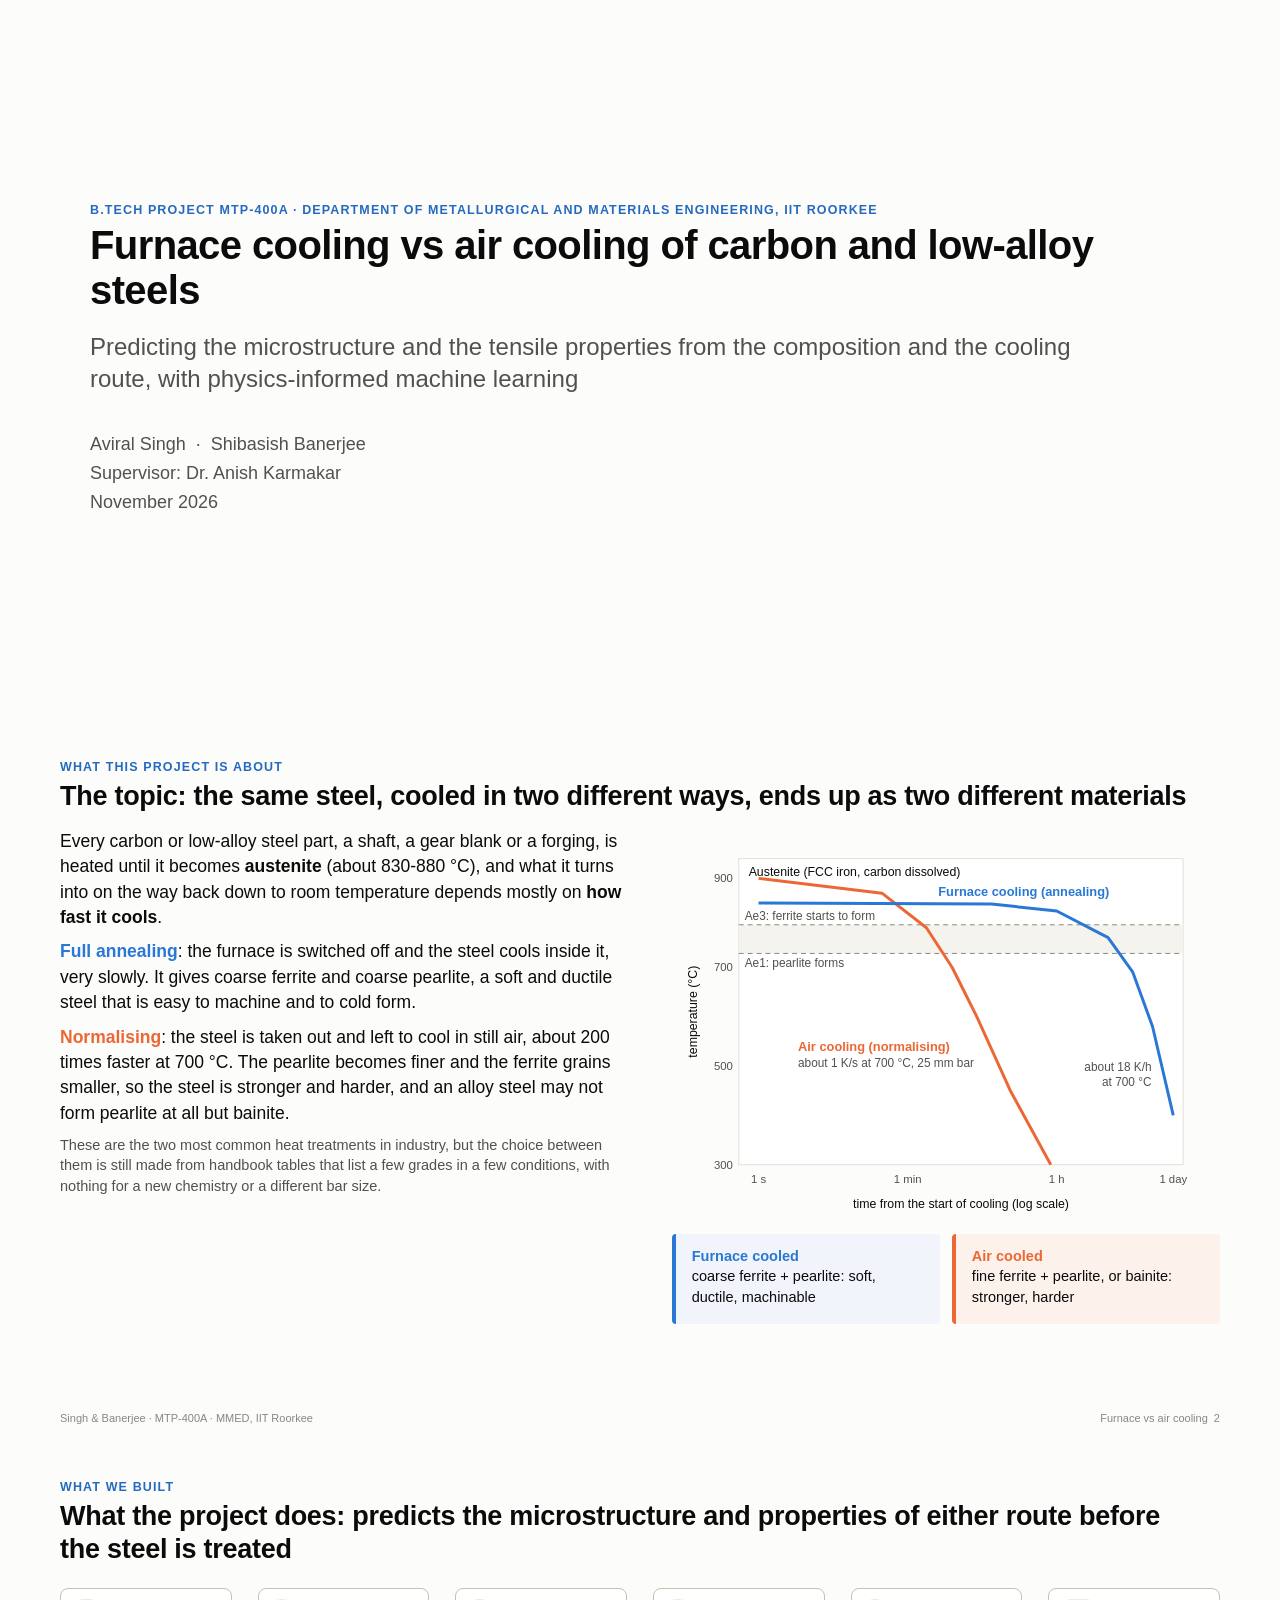
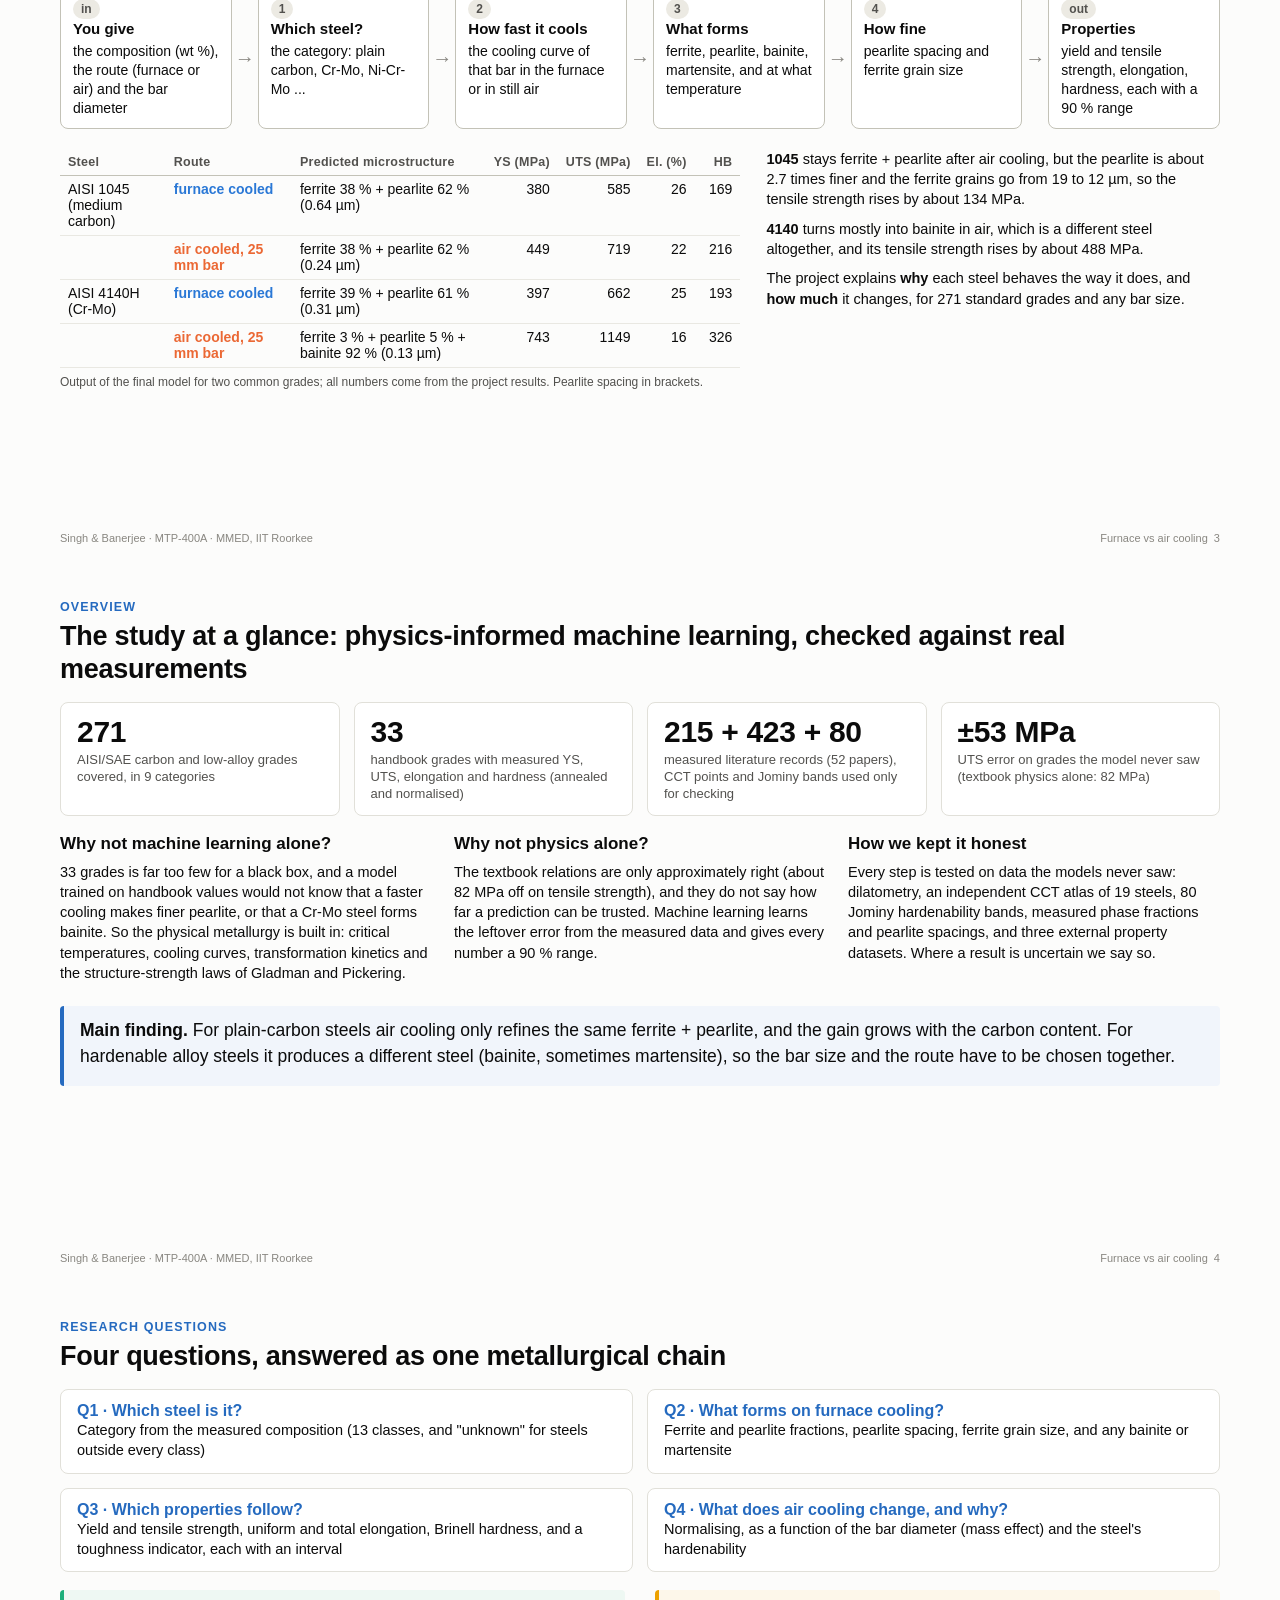
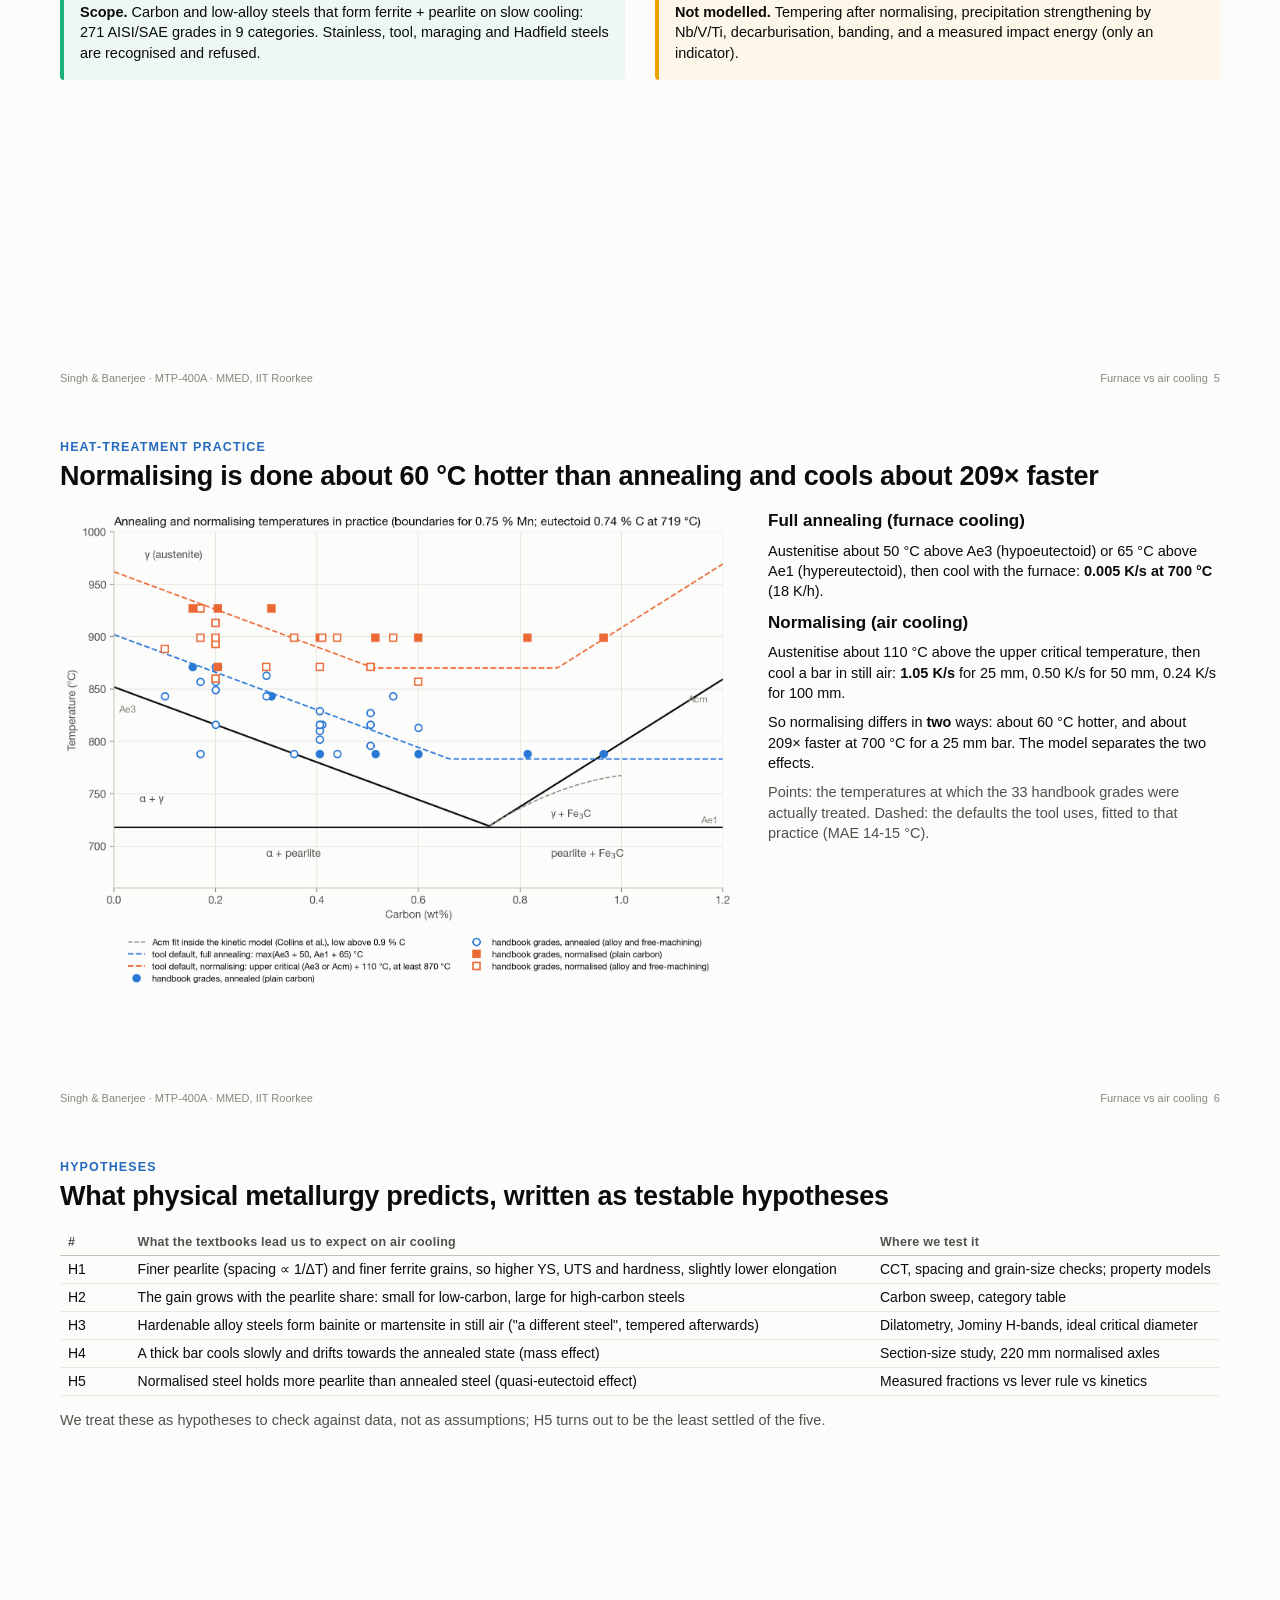
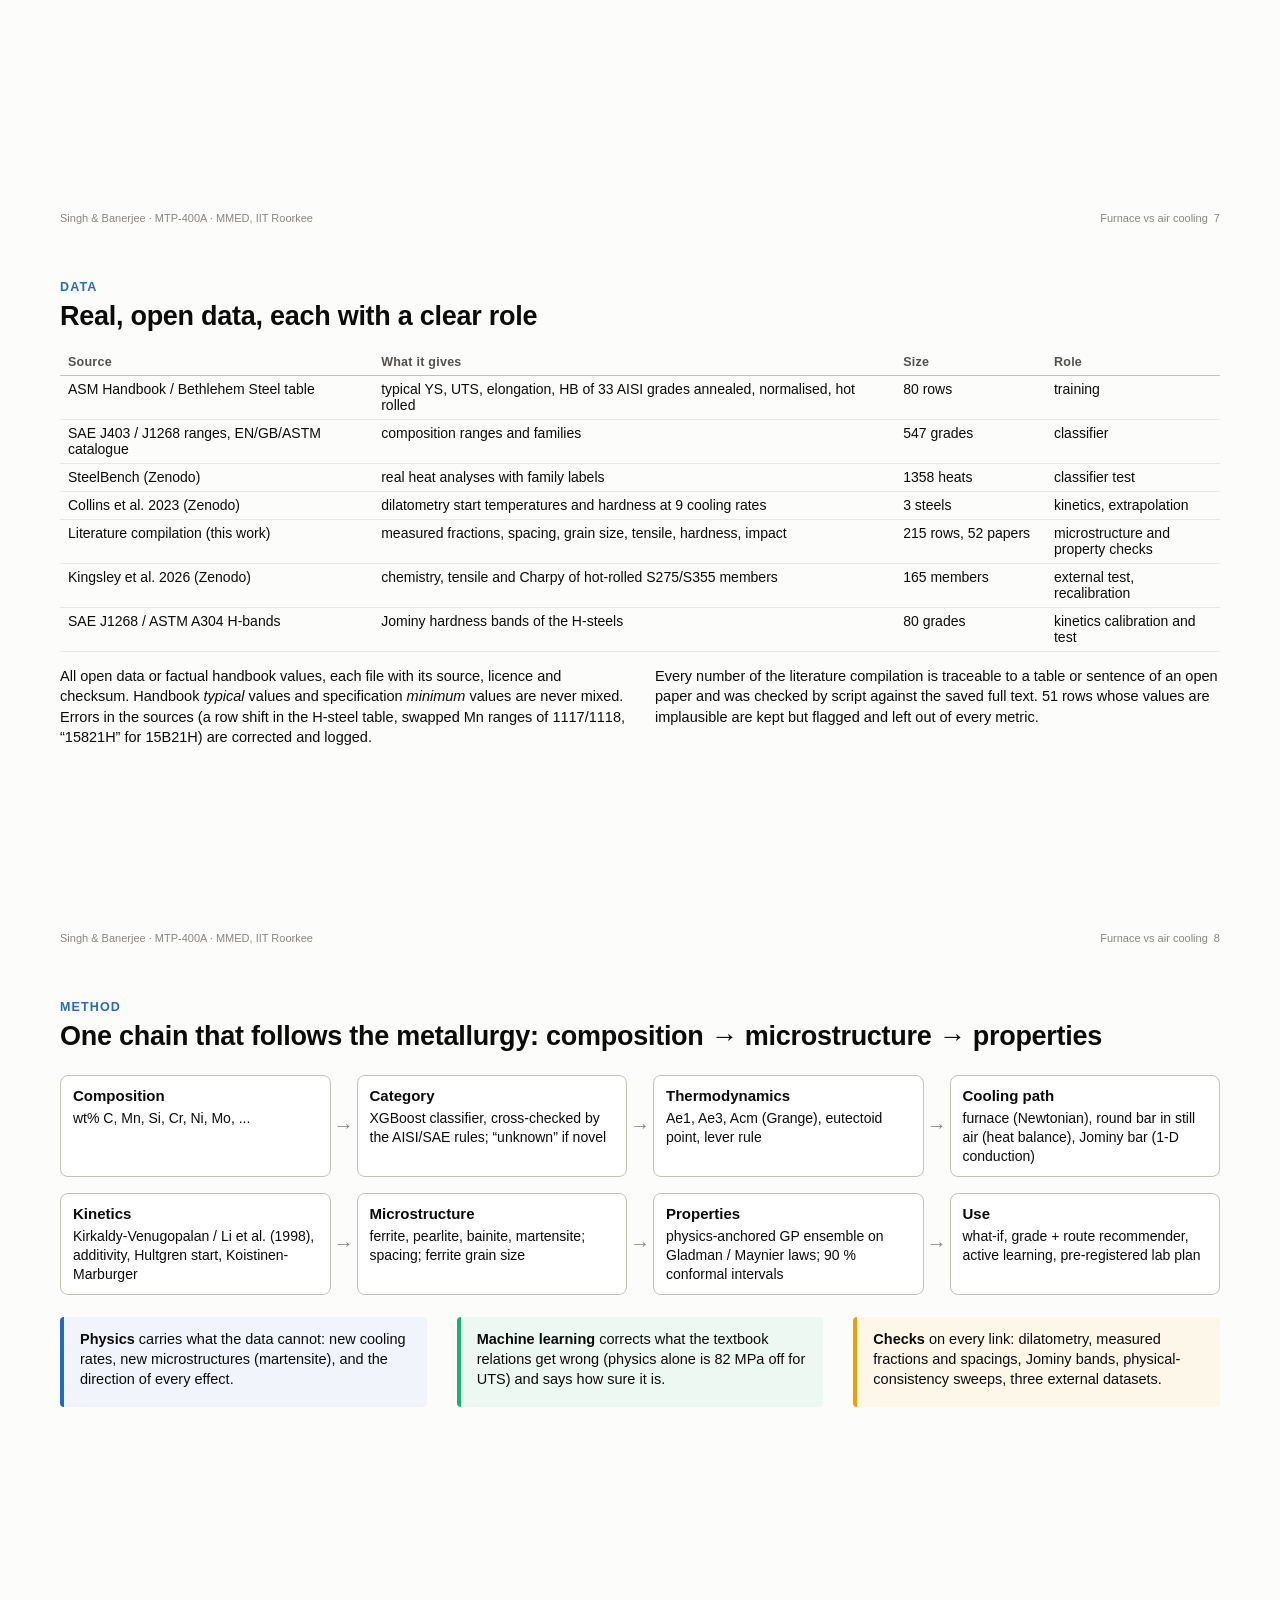
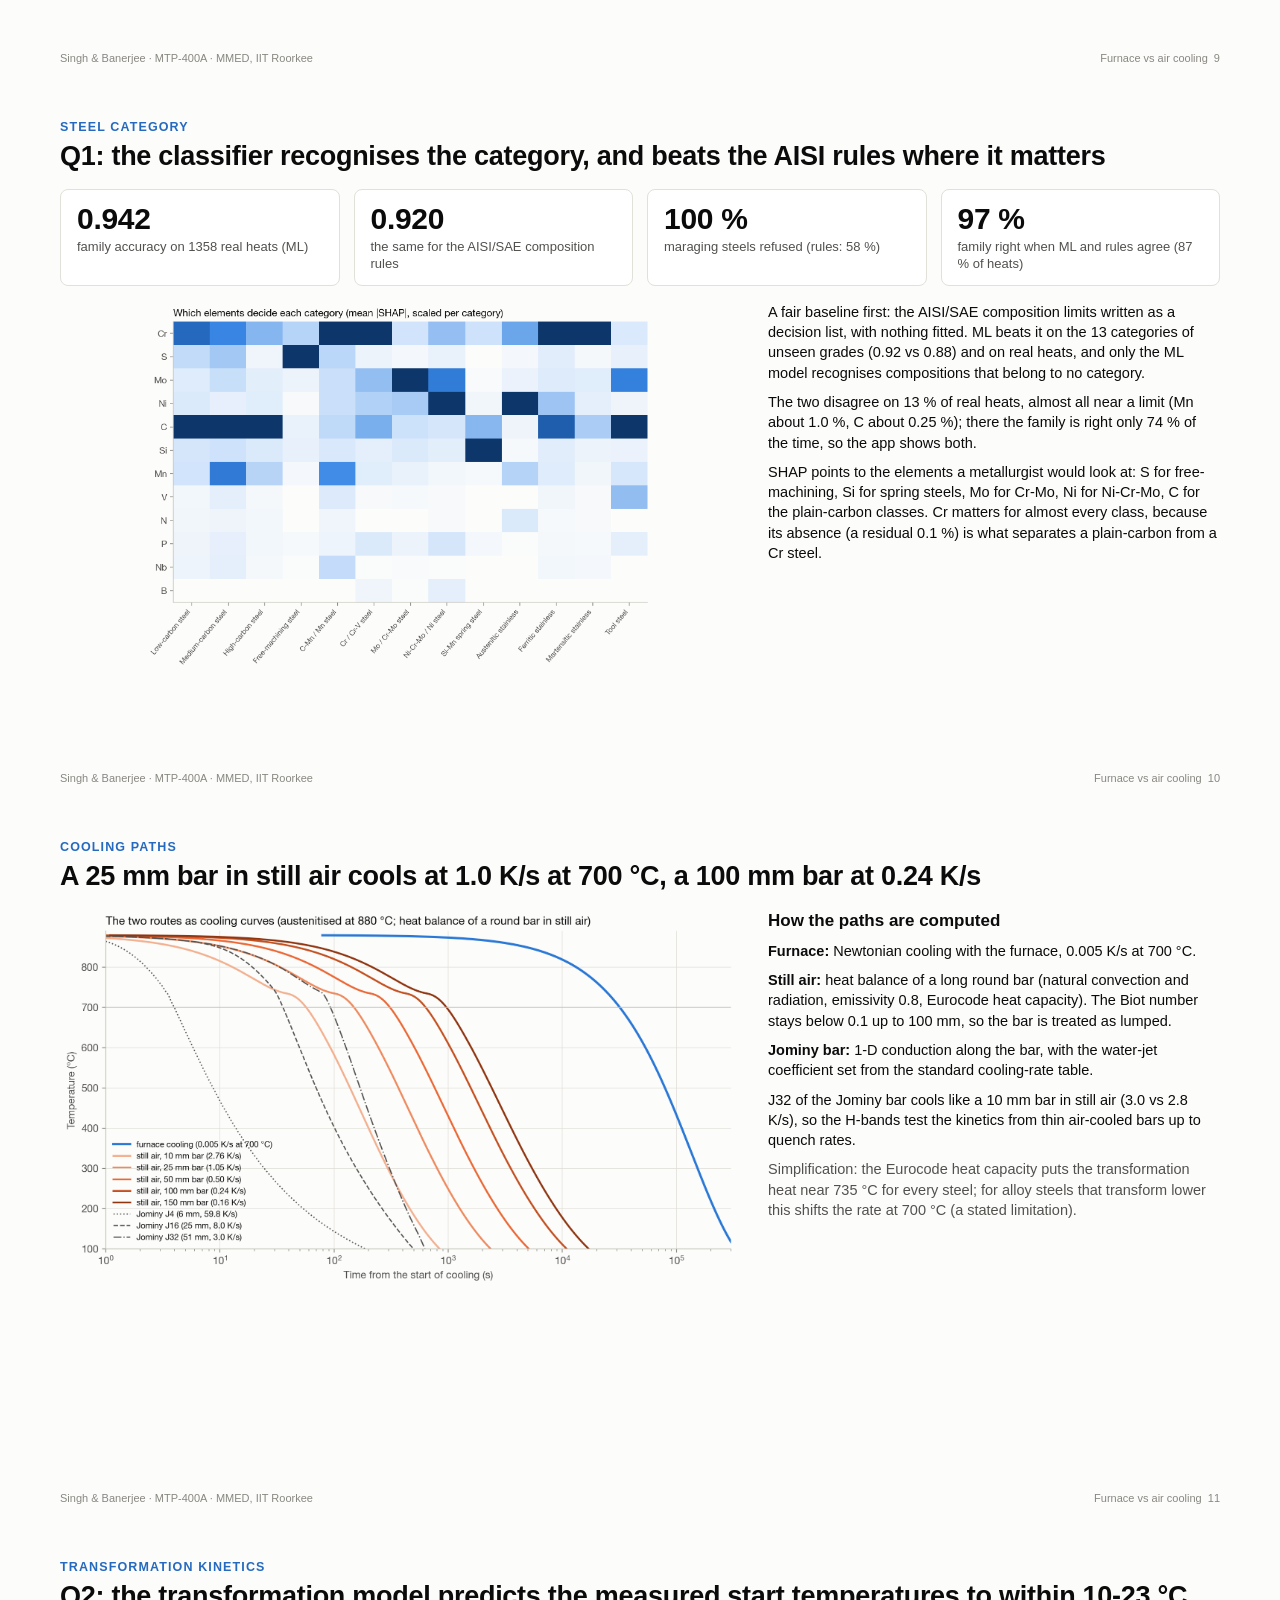
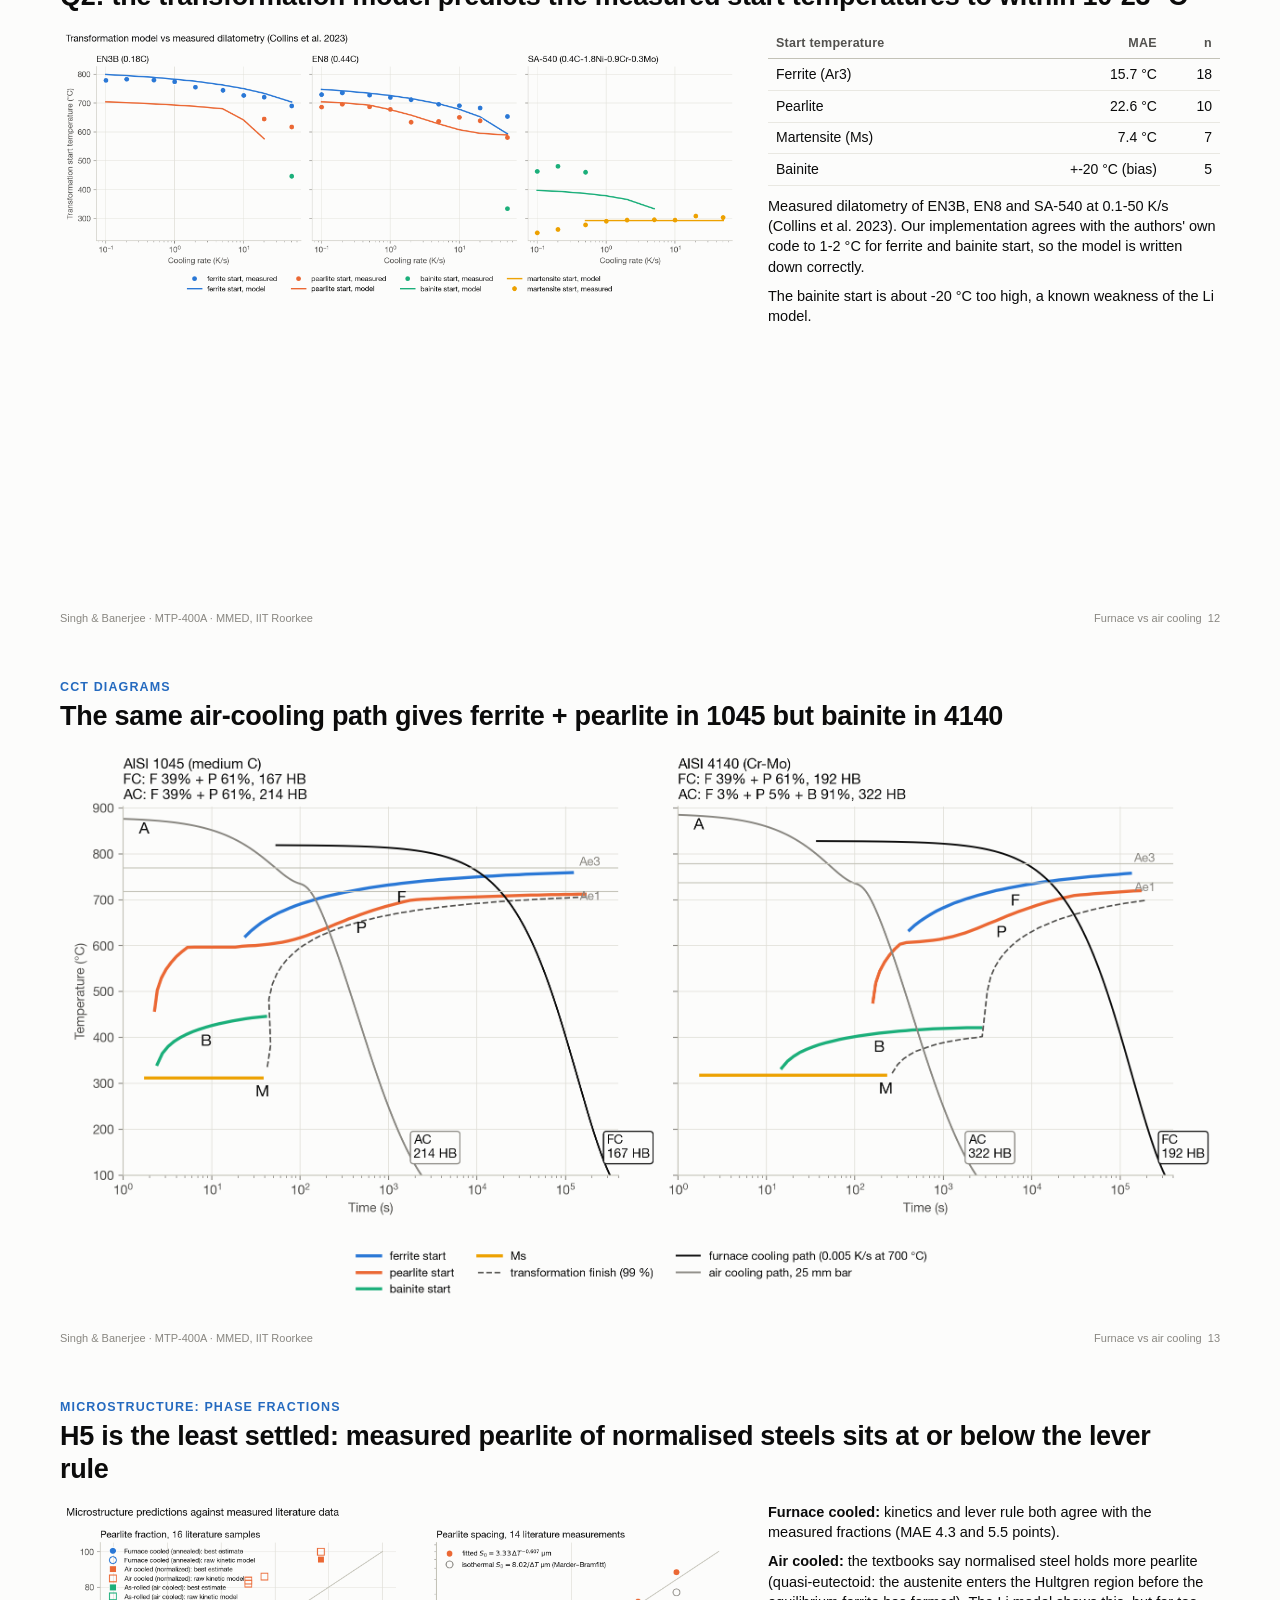
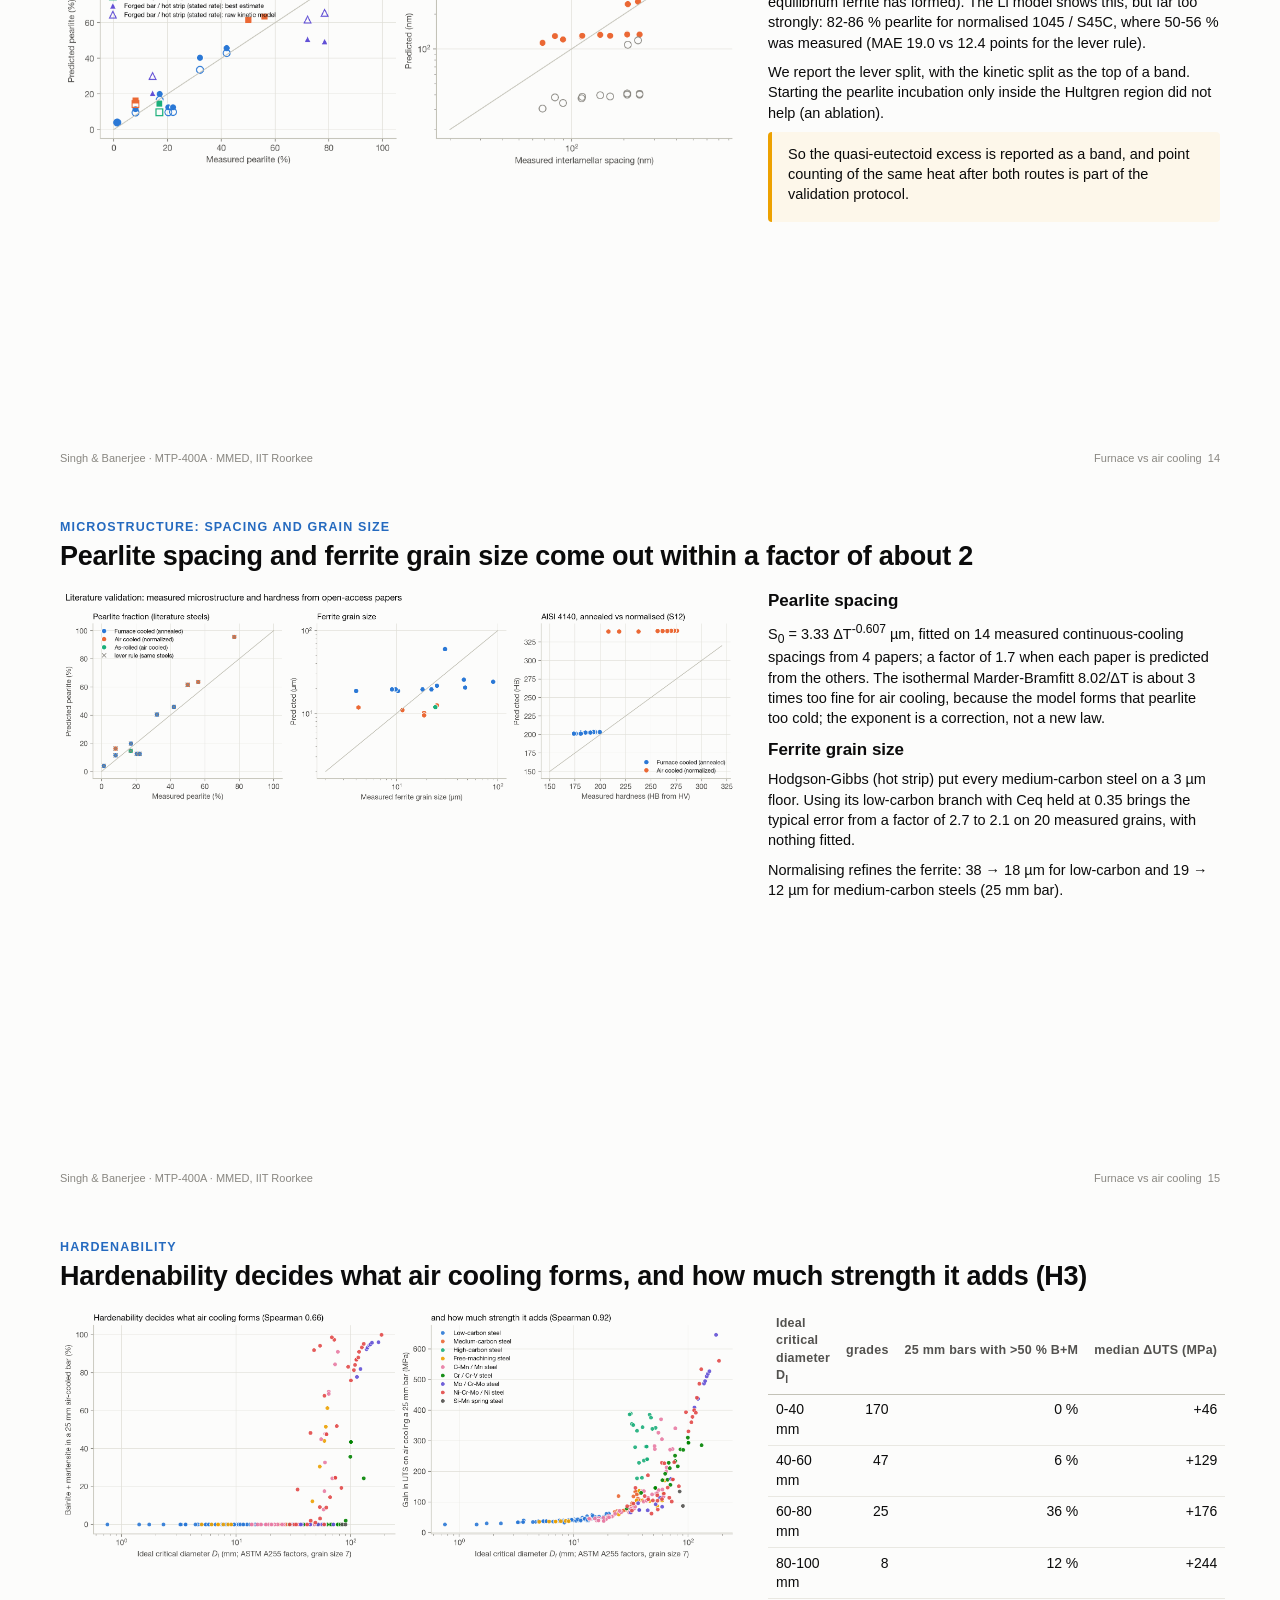
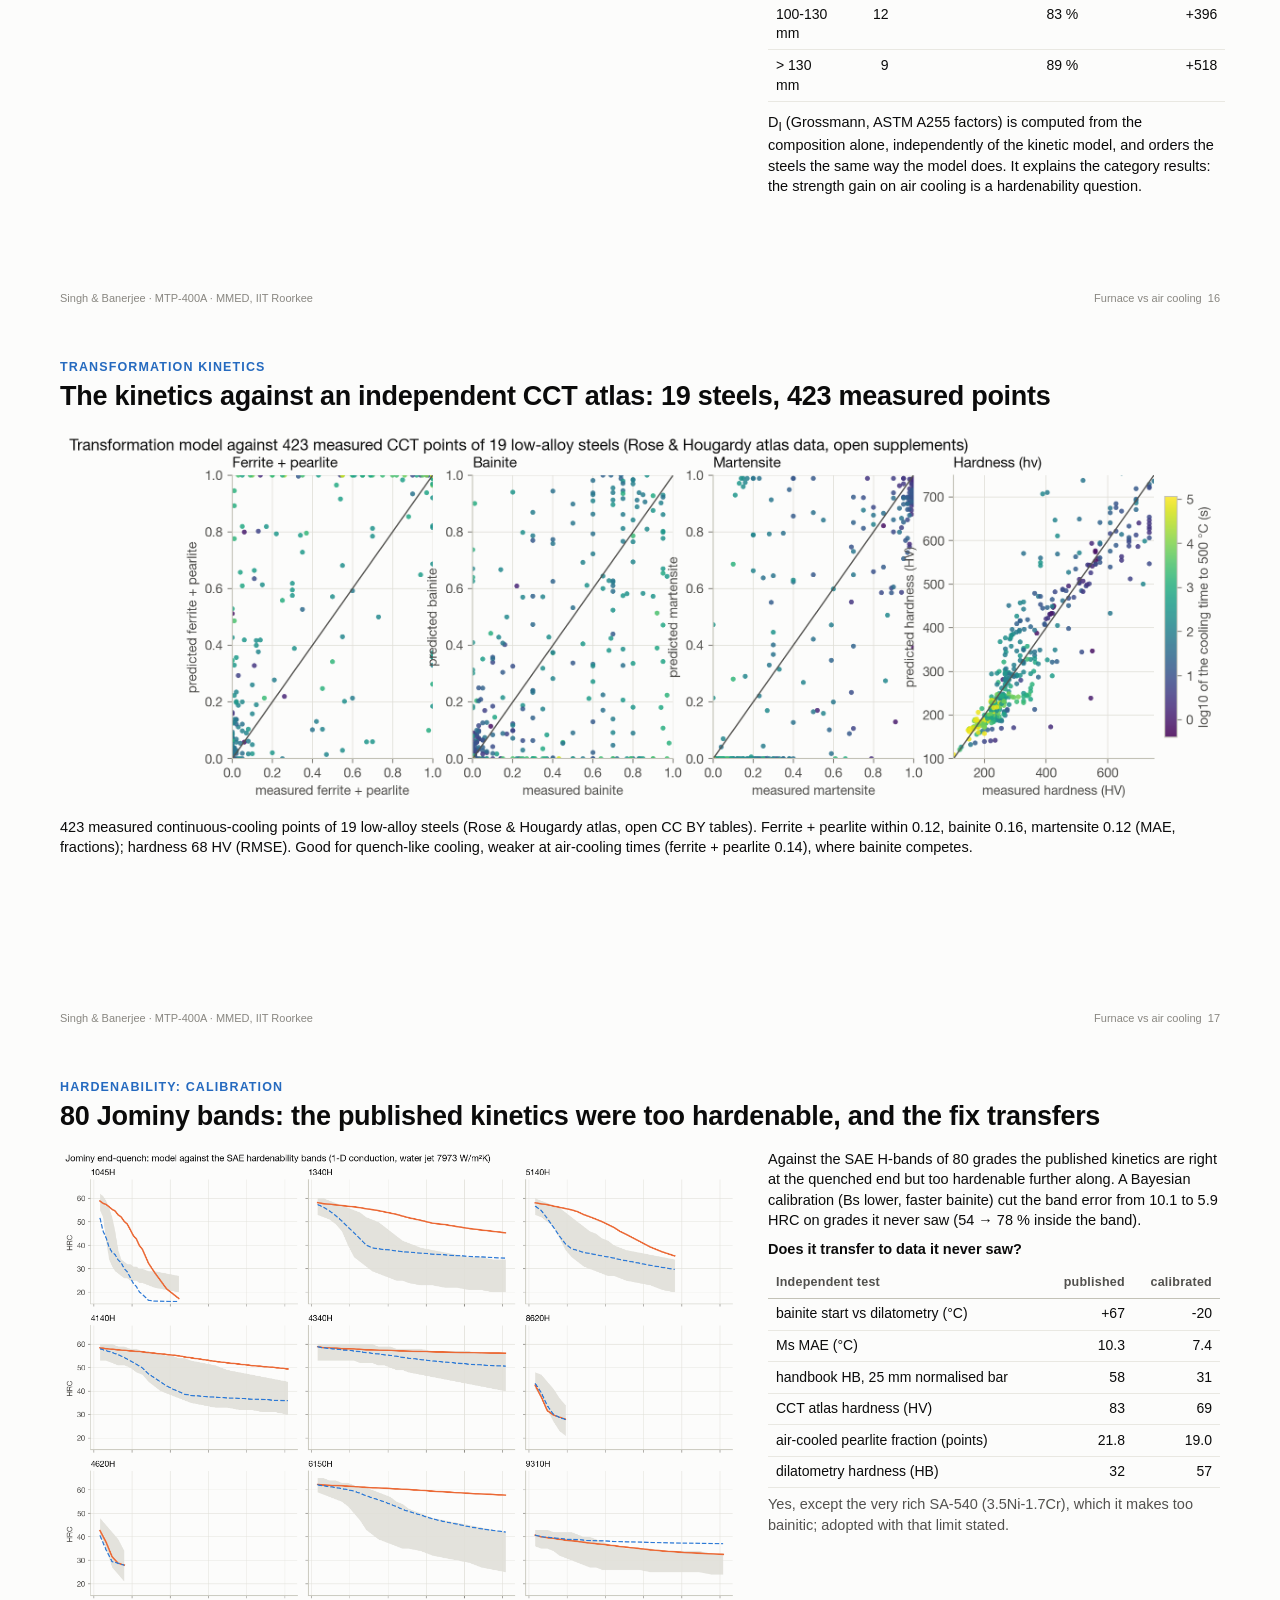
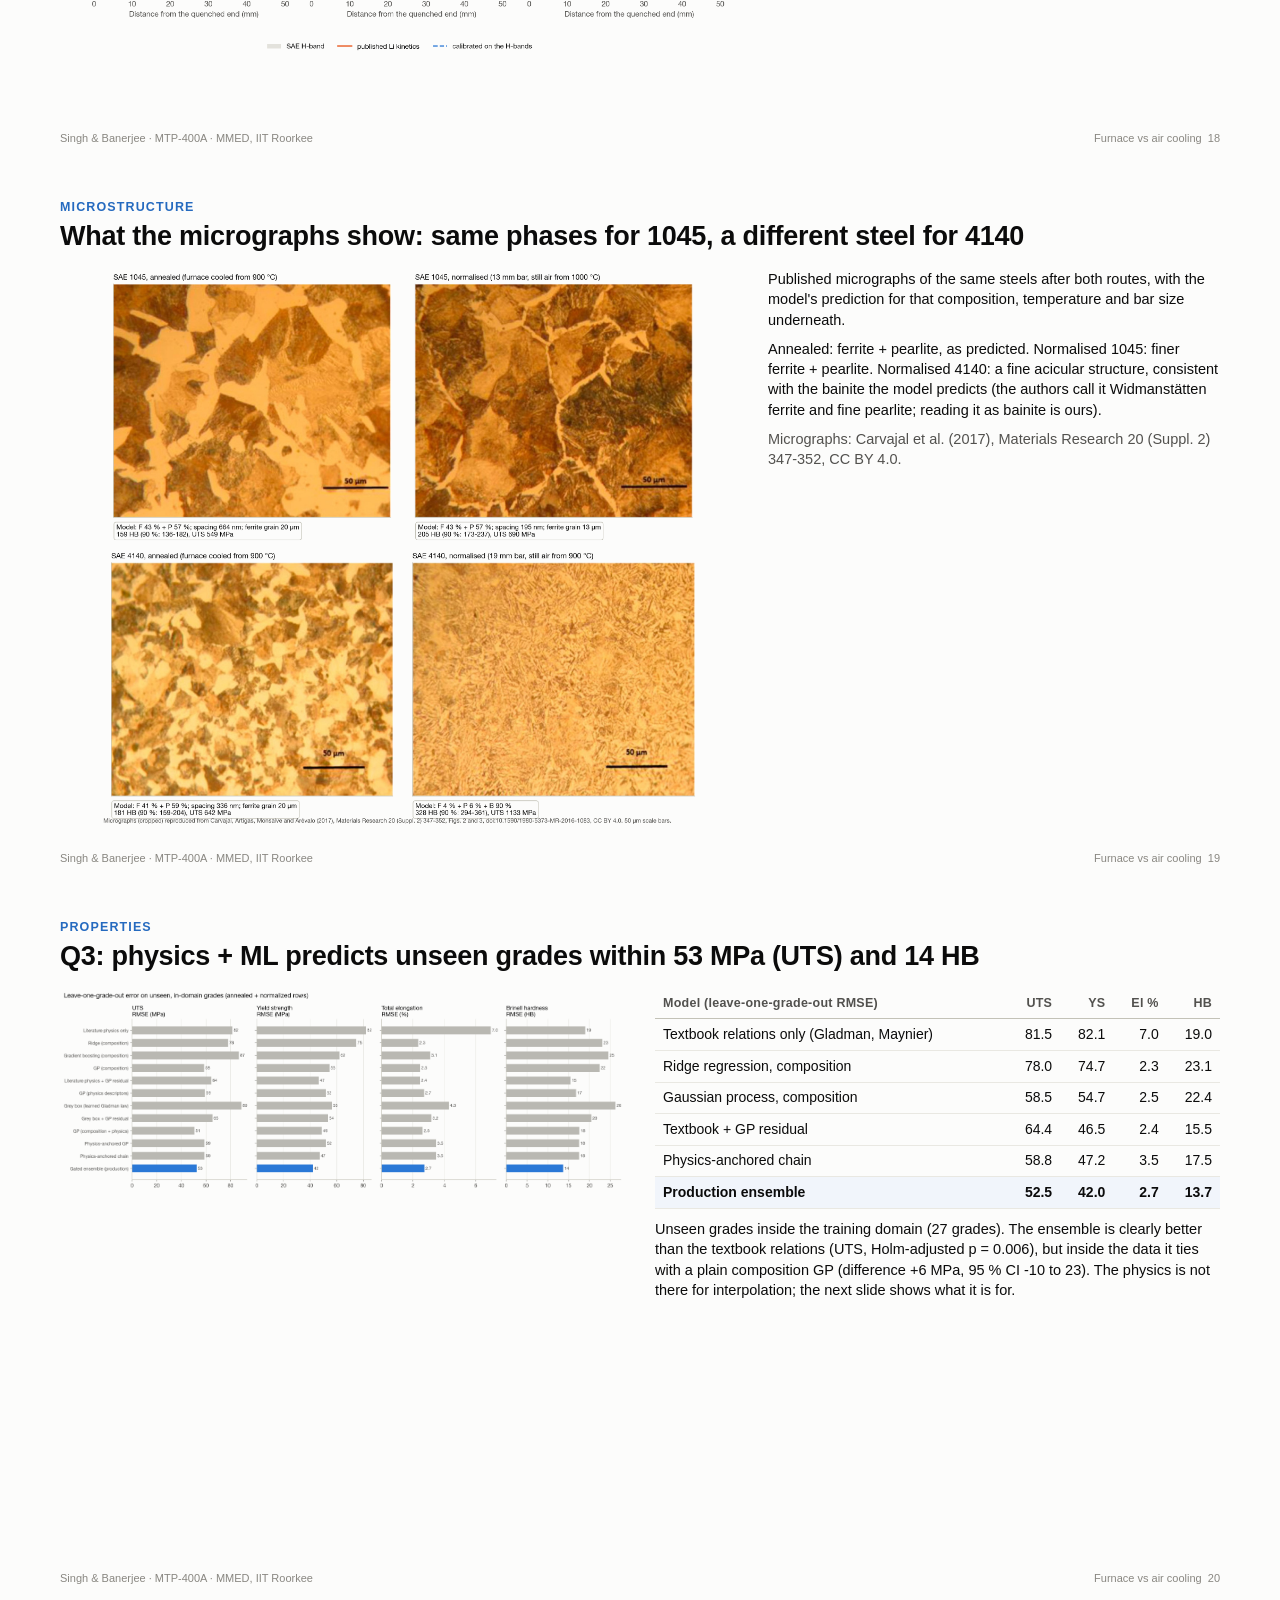
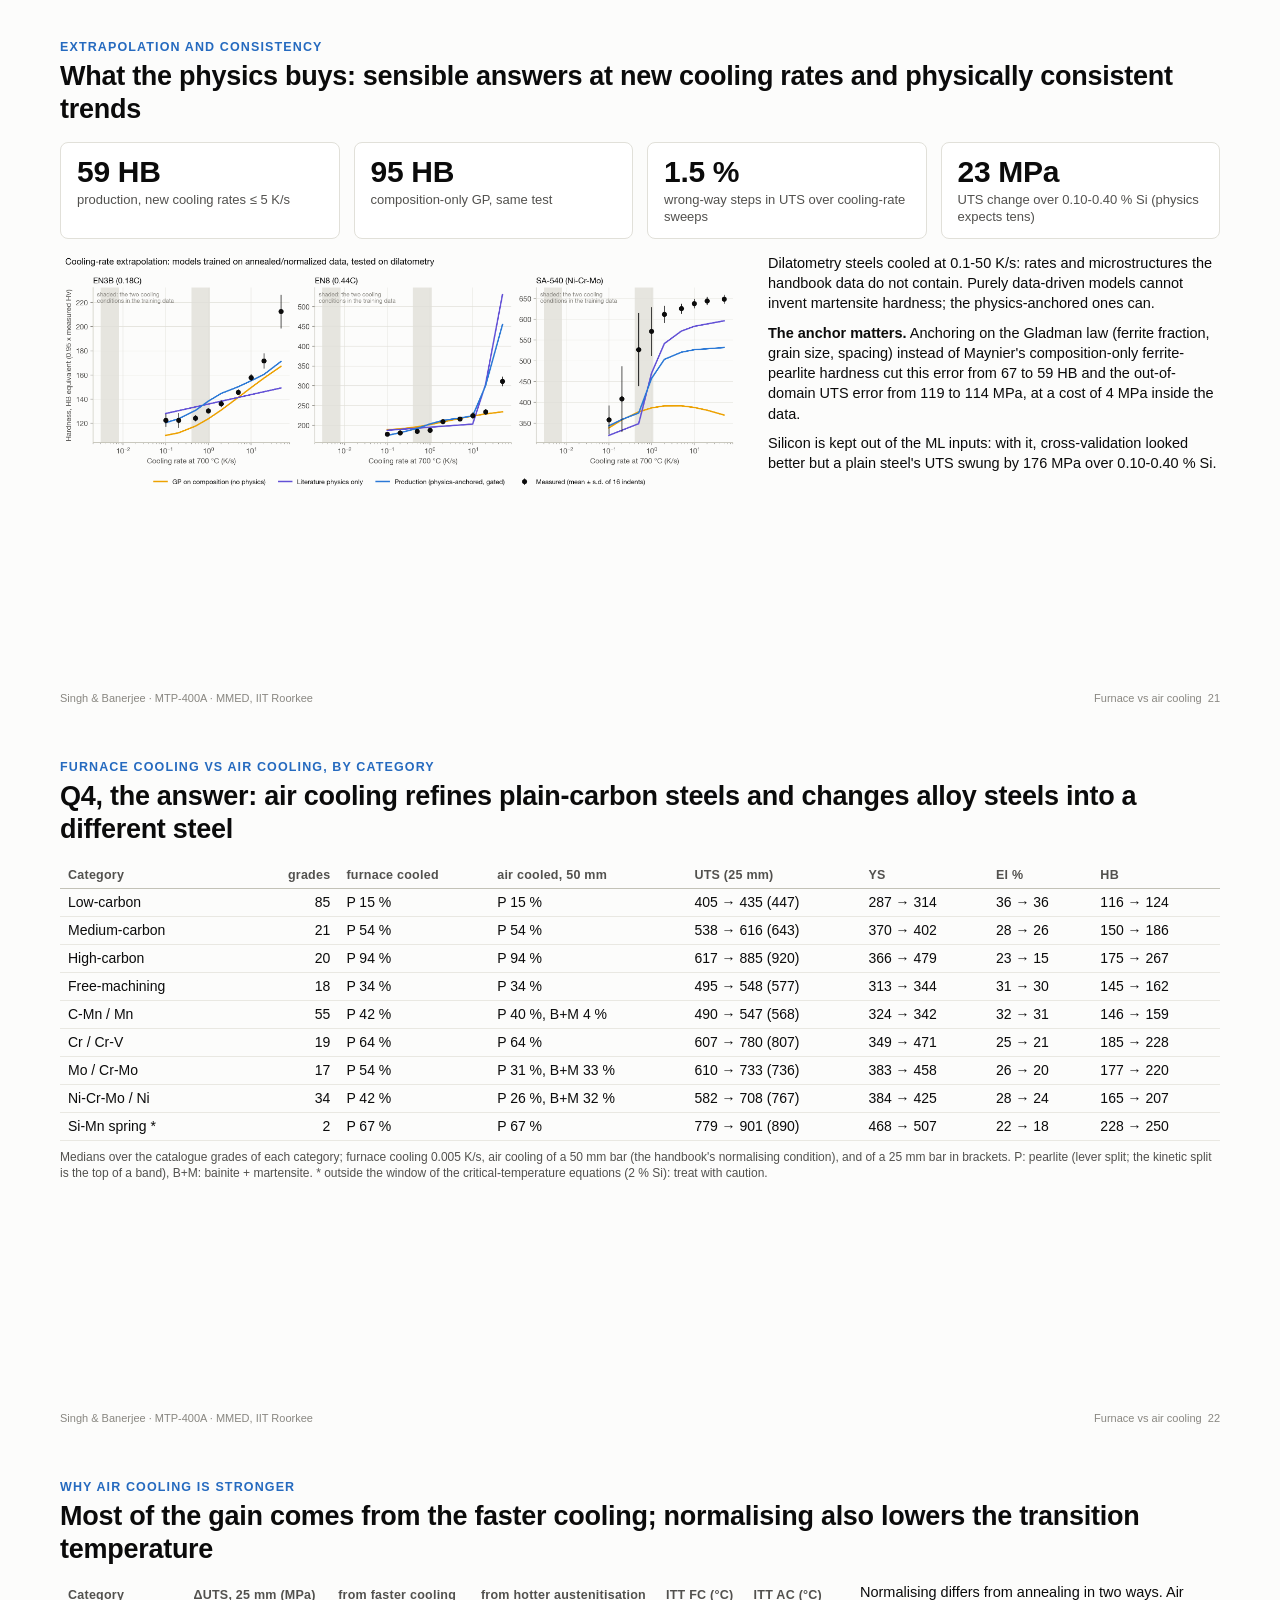
==== reports/deck/deck.html @ 43cf56a2 "Add the report, slide deck and manuscript REPORT.md is generated from results by build_report.py; th" ====
<!doctype html><html lang="en"><head><meta charset="utf-8"><title>Furnace vs air cooling of steels</title><style>
@page { size: 1280px 720px; margin: 0; }
* { box-sizing: border-box; }
html, body { margin: 0; padding: 0; background: #fcfcfb; }
body { font-family: "Avenir Next", "Helvetica Neue", Helvetica, Arial, sans-serif; color: #0b0b0b;
       -webkit-font-smoothing: antialiased; font-variant-numeric: tabular-nums; }
.slide { width: 1280px; height: 720px; position: relative; overflow: hidden; page-break-after: always;
         break-after: page; padding: 40px 60px 46px; background: #fcfcfb; display: flex; flex-direction: column; }
.slide:last-child { page-break-after: auto; break-after: auto; }
.kicker { font-size: 12.5px; font-weight: 700; letter-spacing: .09em; text-transform: uppercase; color: #256abf;
          margin-bottom: 6px; }
h1 { font-size: 40px; line-height: 1.12; font-weight: 700; letter-spacing: -0.015em; margin: 0 0 18px; }
h2 { font-size: 27px; line-height: 1.22; font-weight: 650; letter-spacing: -0.01em; margin: 0 0 16px;
     max-width: 1140px; }
h3 { font-size: 17px; font-weight: 700; margin: 0 0 8px; color: #0b0b0b; }
p, li { font-size: 17.5px; line-height: 1.45; margin: 0 0 9px; }
ul { margin: 0; padding-left: 22px; }
li { margin-bottom: 7px; }
.small, .small li, .small p { font-size: 14.5px; line-height: 1.4; }
.tiny { font-size: 12px; color: #52514e; line-height: 1.35; }
.muted { color: #52514e; }
.content { flex: 1; display: flex; flex-direction: column; min-height: 0; }
.row { display: flex; gap: 30px; align-items: flex-start; min-height: 0; }
.col { flex: 1; min-width: 0; }
.col-2 { flex: 2; min-width: 0; }
.col-3 { flex: 3; min-width: 0; }
.center { display: flex; justify-content: center; align-items: center; }
figure { margin: 0; display: flex; flex-direction: column; align-items: center; min-height: 0; }
figure img { max-width: 100%; object-fit: contain; display: block; }
figcaption { font-size: 12px; color: #52514e; margin-top: 6px; line-height: 1.35; text-align: left; width: 100%; }
.footer { position: absolute; left: 60px; right: 60px; bottom: 16px; display: flex; justify-content: space-between;
          font-size: 11px; color: #898781; }
.callout { border-left: 4px solid #256abf; background: #f1f5fb; padding: 12px 16px; border-radius: 4px; }
.callout p, .callout li { margin-bottom: 5px; }
.warn { border-left-color: #eda100; background: #fdf7ea; }
.good { border-left-color: #1baf7a; background: #eef8f3; }
.stat { display: flex; flex-direction: column; padding: 12px 16px; border: 1px solid #e1e0d9; border-radius: 8px;
        background: #ffffff; }
.stat .v { font-size: 30px; font-weight: 700; letter-spacing: -0.01em; line-height: 1.1; }
.stat .l { font-size: 13px; color: #52514e; margin-top: 4px; line-height: 1.3; }
.stats { display: flex; gap: 14px; }
.stats .stat { flex: 1; }
table.data { border-collapse: collapse; width: 100%; font-size: 14px; }
table.data th { text-align: left; font-weight: 700; color: #52514e; border-bottom: 1.5px solid #c3c2b7;
                padding: 6px 8px; font-size: 12.5px; letter-spacing: .02em; }
table.data td { padding: 5.5px 8px; border-bottom: 1px solid #e9e8e2; vertical-align: top; }
table.data td.num, table.data th.num { text-align: right; white-space: nowrap; }
table.data tr.hl td { background: #f1f5fb; font-weight: 650; }
.fc { color: #2a78d6; font-weight: 700; }
.ac { color: #eb6834; font-weight: 700; }
.pill { display: inline-block; font-size: 12px; font-weight: 700; padding: 2px 8px; border-radius: 999px;
        background: #eceae3; color: #52514e; margin-right: 6px; }
.eq { font-family: "Iowan Old Style", "Charter", Georgia, serif; font-size: 17px; background: #f4f3ee;
      border-radius: 4px; padding: 6px 10px; margin: 4px 0 8px; display: block; }
.chain { display: flex; align-items: stretch; gap: 0; margin: 6px 0 4px; }
.chain .box { flex: 1; border: 1.5px solid #c3c2b7; border-radius: 8px; padding: 10px 12px; background: #fff;
              font-size: 14px; line-height: 1.35; }
.chain .box b { display: block; font-size: 15px; margin-bottom: 3px; }
.chain .arrow { width: 26px; display: flex; align-items: center; justify-content: center; color: #898781;
                font-size: 20px; }
.title-slide { justify-content: center; padding: 70px 90px; }
.title-slide .content { justify-content: center; }
.title-slide .meta { font-size: 18px; line-height: 1.6; color: #52514e; margin-top: 26px; }
.rq { display: grid; grid-template-columns: 1fr 1fr; gap: 14px; }
.rq .q { border: 1px solid #e1e0d9; border-radius: 8px; padding: 12px 16px; background: #fff; }
.rq .q b { color: #256abf; }
.section-slide { justify-content: center; }
.section-slide .num { font-size: 15px; font-weight: 700; color: #256abf; letter-spacing: .1em; }
.section-slide h1 { font-size: 44px; }
</style></head><body><section class="slide title-slide"><div class="content"><div class="kicker">B.Tech Project MTP-400A · Department of Metallurgical and Materials Engineering, IIT Roorkee</div>
<h1>Furnace cooling vs air cooling of carbon and low-alloy steels</h1>
<p style="font-size:24px;line-height:1.35;color:#52514e;max-width:1000px">Predicting the microstructure and the tensile
properties from the composition and the cooling route, with physics-informed machine learning</p>
<div class="meta">Aviral Singh &nbsp;·&nbsp; Shibasish Banerjee<br>Supervisor: Dr. Anish Karmakar<br>November 2026</div></div></section><section class="slide "><div class="kicker">What this project is about</div><h2>The topic: the same steel, cooled in two different ways, ends up as two different materials</h2><div class="content"><div class="row" style="gap:36px"><div class="col" style="flex:1.05">
<p>Every carbon or low-alloy steel part, a shaft, a gear blank or a forging, is heated until it becomes
<b>austenite</b> (about 830-880 °C), and what it turns into on the way back down to room temperature depends mostly on
<b>how fast it cools</b>.</p>
<p><span class="fc">Full annealing</span>: the furnace is switched off and the steel cools inside it, very slowly. It gives
coarse ferrite and coarse pearlite, a soft and ductile steel that is easy to machine and to cold form.</p>
<p><span class="ac">Normalising</span>: the steel is taken out and left to cool in still air, about 200 times faster at 700 °C.
The pearlite becomes finer and the ferrite grains smaller, so the steel is stronger and harder, and an alloy steel may
not form pearlite at all but bainite.</p>
<p class="small muted">These are the two most common heat treatments in industry, but the choice between them is still
made from handbook tables that list a few grades in a few conditions, with nothing for a new chemistry or a different
bar size.</p></div>
<div class="col"><svg viewBox="0 0 540 400" width="100%" style="max-height:395px;font-family:inherit">
<rect x="60" y="30" width="450" height="310" fill="#ffffff" stroke="#e1e0d9"/>
<rect x="60" y="97" width="450" height="29" fill="#f4f3ee"/>
<line x1="60" y1="97" x2="510" y2="97" stroke="#898781" stroke-dasharray="5 4"/>
<line x1="60" y1="126" x2="510" y2="126" stroke="#898781" stroke-dasharray="5 4"/>
<text x="66" y="92" font-size="12" fill="#52514e">Ae3: ferrite starts to form</text>
<text x="66" y="140" font-size="12" fill="#52514e">Ae1: pearlite forms</text>
<text x="70" y="48" font-size="12.5" fill="#0b0b0b">Austenite (FCC iron, carbon dissolved)</text>
<polyline fill="none" stroke="#eb6834" stroke-width="3" stroke-linejoin="round"
 points="80,50 205,65 250,100 276,140 301,190 335,265 376,340"/>
<polyline fill="none" stroke="#2a78d6" stroke-width="3" stroke-linejoin="round"
 points="80,75 316,76 382,83 434,110 459,145 479,200 500,290"/>
<text x="120" y="225" font-size="13" font-weight="700" fill="#eb6834">Air cooling (normalising)</text>
<text x="120" y="241" font-size="12" fill="#52514e">about 1 K/s at 700 °C, 25 mm bar</text>
<text x="262" y="68" font-size="13" font-weight="700" fill="#2a78d6">Furnace cooling (annealing)</text>
<text x="478" y="245" font-size="12" fill="#52514e" text-anchor="end">about 18 K/h</text>
<text x="478" y="260" font-size="12" fill="#52514e" text-anchor="end">at 700 °C</text>
<g font-size="11.5" fill="#52514e" text-anchor="middle">
<text x="80" y="358">1 s</text><text x="231" y="358">1 min</text><text x="382" y="358">1 h</text><text x="500" y="358">1 day</text></g>
<text x="285" y="384" font-size="12.5" fill="#0b0b0b" text-anchor="middle">time from the start of cooling (log scale)</text>
<g font-size="11.5" fill="#52514e" text-anchor="end">
<text x="54" y="54">900</text><text x="54" y="144">700</text><text x="54" y="244">500</text><text x="54" y="344">300</text></g>
<text x="18" y="185" font-size="12.5" fill="#0b0b0b" text-anchor="middle" transform="rotate(-90 18 185)">temperature (°C)</text>
</svg>
<div class="row small" style="gap:12px;margin-top:6px">
<div class="col callout" style="border-left-color:#2a78d6"><p><b class="fc">Furnace cooled</b><br>coarse ferrite + pearlite:
soft, ductile, machinable</p></div>
<div class="col callout" style="border-left-color:#eb6834;background:#fdf1ec"><p><b class="ac">Air cooled</b><br>fine
ferrite + pearlite, or bainite: stronger, harder</p></div></div></div></div></div><div class="footer"><span>Singh & Banerjee · MTP-400A · MMED, IIT Roorkee</span><span>Furnace vs air cooling&nbsp;&nbsp;2</span></div></section><section class="slide "><div class="kicker">What we built</div><h2>What the project does: predicts the microstructure and properties of either route before the steel is treated</h2><div class="content"><div class="chain"><div class="box"><span class="pill">in</span><b>You give</b>the composition (wt %), the route (furnace or air) and the bar diameter</div><div class="arrow">&rarr;</div><div class="box"><span class="pill">1</span><b>Which steel?</b>the category: plain carbon, Cr-Mo, Ni-Cr-Mo ...</div><div class="arrow">&rarr;</div><div class="box"><span class="pill">2</span><b>How fast it cools</b>the cooling curve of that bar in the furnace or in still air</div><div class="arrow">&rarr;</div><div class="box"><span class="pill">3</span><b>What forms</b>ferrite, pearlite, bainite, martensite, and at what temperature</div><div class="arrow">&rarr;</div><div class="box"><span class="pill">4</span><b>How fine</b>pearlite spacing and ferrite grain size</div><div class="arrow">&rarr;</div><div class="box"><span class="pill">out</span><b>Properties</b>yield and tensile strength, elongation, hardness, each with a 90 % range</div></div>
<div class="row" style="margin-top:16px;gap:26px"><div class="col-3">
<table class="data"><thead><tr><th class="" style=width:17%>Steel</th><th class="" style=width:21%>Route</th><th class="" style=width:32%>Predicted microstructure</th><th class="num" style=width:8%>YS (MPa)</th><th class="num" style=width:8%>UTS (MPa)</th><th class="num" style=width:7%>El. (%)</th><th class="num" style=width:7%>HB</th></tr></thead><tbody><tr class=""><td class="">AISI 1045 (medium carbon)</td><td class=""><span class="fc">furnace cooled</span></td><td class="">ferrite 38 % + pearlite 62 % (0.64 µm)</td><td class="num">380</td><td class="num">585</td><td class="num">26</td><td class="num">169</td></tr><tr class=""><td class=""></td><td class=""><span class="ac">air cooled, 25 mm bar</span></td><td class="">ferrite 38 % + pearlite 62 % (0.24 µm)</td><td class="num">449</td><td class="num">719</td><td class="num">22</td><td class="num">216</td></tr><tr class=""><td class="">AISI 4140H (Cr-Mo)</td><td class=""><span class="fc">furnace cooled</span></td><td class="">ferrite 39 % + pearlite 61 % (0.31 µm)</td><td class="num">397</td><td class="num">662</td><td class="num">25</td><td class="num">193</td></tr><tr class=""><td class=""></td><td class=""><span class="ac">air cooled, 25 mm bar</span></td><td class="">ferrite 3 % + pearlite 5 % + bainite 92 % (0.13 µm)</td><td class="num">743</td><td class="num">1149</td><td class="num">16</td><td class="num">326</td></tr></tbody></table>
<p class="tiny" style="margin-top:6px">Output of the final model for two common grades; all numbers come from the project
results. Pearlite spacing in brackets.</p></div>
<div class="col-2 small"><p><b>1045</b> stays ferrite + pearlite after air cooling, but the pearlite is about
2.7 times finer and the ferrite grains go from 19 to 12 µm, so the
tensile strength rises by about 134 MPa.</p>
<p><b>4140</b> turns mostly into bainite in air, which is a different steel altogether, and its tensile strength
rises by about 488 MPa.</p>
<p>The project explains <b>why</b> each steel behaves the way it does, and <b>how much</b> it changes, for 271 standard
grades and any bar size.</p></div></div></div><div class="footer"><span>Singh & Banerjee · MTP-400A · MMED, IIT Roorkee</span><span>Furnace vs air cooling&nbsp;&nbsp;3</span></div></section><section class="slide "><div class="kicker">Overview</div><h2>The study at a glance: physics-informed machine learning, checked against real measurements</h2><div class="content"><div class="stats"><div class="stat"><div class="v">271</div><div class="l">AISI/SAE carbon and low-alloy grades covered, in 9 categories</div></div><div class="stat"><div class="v">33</div><div class="l">handbook grades with measured YS, UTS, elongation and hardness (annealed and normalised)</div></div><div class="stat"><div class="v">215 + 423 + 80</div><div class="l">measured literature records (52 papers), CCT points and Jominy bands used only for checking</div></div><div class="stat"><div class="v">±53 MPa</div><div class="l">UTS error on grades the model never saw (textbook physics alone: 82 MPa)</div></div></div>
<div class="row" style="margin-top:18px;gap:22px">
<div class="col"><h3>Why not machine learning alone?</h3><p class="small">33 grades is far too few for a black box,
and a model trained on handbook values would not know that a faster cooling makes finer pearlite, or that a Cr-Mo steel
forms bainite. So the physical metallurgy is built in: critical temperatures, cooling curves, transformation kinetics
and the structure-strength laws of Gladman and Pickering.</p></div>
<div class="col"><h3>Why not physics alone?</h3><p class="small">The textbook relations are only approximately right
(about 82 MPa off on tensile strength), and they do not say how far a prediction can be trusted. Machine
learning learns the leftover error from the measured data and gives every number a 90 % range.</p></div>
<div class="col"><h3>How we kept it honest</h3><p class="small">Every step is tested on data the models never saw:
dilatometry, an independent CCT atlas of 19 steels, 80 Jominy hardenability bands, measured phase fractions and
pearlite spacings, and three external property datasets. Where a result is uncertain we say so.</p></div></div>
<div class="callout" style="margin-top:14px"><p><b>Main finding.</b> For plain-carbon steels air cooling only refines the
same ferrite + pearlite, and the gain grows with the carbon content. For hardenable alloy steels it produces a
different steel (bainite, sometimes martensite), so the bar size and the route have to be chosen together.</p></div></div><div class="footer"><span>Singh & Banerjee · MTP-400A · MMED, IIT Roorkee</span><span>Furnace vs air cooling&nbsp;&nbsp;4</span></div></section><section class="slide "><div class="kicker">Research questions</div><h2>Four questions, answered as one metallurgical chain</h2><div class="content"><div class="rq">
<div class="q"><b>Q1 · Which steel is it?</b><br><span class="small">Category from the measured composition (13 classes, and
"unknown" for steels outside every class)</span></div>
<div class="q"><b>Q2 · What forms on furnace cooling?</b><br><span class="small">Ferrite and pearlite fractions, pearlite
spacing, ferrite grain size, and any bainite or martensite</span></div>
<div class="q"><b>Q3 · Which properties follow?</b><br><span class="small">Yield and tensile strength, uniform and total
elongation, Brinell hardness, and a toughness indicator, each with an interval</span></div>
<div class="q"><b>Q4 · What does air cooling change, and why?</b><br><span class="small">Normalising, as a function of the bar
diameter (mass effect) and the steel's hardenability</span></div></div>
<div class="row" style="margin-top:18px"><div class="col"><div class="callout good small"><p><b>Scope.</b> Carbon and low-alloy
steels that form ferrite + pearlite on slow cooling: 271 AISI/SAE grades in 9 categories. Stainless, tool, maraging and
Hadfield steels are recognised and refused.</p></div></div>
<div class="col"><div class="callout warn small"><p><b>Not modelled.</b> Tempering after normalising, precipitation
strengthening by Nb/V/Ti, decarburisation, banding, and a measured impact energy (only an indicator).</p></div></div></div></div><div class="footer"><span>Singh & Banerjee · MTP-400A · MMED, IIT Roorkee</span><span>Furnace vs air cooling&nbsp;&nbsp;5</span></div></section><section class="slide "><div class="kicker">Heat-treatment practice</div><h2>Normalising is done about 60 °C hotter than annealing and cools about 209× faster</h2><div class="content"><div class="row"><div class="col-3"><figure><img src="[data-uri]" style="max-height:545px"></figure></div>
<div class="col-2 small">
<h3>Full annealing (furnace cooling)</h3>
<p>Austenitise about 50 °C above Ae3 (hypoeutectoid) or 65 °C above Ae1 (hypereutectoid), then cool with the furnace:
<b>0.005 K/s at 700 °C</b> (18 K/h).</p>
<h3>Normalising (air cooling)</h3>
<p>Austenitise about 110 °C above the upper critical temperature, then cool a bar in still air:
<b>1.05 K/s</b> for 25 mm, 0.50 K/s for 50 mm,
0.24 K/s for 100 mm.</p>
<p>So normalising differs in <b>two</b> ways: about 60 °C hotter, and about 209×
faster at 700 °C for a 25 mm bar. The model separates the two effects.</p>
<p class="tiny">Points: the temperatures at which the 33 handbook grades were actually treated. Dashed: the defaults the
tool uses, fitted to that practice (MAE 14-15 °C).</p></div></div></div><div class="footer"><span>Singh & Banerjee · MTP-400A · MMED, IIT Roorkee</span><span>Furnace vs air cooling&nbsp;&nbsp;6</span></div></section><section class="slide "><div class="kicker">Hypotheses</div><h2>What physical metallurgy predicts, written as testable hypotheses</h2><div class="content"><div class="row"><div class="col"><table class="data">
<thead><tr><th style="width:6%">#</th><th>What the textbooks lead us to expect on air cooling</th><th style="width:30%">Where we test it</th></tr></thead><tbody>
<tr><td>H1</td><td>Finer pearlite (spacing ∝ 1/ΔT) and finer ferrite grains, so higher YS, UTS and hardness, slightly lower elongation</td><td>CCT, spacing and grain-size checks; property models</td></tr>
<tr><td>H2</td><td>The gain grows with the pearlite share: small for low-carbon, large for high-carbon steels</td><td>Carbon sweep, category table</td></tr>
<tr><td>H3</td><td>Hardenable alloy steels form bainite or martensite in still air ("a different steel", tempered afterwards)</td><td>Dilatometry, Jominy H-bands, ideal critical diameter</td></tr>
<tr><td>H4</td><td>A thick bar cools slowly and drifts towards the annealed state (mass effect)</td><td>Section-size study, 220 mm normalised axles</td></tr>
<tr><td>H5</td><td>Normalised steel holds more pearlite than annealed steel (quasi-eutectoid effect)</td><td>Measured fractions vs lever rule vs kinetics</td></tr>
</tbody></table></div></div>
<p class="small muted" style="margin-top:14px">We treat these as hypotheses to check against data, not as assumptions; H5 turns out to be the
least settled of the five.</p></div><div class="footer"><span>Singh & Banerjee · MTP-400A · MMED, IIT Roorkee</span><span>Furnace vs air cooling&nbsp;&nbsp;7</span></div></section><section class="slide "><div class="kicker">Data</div><h2>Real, open data, each with a clear role</h2><div class="content"><table class="data"><thead><tr><th class="" style=width:27%>Source</th><th class="" style=width:45%>What it gives</th><th class="" style=width:13%>Size</th><th class="" style=width:15%>Role</th></tr></thead><tbody><tr class=""><td class="">ASM Handbook / Bethlehem Steel table</td><td class="">typical YS, UTS, elongation, HB of 33 AISI grades annealed, normalised, hot rolled</td><td class="">80 rows</td><td class="">training</td></tr><tr class=""><td class="">SAE J403 / J1268 ranges, EN/GB/ASTM catalogue</td><td class="">composition ranges and families</td><td class="">547 grades</td><td class="">classifier</td></tr><tr class=""><td class="">SteelBench (Zenodo)</td><td class="">real heat analyses with family labels</td><td class="">1358 heats</td><td class="">classifier test</td></tr><tr class=""><td class="">Collins et al. 2023 (Zenodo)</td><td class="">dilatometry start temperatures and hardness at 9 cooling rates</td><td class="">3 steels</td><td class="">kinetics, extrapolation</td></tr><tr class=""><td class="">Literature compilation (this work)</td><td class="">measured fractions, spacing, grain size, tensile, hardness, impact</td><td class="">215 rows, 52 papers</td><td class="">microstructure and property checks</td></tr><tr class=""><td class="">Kingsley et al. 2026 (Zenodo)</td><td class="">chemistry, tensile and Charpy of hot-rolled S275/S355 members</td><td class="">165 members</td><td class="">external test, recalibration</td></tr><tr class=""><td class="">SAE J1268 / ASTM A304 H-bands</td><td class="">Jominy hardness bands of the H-steels</td><td class="">80 grades</td><td class="">kinetics calibration and test</td></tr></tbody></table><div class="row" style="margin-top:14px"><div class="col"><p class="small">All open data or factual handbook values, each file with its source, licence and checksum. Handbook <i>typical</i> values and specification <i>minimum</i> values are never mixed. Errors in the sources (a row shift in the H-steel table, swapped Mn ranges of 1117/1118, &ldquo;15821H&rdquo; for 15B21H) are corrected and logged.</p></div><div class="col"><p class="small">Every number of the literature compilation is traceable to a table or sentence of an open paper and was checked by script against the saved full text. 51 rows whose values are implausible are kept but flagged and left out of every metric.</p></div></div></div><div class="footer"><span>Singh & Banerjee · MTP-400A · MMED, IIT Roorkee</span><span>Furnace vs air cooling&nbsp;&nbsp;8</span></div></section><section class="slide "><div class="kicker">Method</div><h2>One chain that follows the metallurgy: composition &rarr; microstructure &rarr; properties</h2><div class="content"><div class="chain"><div class="box"><b>Composition</b>wt% C, Mn, Si, Cr, Ni, Mo, ...</div><div class="arrow">&rarr;</div><div class="box"><b>Category</b>XGBoost classifier, cross-checked by the AISI/SAE rules; &ldquo;unknown&rdquo; if novel</div><div class="arrow">&rarr;</div><div class="box"><b>Thermodynamics</b>Ae1, Ae3, Acm (Grange), eutectoid point, lever rule</div><div class="arrow">&rarr;</div><div class="box"><b>Cooling path</b>furnace (Newtonian), round bar in still air (heat balance), Jominy bar (1-D conduction)</div></div><div class="chain" style="margin-top:12px"><div class="box"><b>Kinetics</b>Kirkaldy-Venugopalan / Li et al. (1998), additivity, Hultgren start, Koistinen-Marburger</div><div class="arrow">&rarr;</div><div class="box"><b>Microstructure</b>ferrite, pearlite, bainite, martensite; spacing; ferrite grain size</div><div class="arrow">&rarr;</div><div class="box"><b>Properties</b>physics-anchored GP ensemble on Gladman / Maynier laws; 90 % conformal intervals</div><div class="arrow">&rarr;</div><div class="box"><b>Use</b>what-if, grade + route recommender, active learning, pre-registered lab plan</div></div><div class="row" style="margin-top:18px"><div class="col"><div class="callout small"><p><b>Physics</b> carries what the data cannot: new cooling rates, new microstructures (martensite), and the direction of every effect.</p></div></div><div class="col"><div class="callout good small"><p><b>Machine learning</b> corrects what the textbook relations get wrong (physics alone is 82 MPa off for UTS) and says how sure it is.</p></div></div><div class="col"><div class="callout warn small"><p><b>Checks</b> on every link: dilatometry, measured fractions and spacings, Jominy bands, physical-consistency sweeps, three external datasets.</p></div></div></div></div><div class="footer"><span>Singh & Banerjee · MTP-400A · MMED, IIT Roorkee</span><span>Furnace vs air cooling&nbsp;&nbsp;9</span></div></section><section class="slide "><div class="kicker">Steel category</div><h2>Q1: the classifier recognises the category, and beats the AISI rules where it matters</h2><div class="content"><div class="stats"><div class="stat"><div class="v">0.942</div><div class="l">family accuracy on 1358 real heats (ML)</div></div><div class="stat"><div class="v">0.920</div><div class="l">the same for the AISI/SAE composition rules</div></div><div class="stat"><div class="v">100 %</div><div class="l">maraging steels refused (rules: 58 %)</div></div><div class="stat"><div class="v">97 %</div><div class="l">family right when ML and rules agree (87 % of heats)</div></div></div><div class="row" style="margin-top:16px"><div class="col-3"><figure><img src="[data-uri]" style="max-height:370px"></figure></div><div class="col-2 small"><p>A fair baseline first: the AISI/SAE composition limits written as a decision list, with nothing fitted. ML beats it on the 13 categories of unseen grades (0.92 vs 0.88) and on real heats, and only the ML model recognises compositions that belong to no category.</p><p>The two disagree on 13 % of real heats, almost all near a limit (Mn about 1.0 %, C about 0.25 %); there the family is right only 74 % of the time, so the app shows both.</p><p>SHAP points to the elements a metallurgist would look at: S for free-machining, Si for spring steels, Mo for Cr-Mo, Ni for Ni-Cr-Mo, C for the plain-carbon classes. Cr matters for almost every class, because its absence (a residual 0.1 %) is what separates a plain-carbon from a Cr steel.</p></div></div></div><div class="footer"><span>Singh & Banerjee · MTP-400A · MMED, IIT Roorkee</span><span>Furnace vs air cooling&nbsp;&nbsp;10</span></div></section><section class="slide "><div class="kicker">Cooling paths</div><h2>A 25 mm bar in still air cools at 1.0 K/s at 700 °C, a 100 mm bar at 0.24 K/s</h2><div class="content"><div class="row"><div class="col-3"><figure><img src="[data-uri]" style="max-height:520px"></figure></div><div class="col-2 small"><h3>How the paths are computed</h3><p><b>Furnace:</b> Newtonian cooling with the furnace, 0.005 K/s at 700 °C.</p><p><b>Still air:</b> heat balance of a long round bar (natural convection and radiation, emissivity 0.8, Eurocode heat capacity). The Biot number stays below 0.1 up to 100 mm, so the bar is treated as lumped.</p><p><b>Jominy bar:</b> 1-D conduction along the bar, with the water-jet coefficient set from the standard cooling-rate table.</p><p>J32 of the Jominy bar cools like a 10 mm bar in still air (3.0 vs 2.8 K/s), so the H-bands test the kinetics from thin air-cooled bars up to quench rates.</p><p class='tiny'>Simplification: the Eurocode heat capacity puts the transformation heat near 735 °C for every steel; for alloy steels that transform lower this shifts the rate at 700 °C (a stated limitation).</p></div></div></div><div class="footer"><span>Singh & Banerjee · MTP-400A · MMED, IIT Roorkee</span><span>Furnace vs air cooling&nbsp;&nbsp;11</span></div></section><section class="slide "><div class="kicker">Transformation kinetics</div><h2>Q2: the transformation model predicts the measured start temperatures to within 10-23 °C</h2><div class="content"><div class="row"><div class="col-3"><figure><img src="[data-uri]" style="max-height:470px"></figure></div><div class="col-2 small"><table class="data"><thead><tr><th class="">Start temperature</th><th class="num">MAE</th><th class="num">n</th></tr></thead><tbody><tr class=""><td class="">Ferrite (Ar3)</td><td class="num">15.7 °C</td><td class="num">18</td></tr><tr class=""><td class="">Pearlite</td><td class="num">22.6 °C</td><td class="num">10</td></tr><tr class=""><td class="">Martensite (Ms)</td><td class="num">7.4 °C</td><td class="num">7</td></tr><tr class=""><td class="">Bainite</td><td class="num">+-20 °C (bias)</td><td class="num">5</td></tr></tbody></table><p style="margin-top:10px">Measured dilatometry of EN3B, EN8 and SA-540 at 0.1-50 K/s (Collins et al. 2023). Our implementation agrees with the authors' own code to 1-2 °C for ferrite and bainite start, so the model is written down correctly.</p><p>The bainite start is about -20 °C too high, a known weakness of the Li model.</p></div></div></div><div class="footer"><span>Singh & Banerjee · MTP-400A · MMED, IIT Roorkee</span><span>Furnace vs air cooling&nbsp;&nbsp;12</span></div></section><section class="slide "><div class="kicker">CCT diagrams</div><h2>The same air-cooling path gives ferrite + pearlite in 1045 but bainite in 4140</h2><div class="content"><figure><img src="[data-uri]" style="max-height:560px"></figure></div><div class="footer"><span>Singh & Banerjee · MTP-400A · MMED, IIT Roorkee</span><span>Furnace vs air cooling&nbsp;&nbsp;13</span></div></section><section class="slide "><div class="kicker">Microstructure: phase fractions</div><h2>H5 is the least settled: measured pearlite of normalised steels sits at or below the lever rule</h2><div class="content"><div class="row"><div class="col-3"><figure><img src="[data-uri]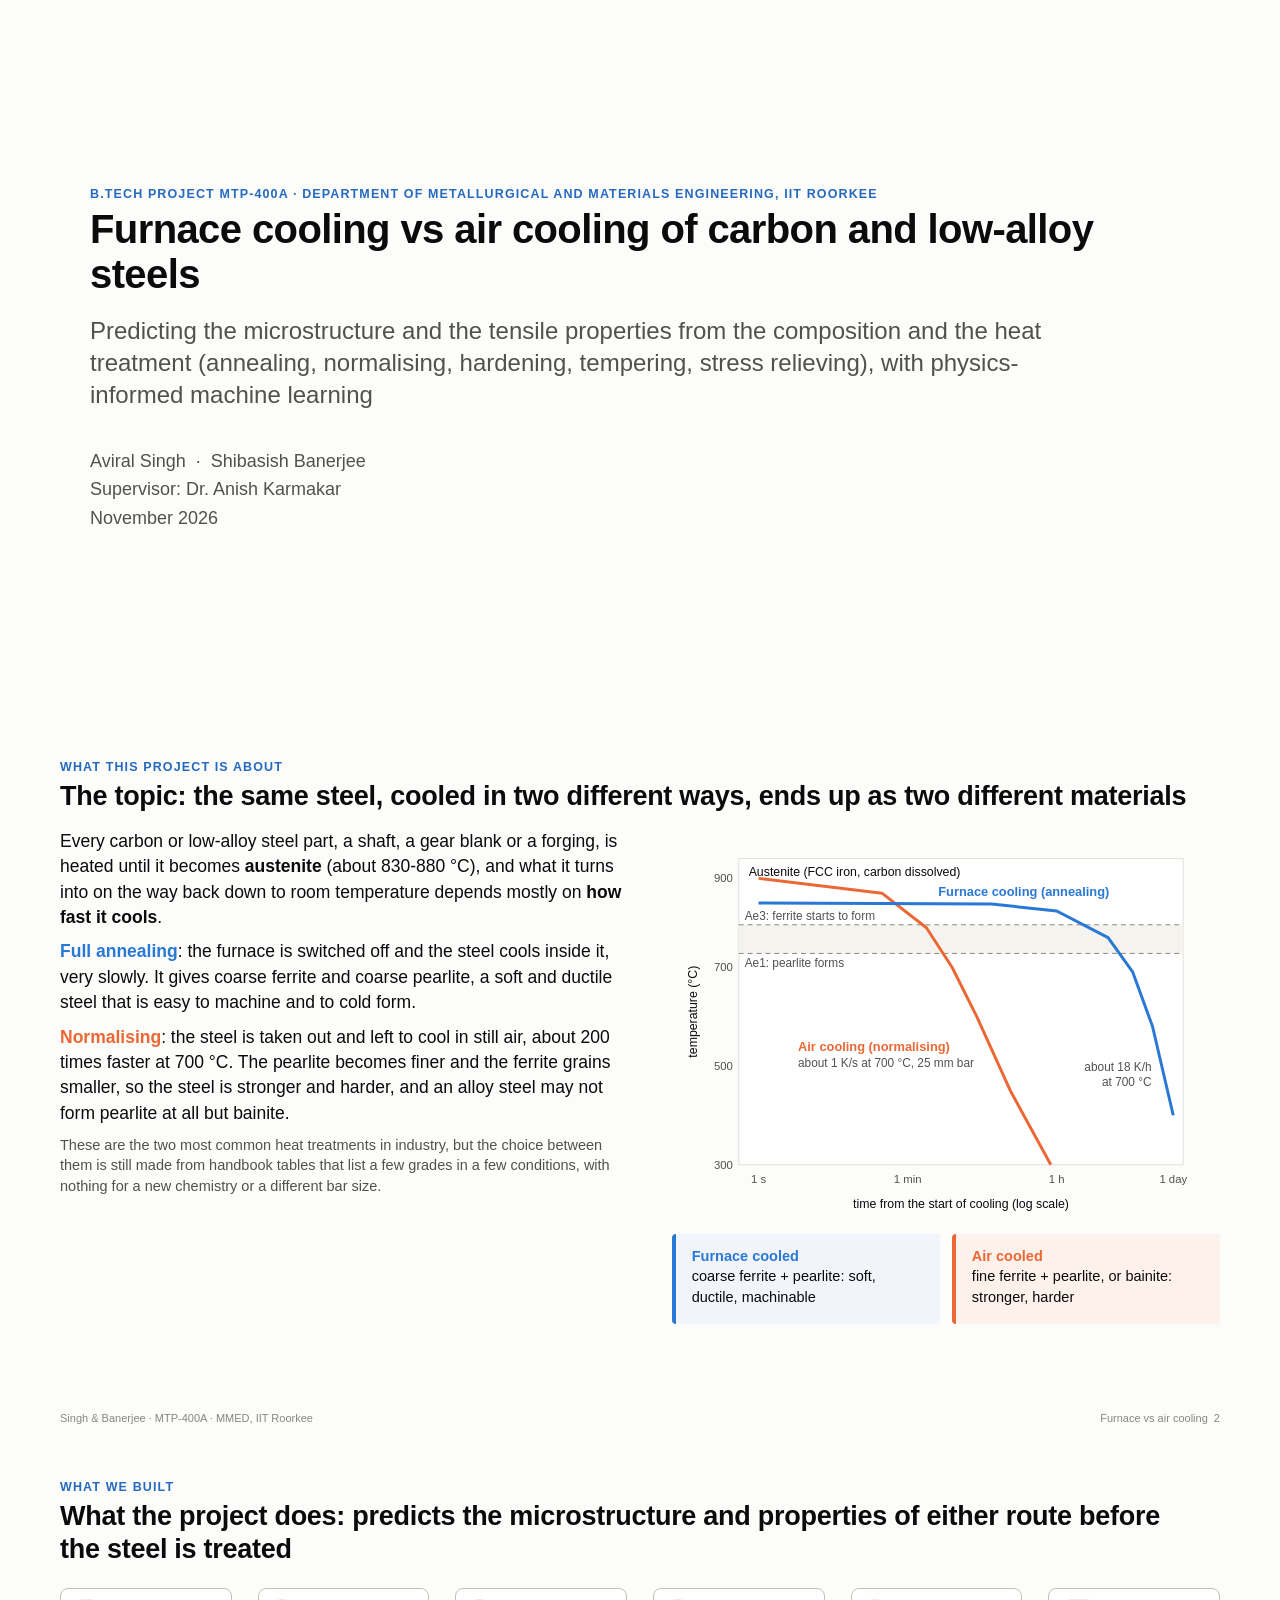
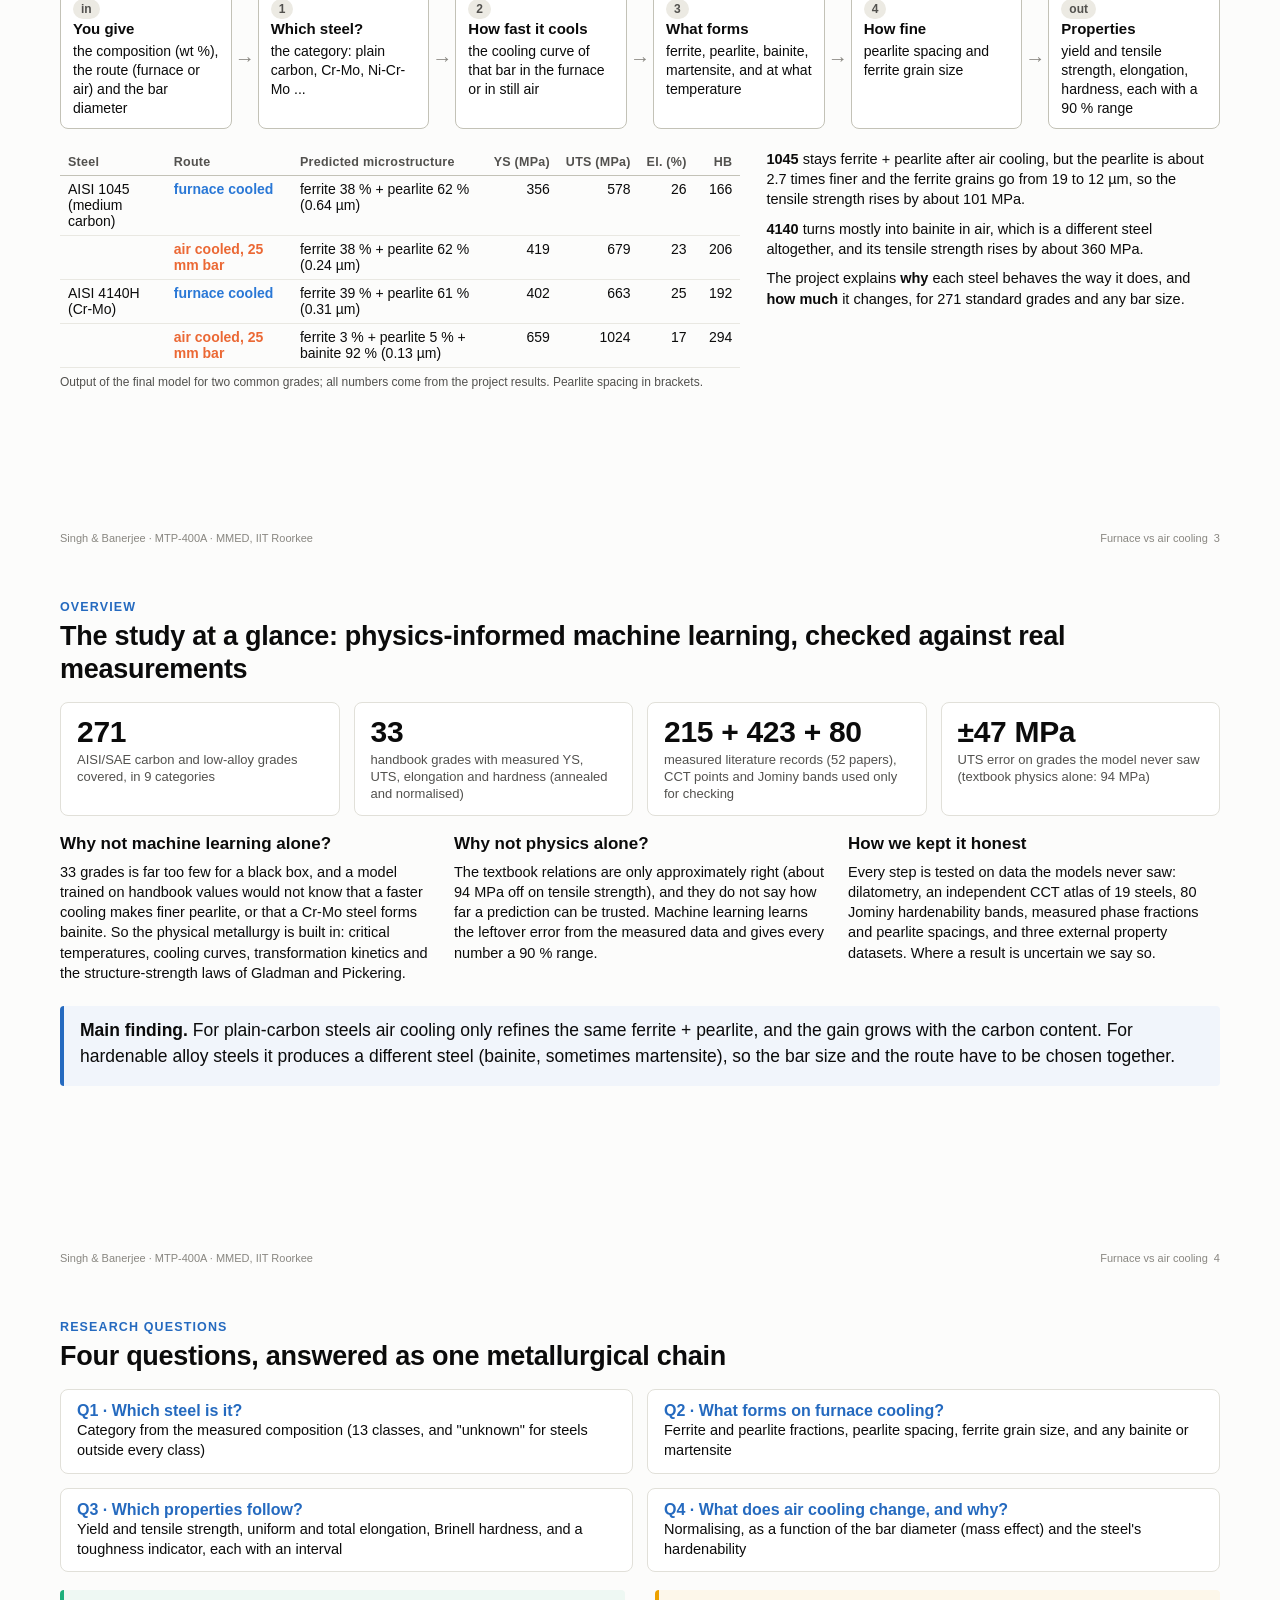
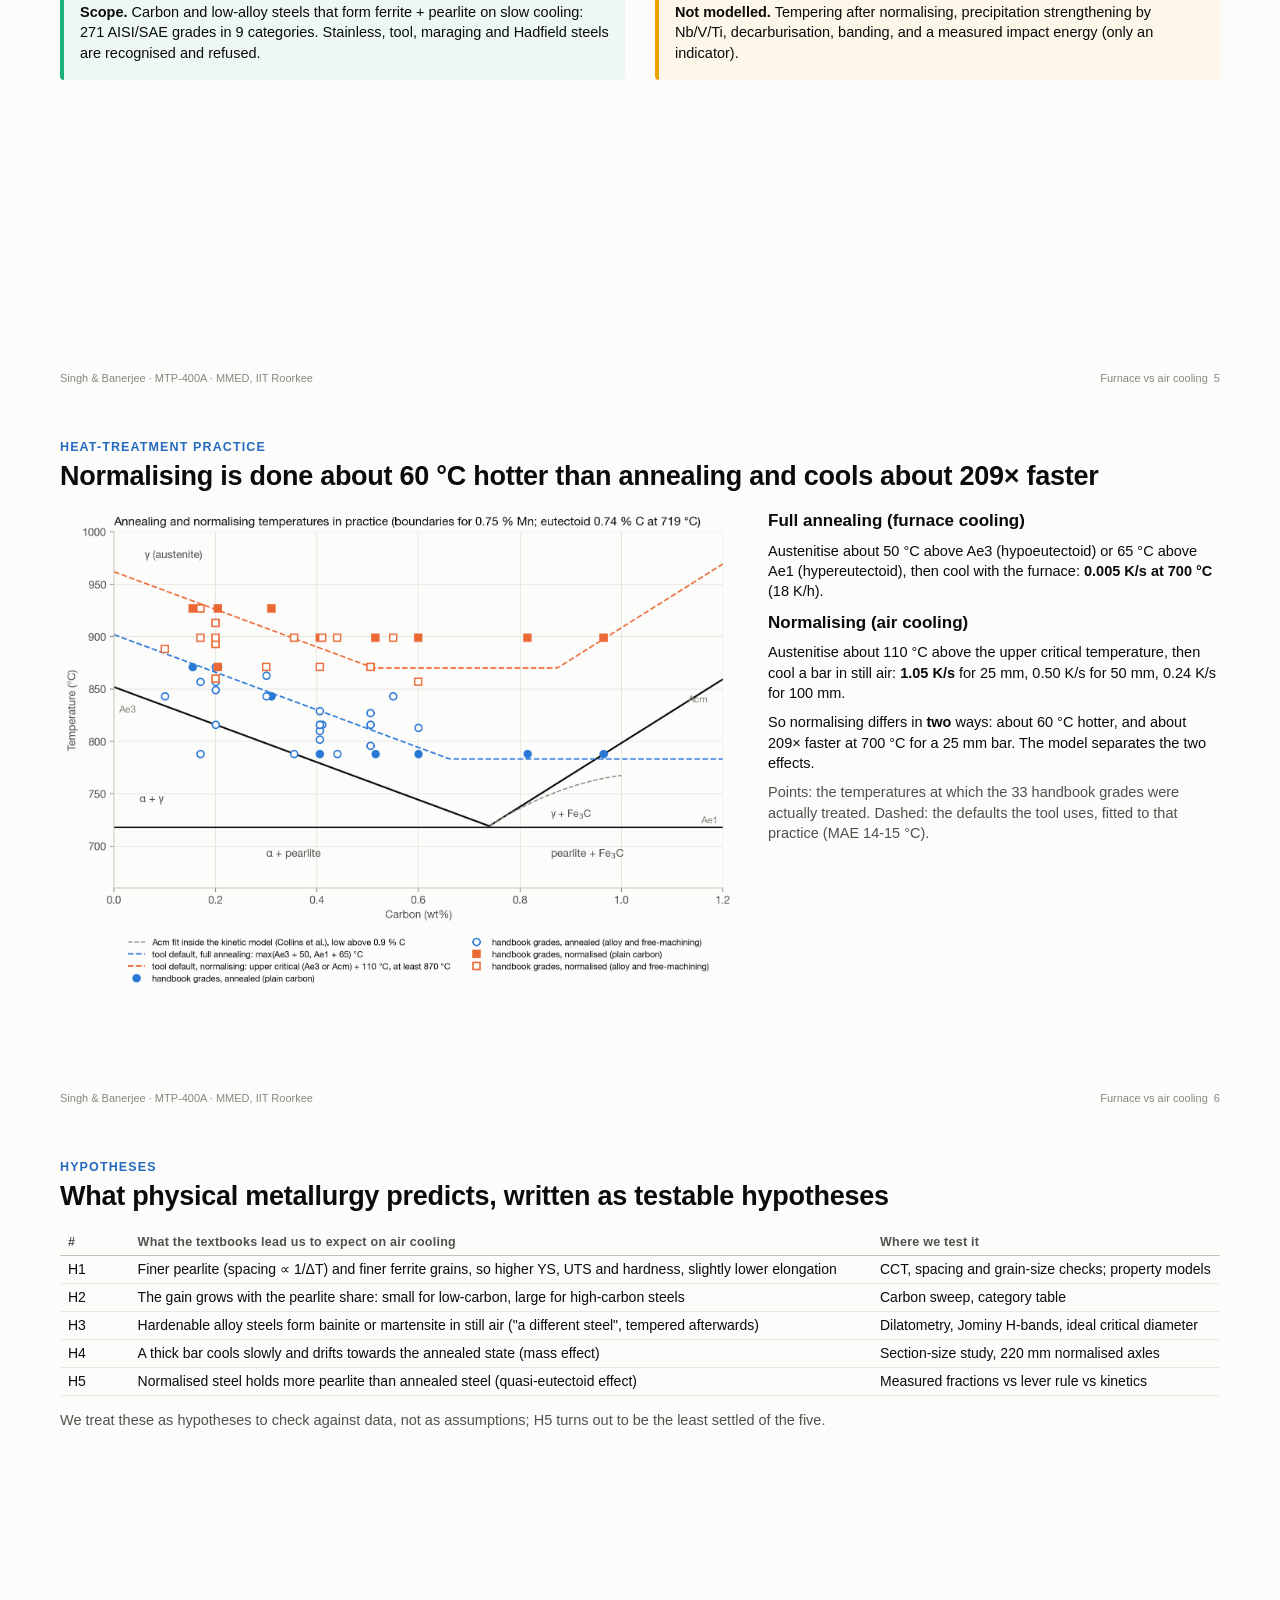
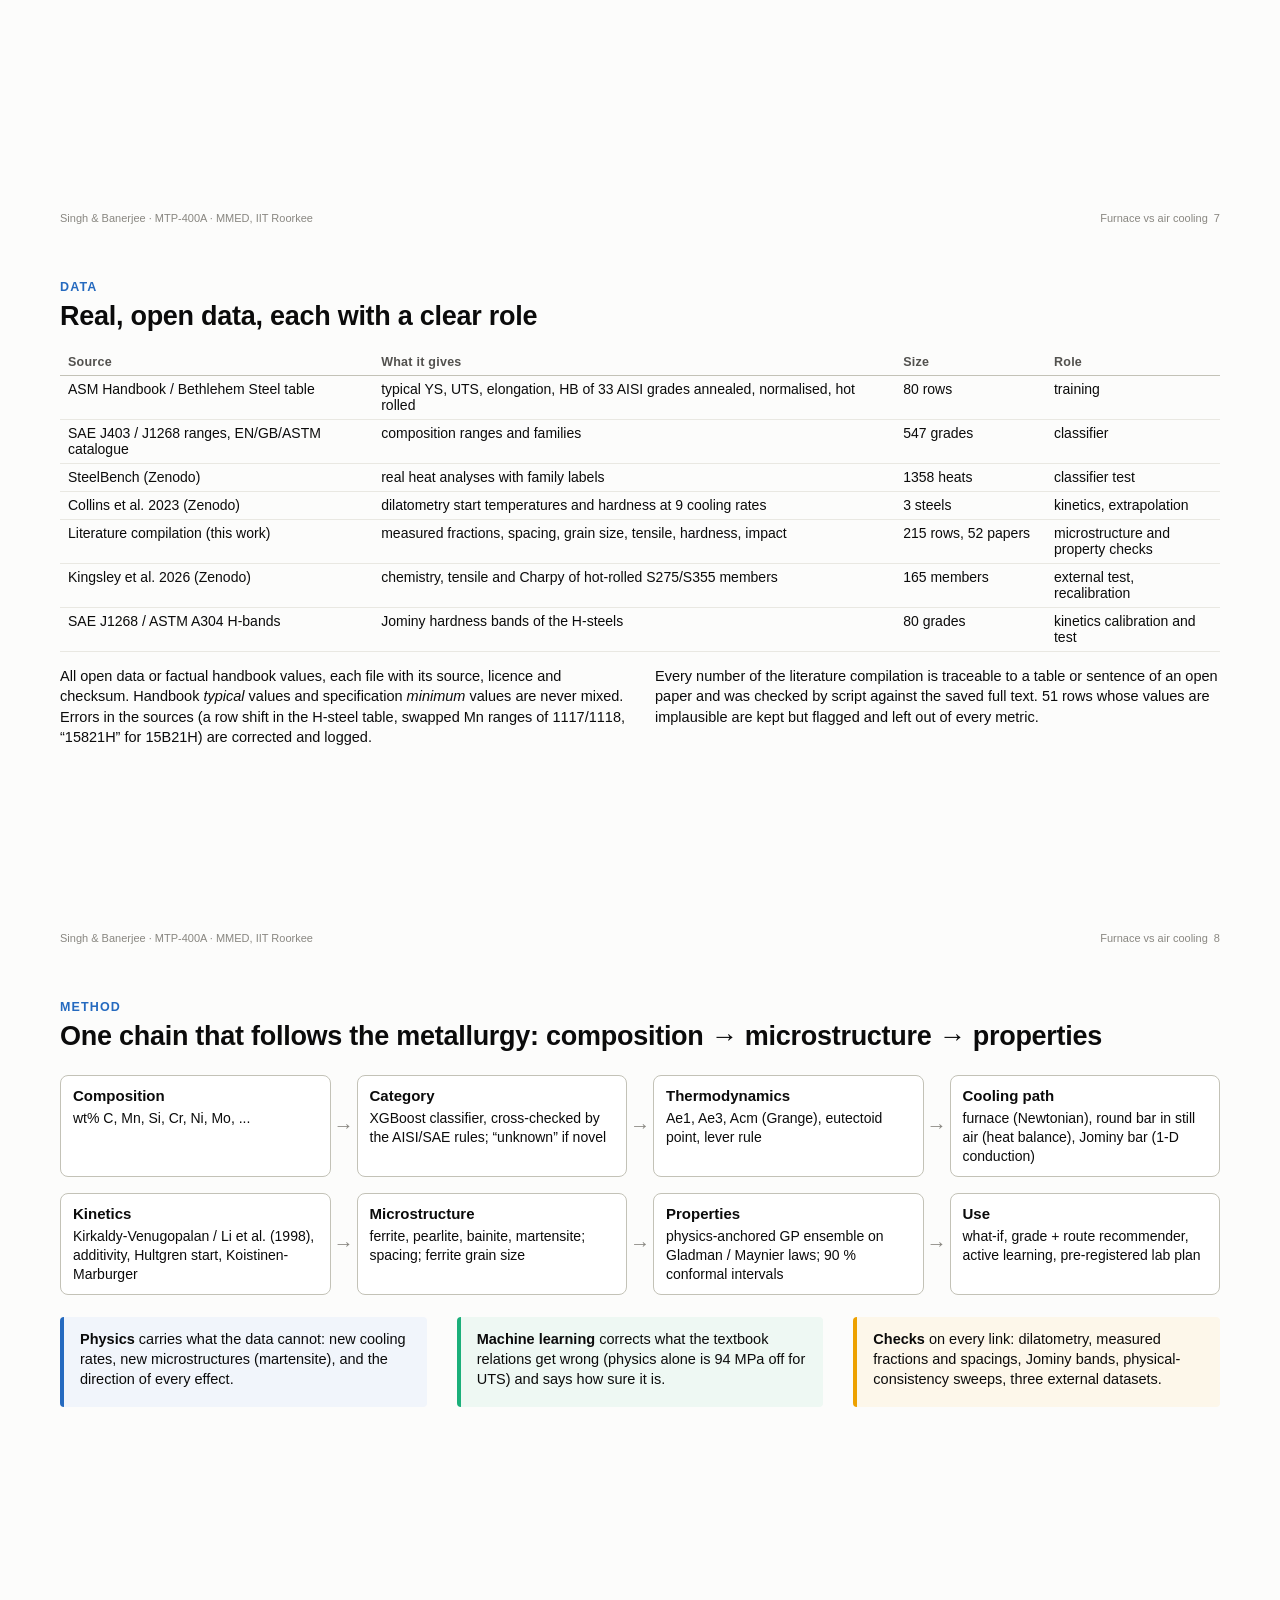
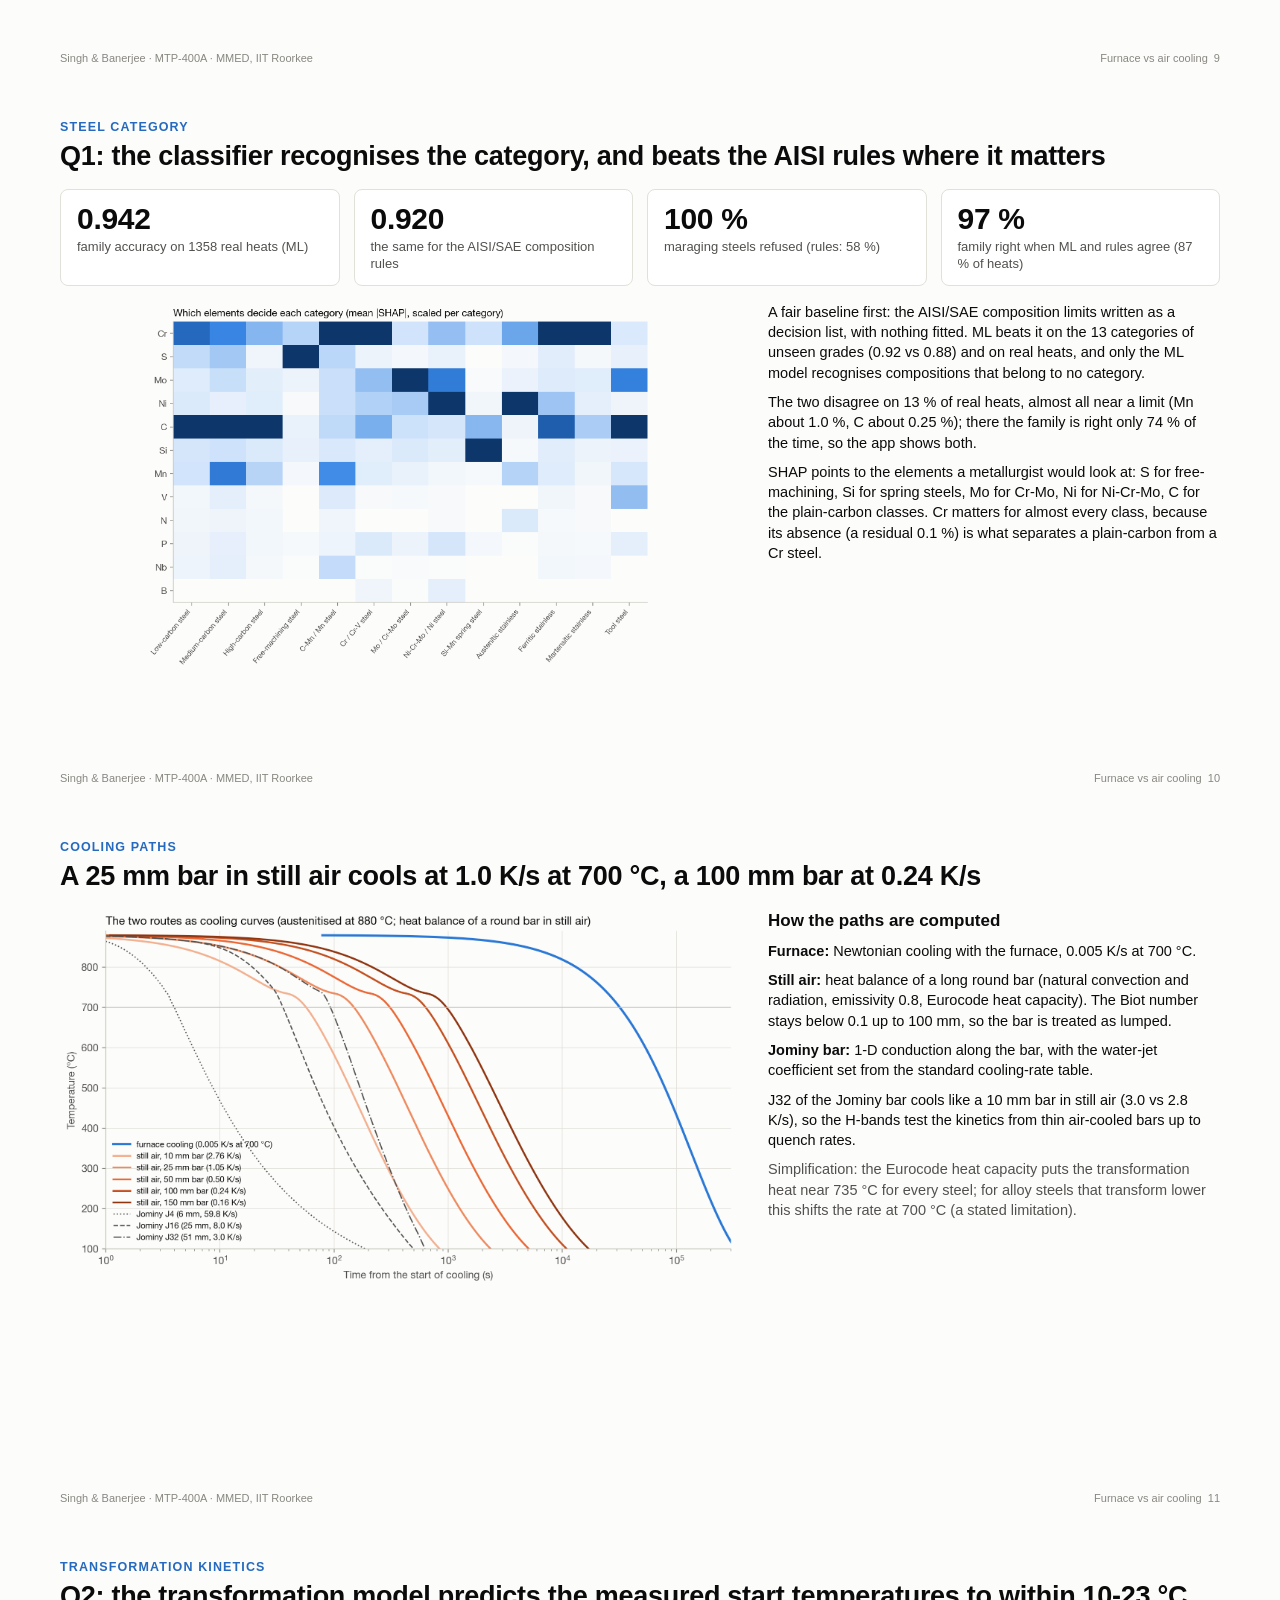
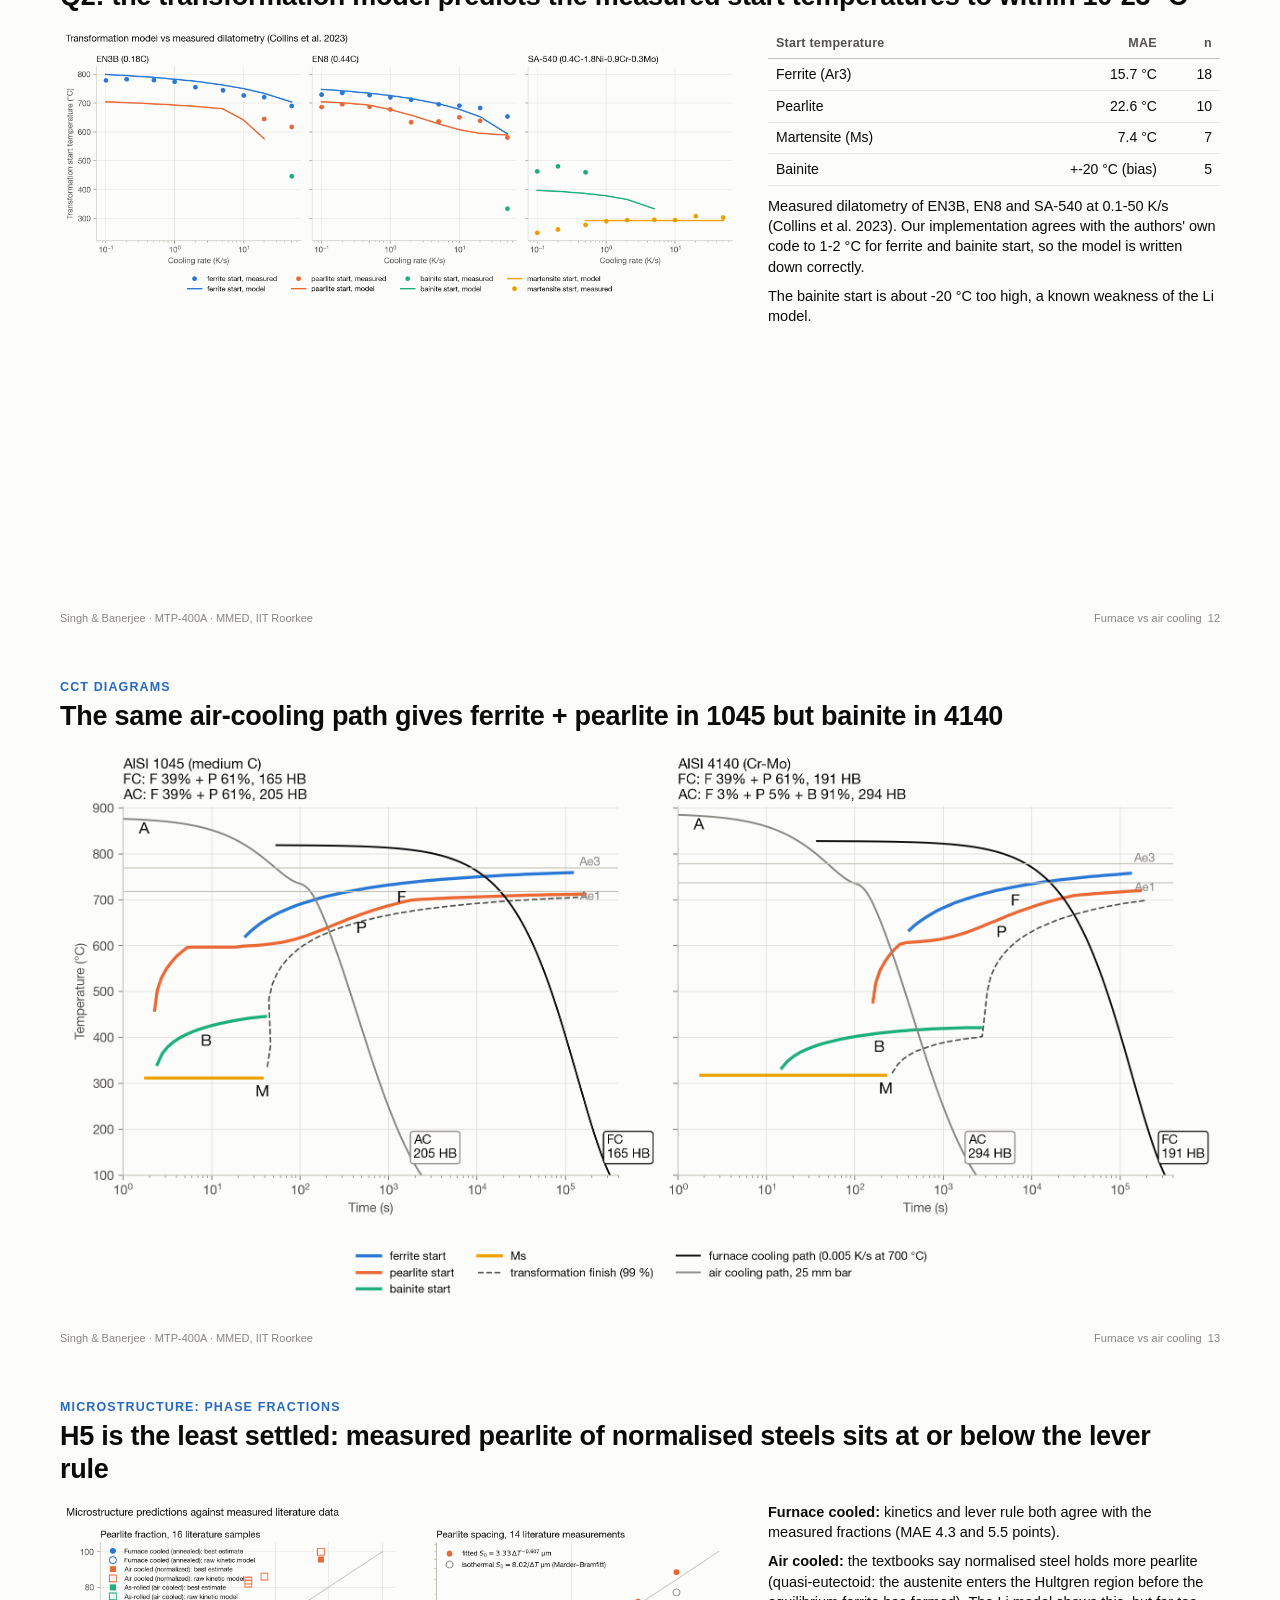
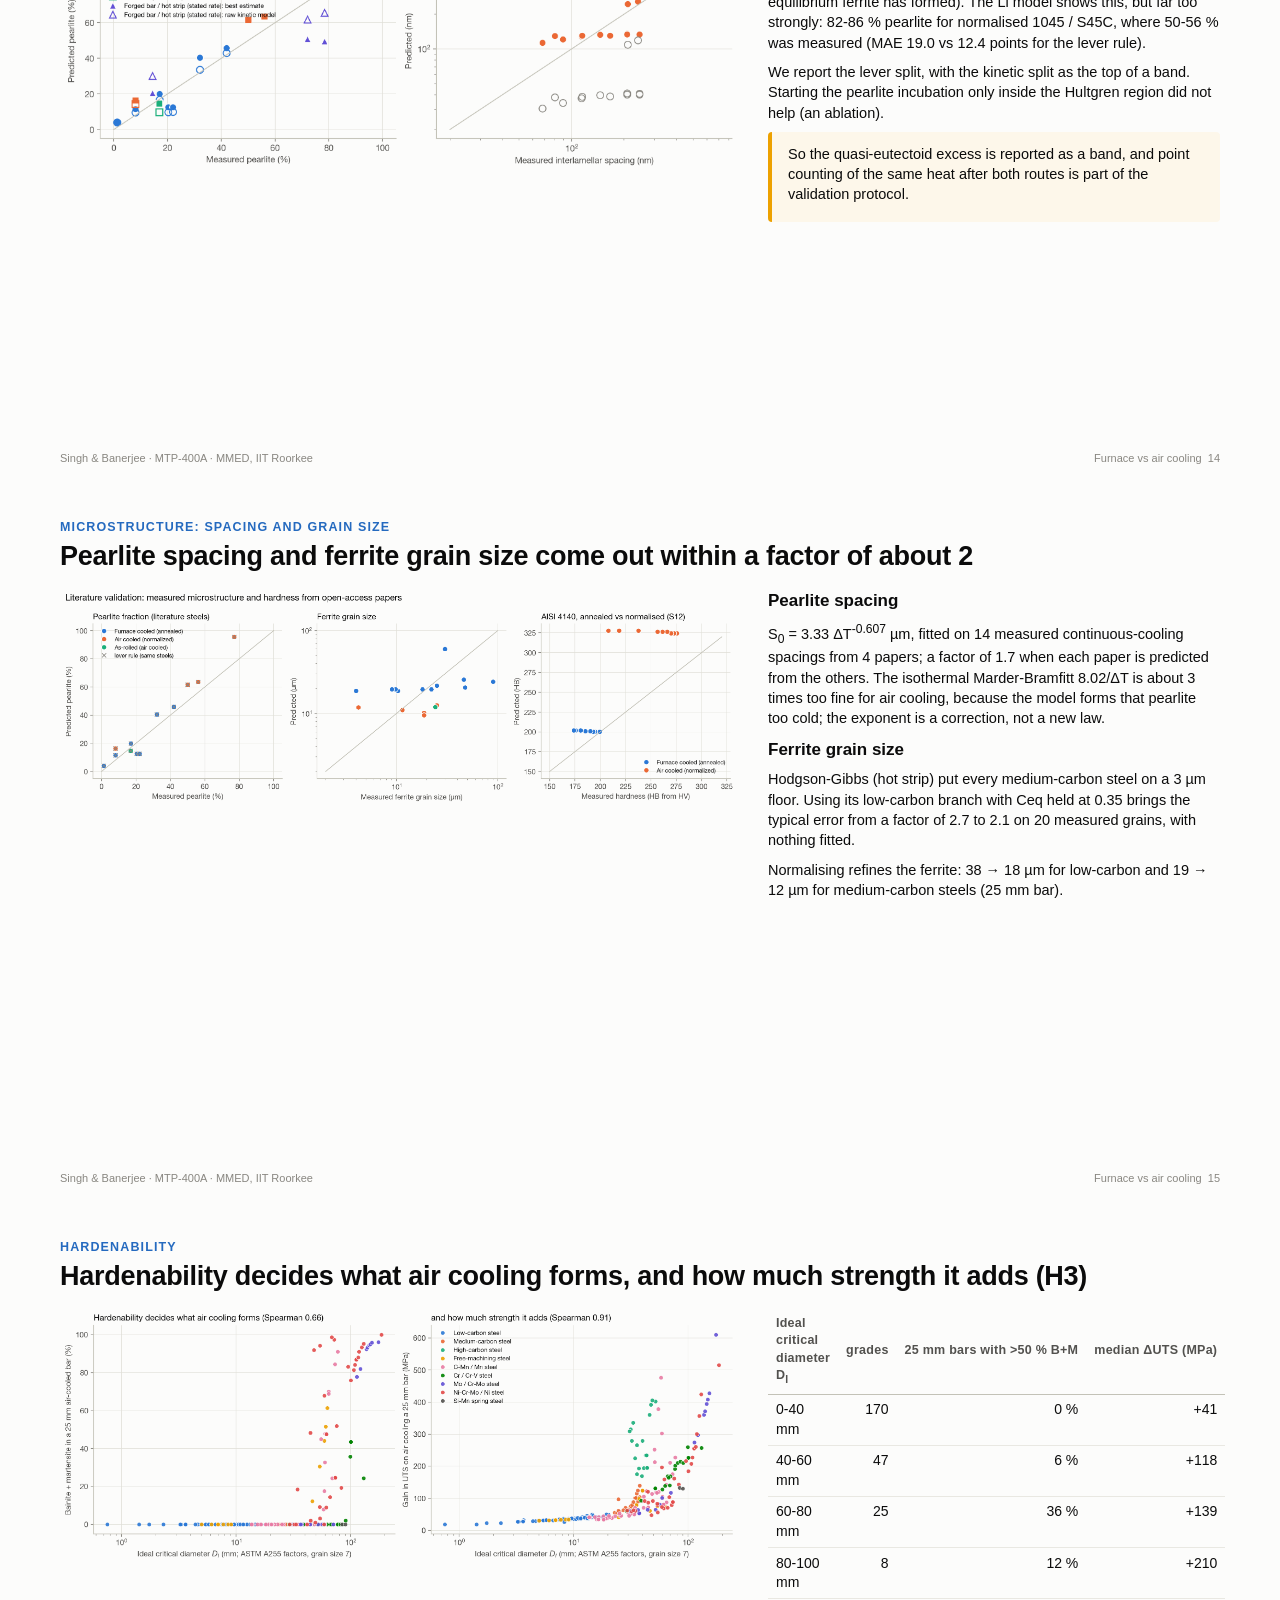
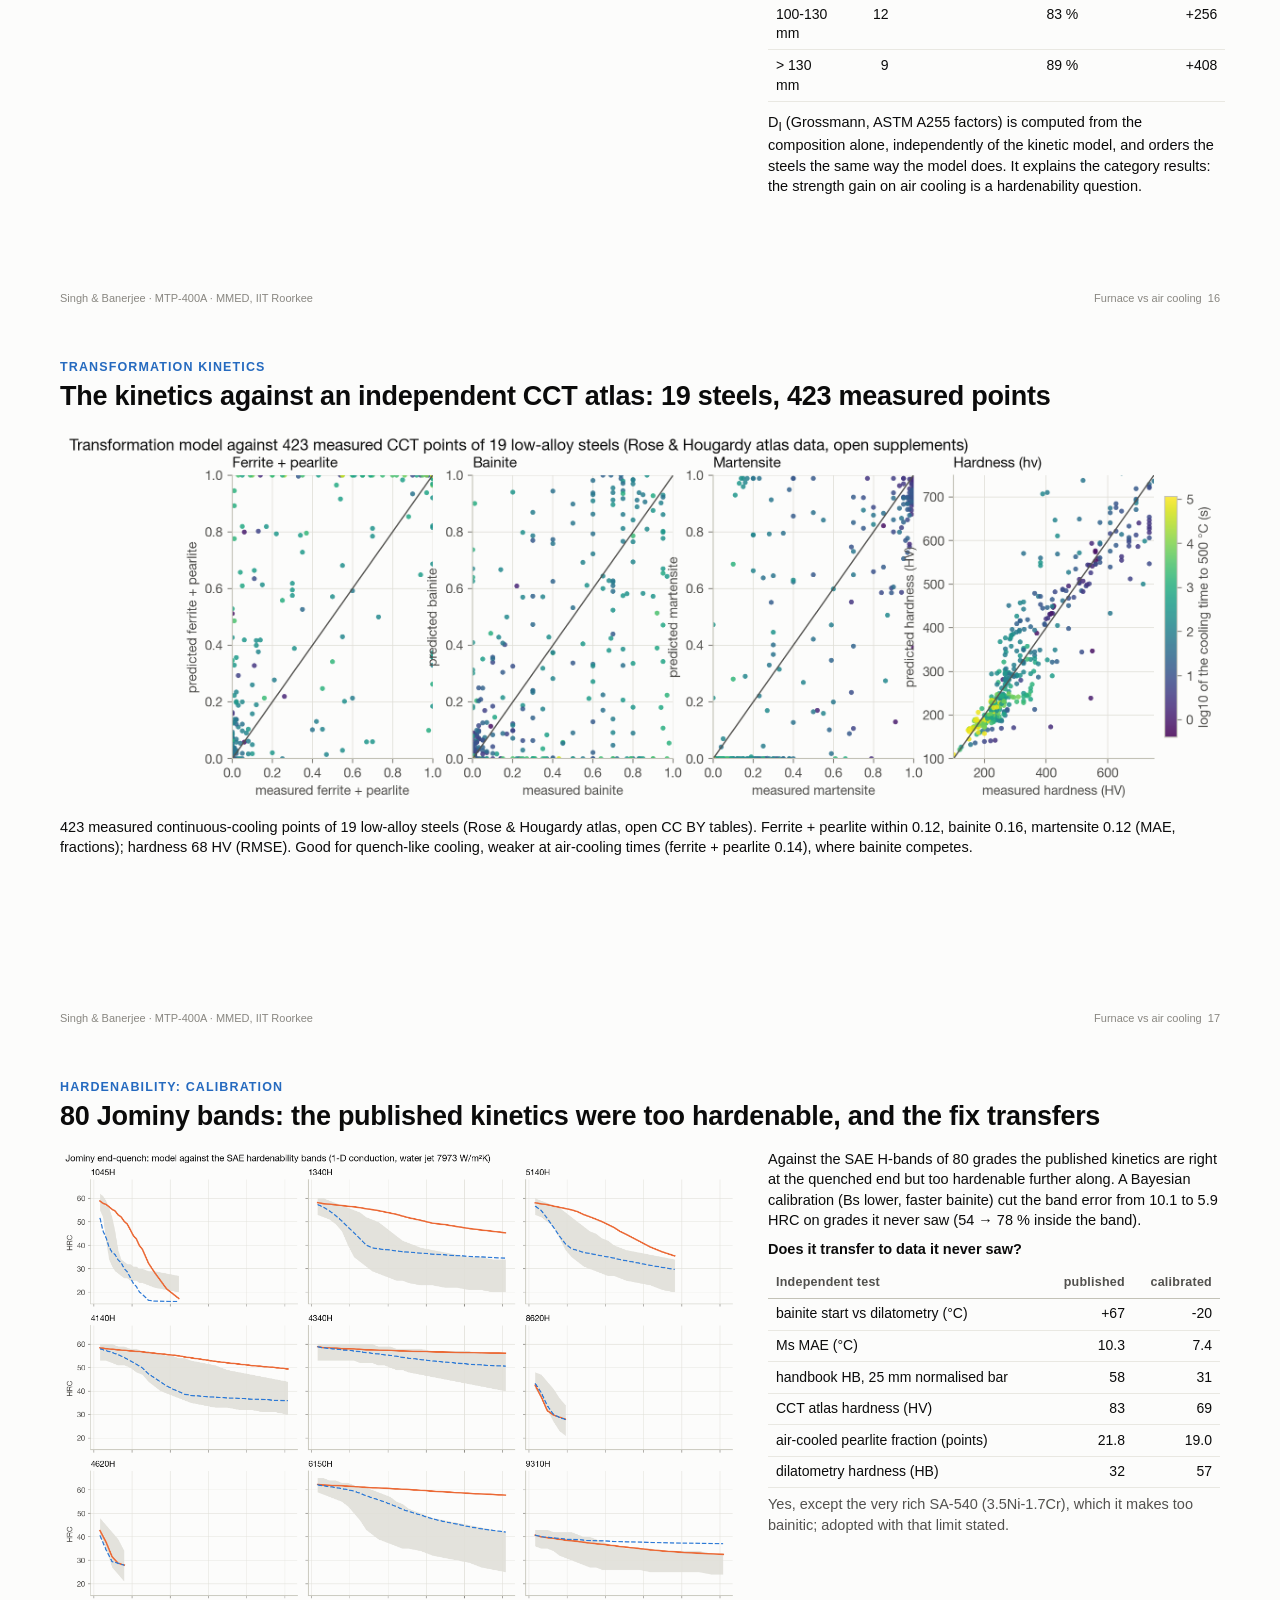
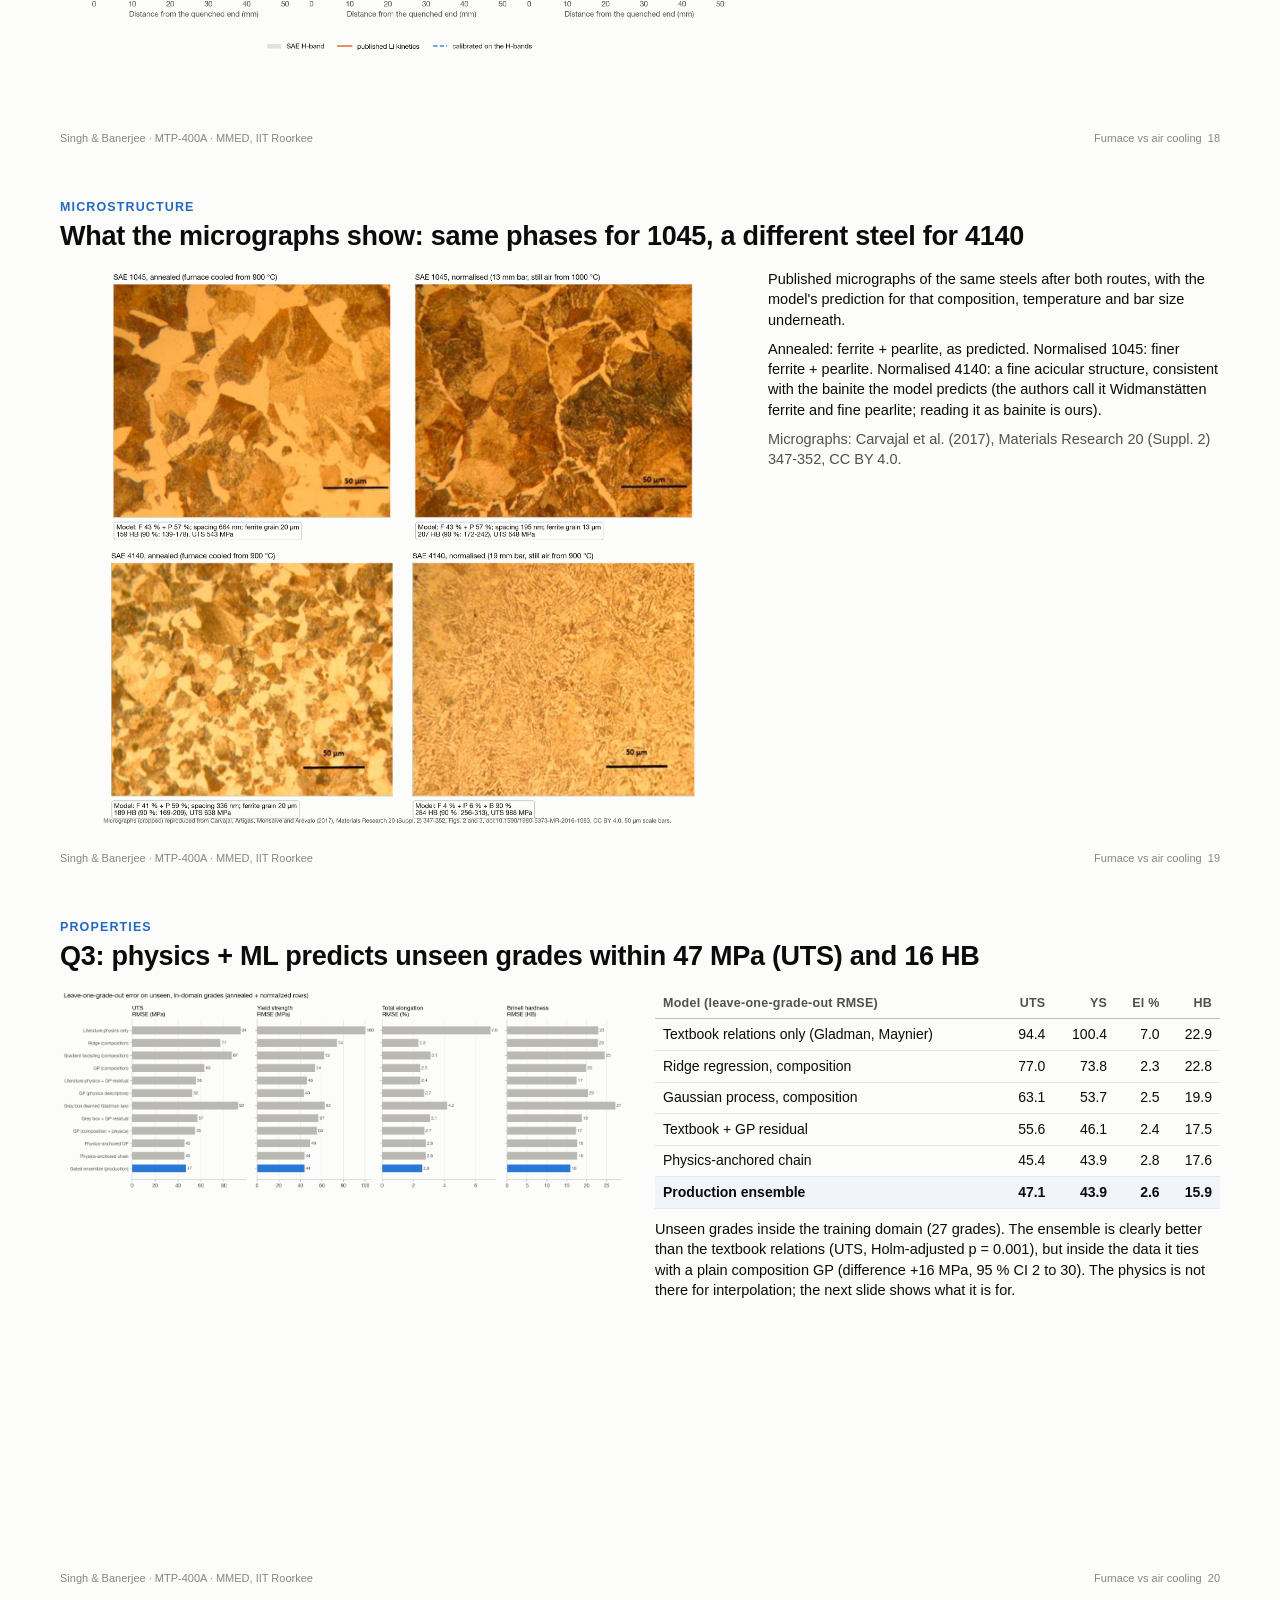
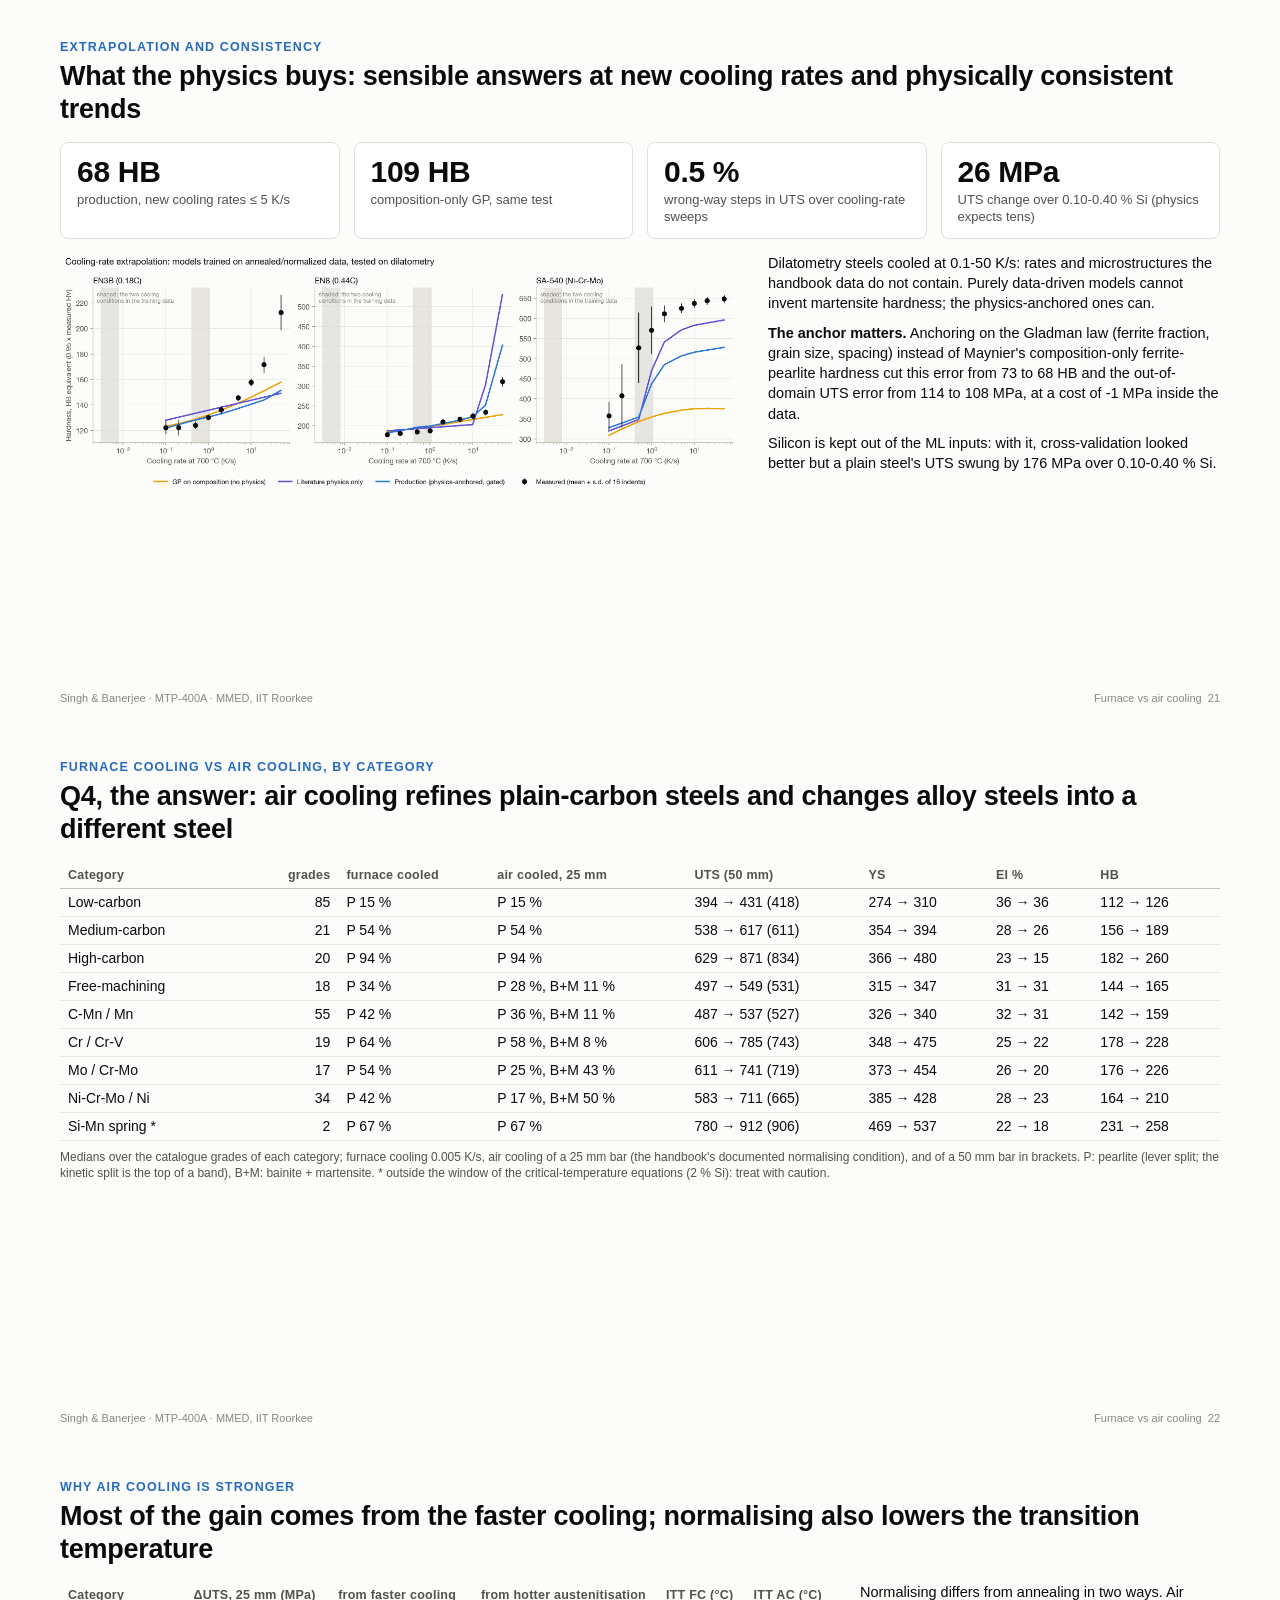
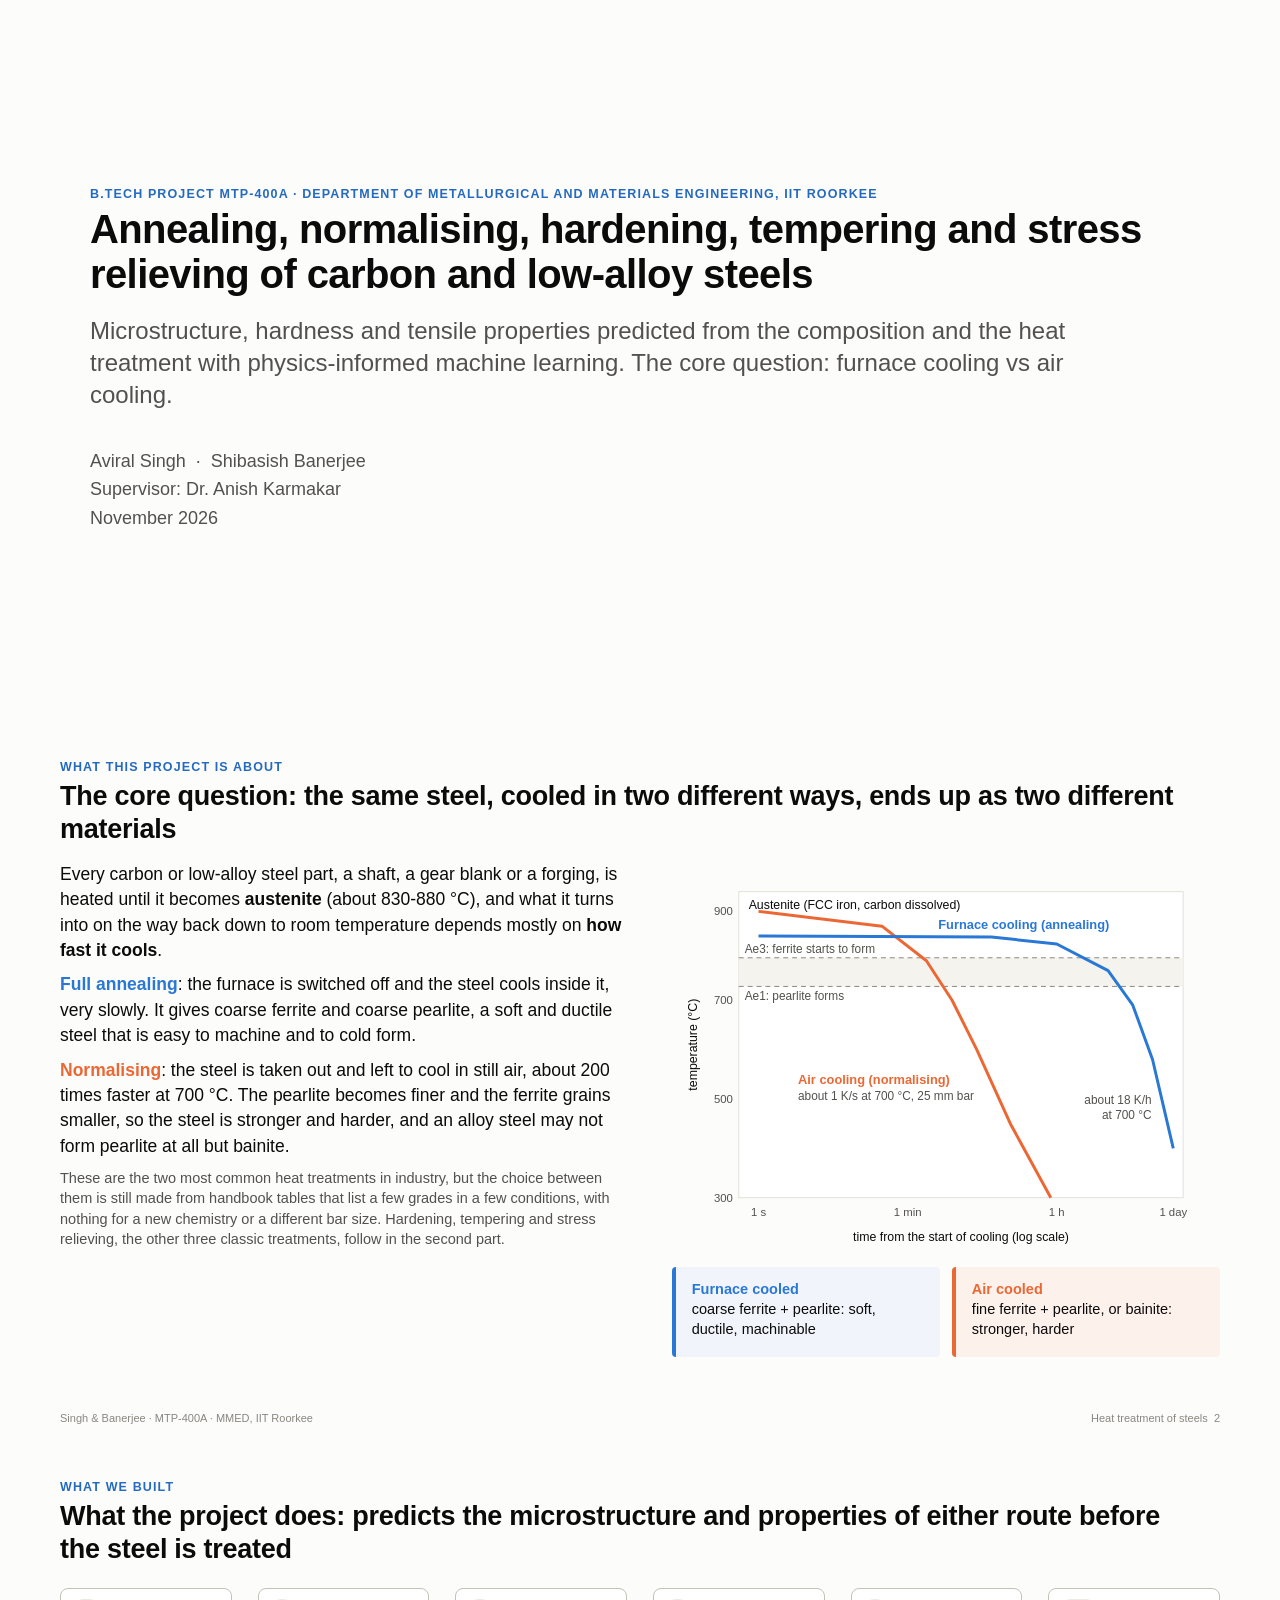
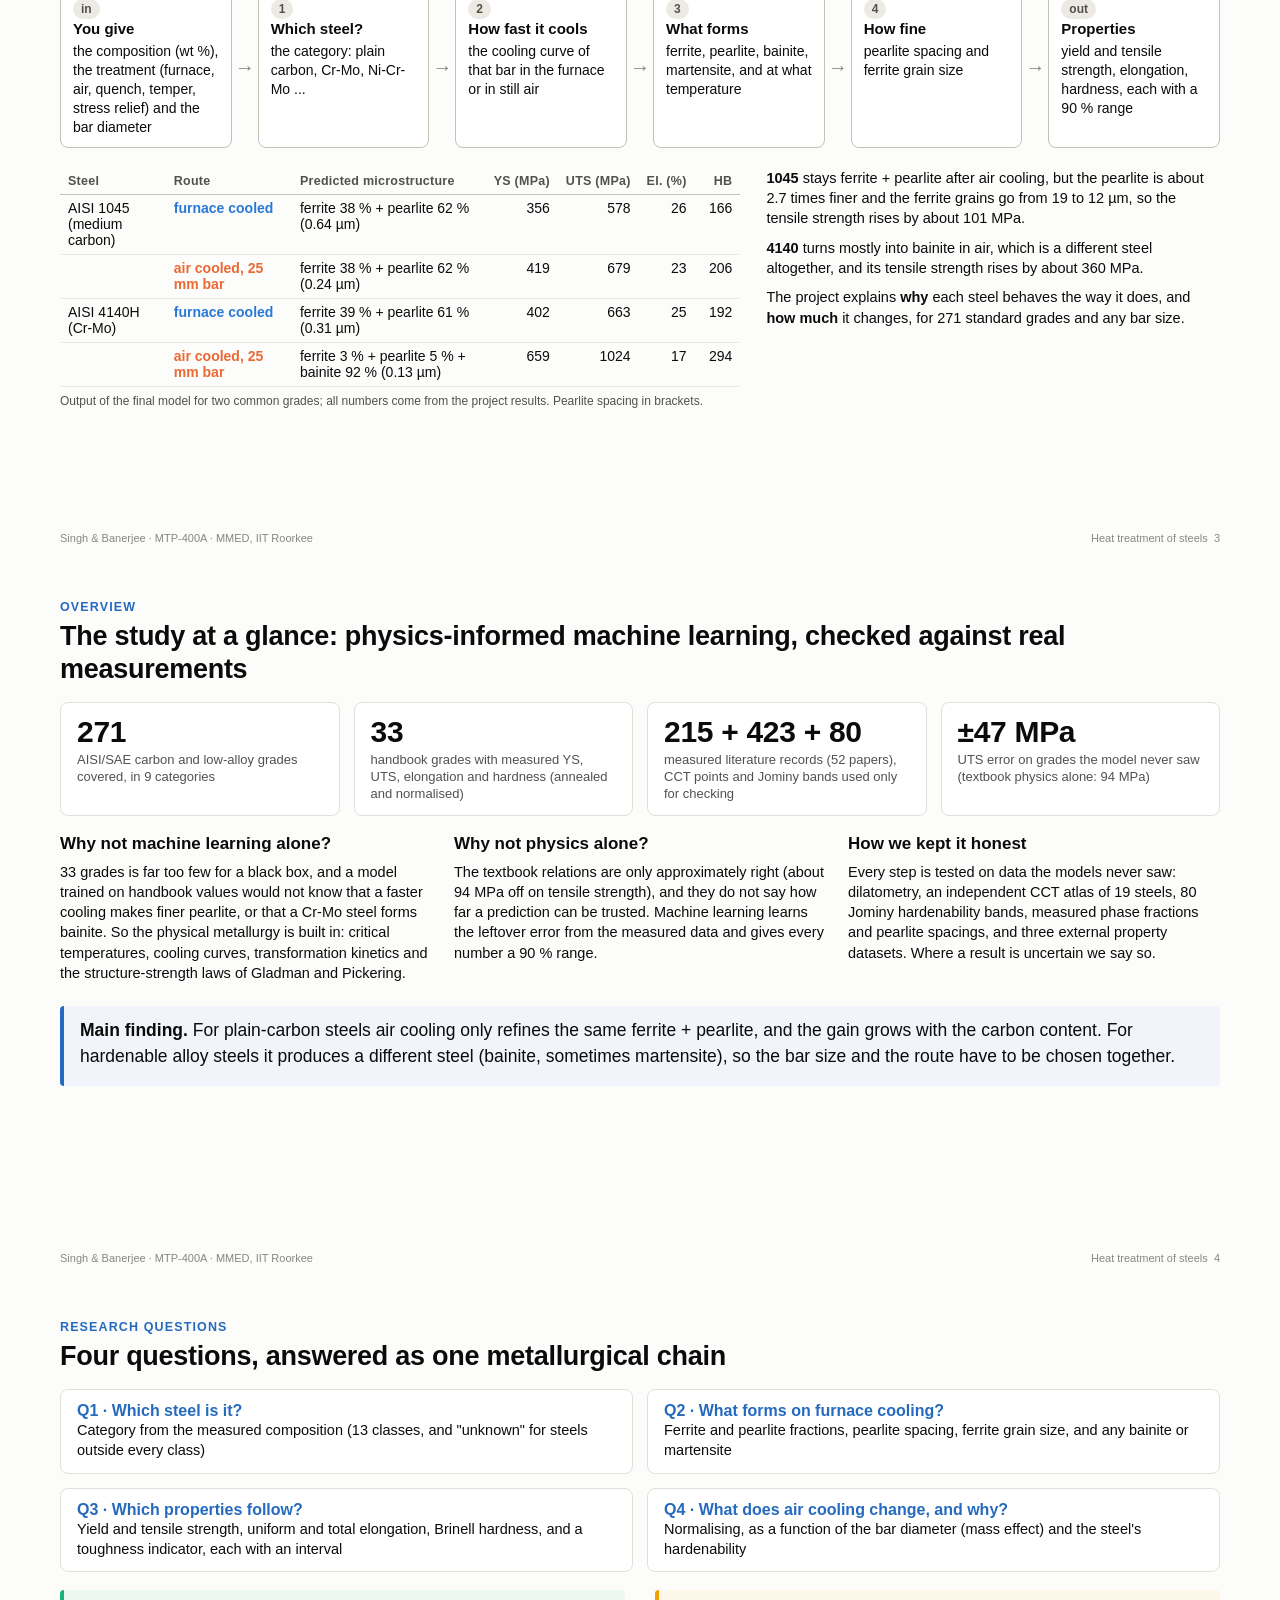
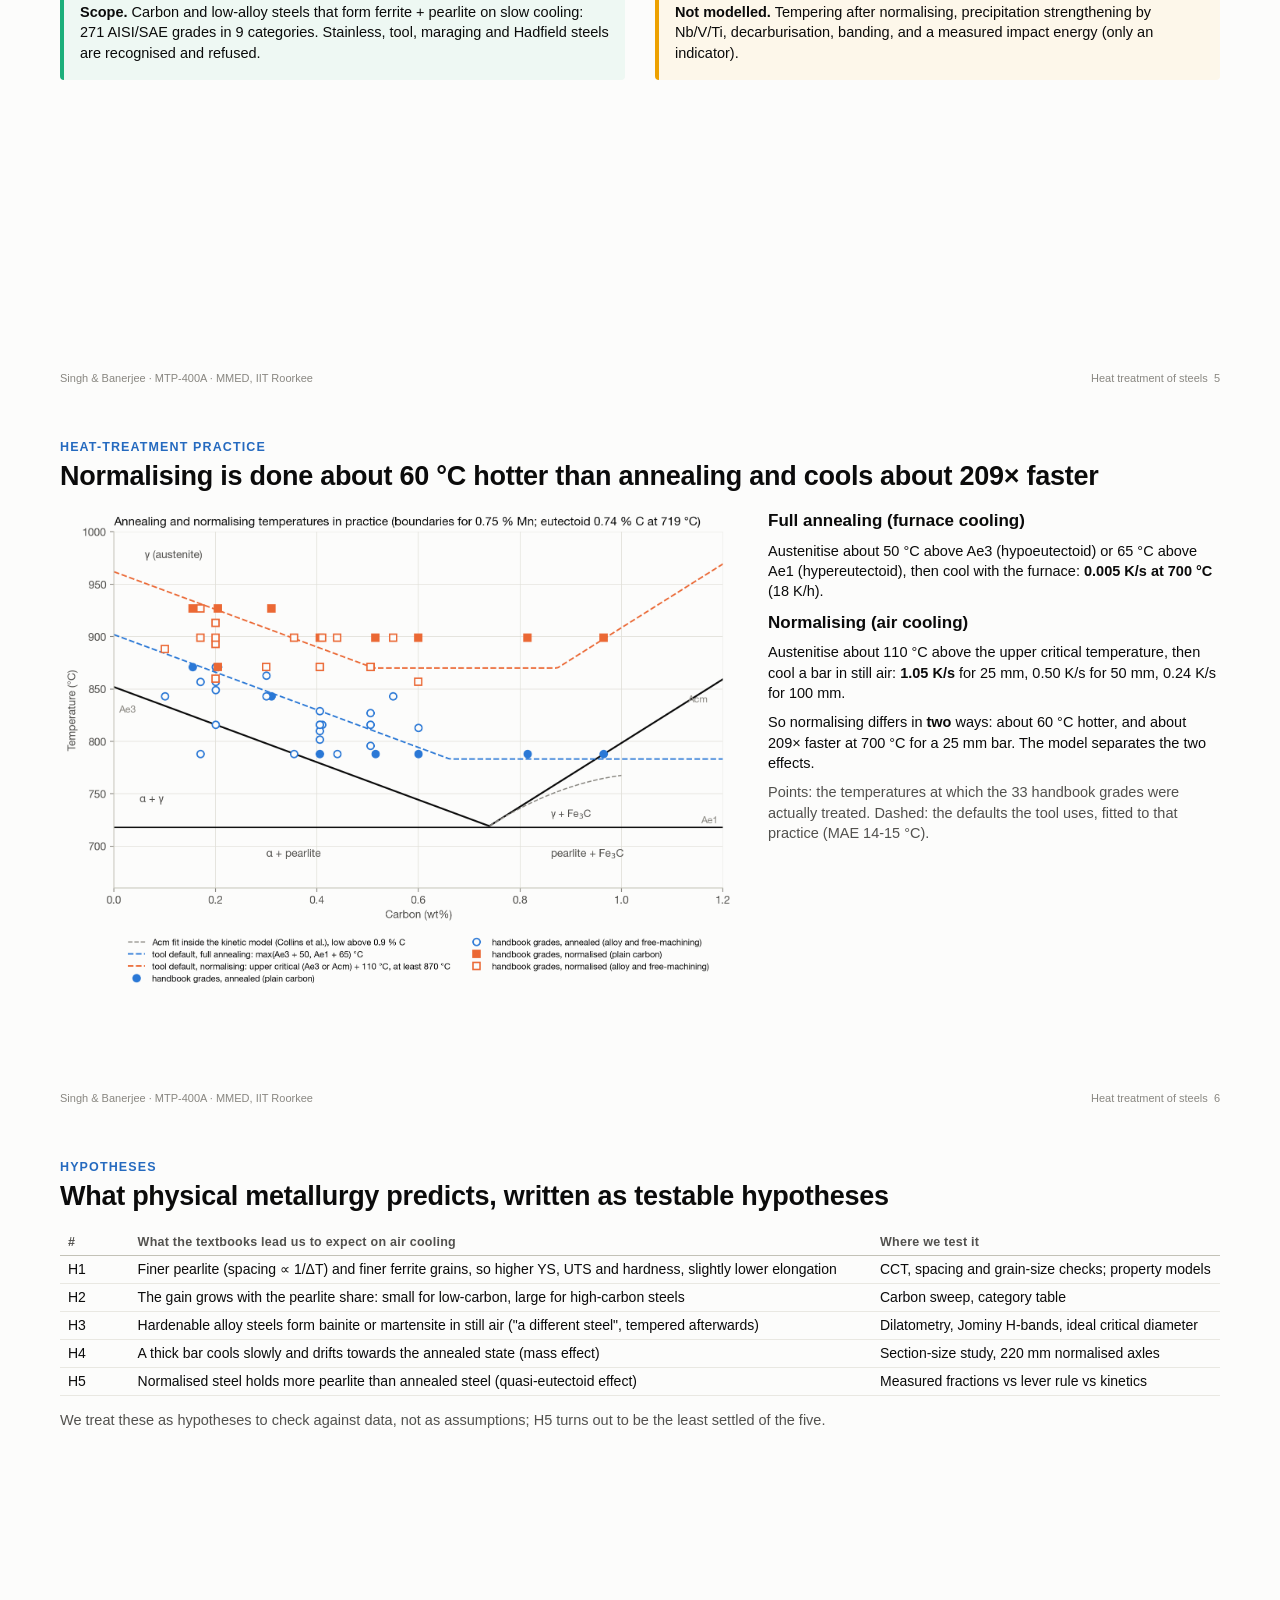
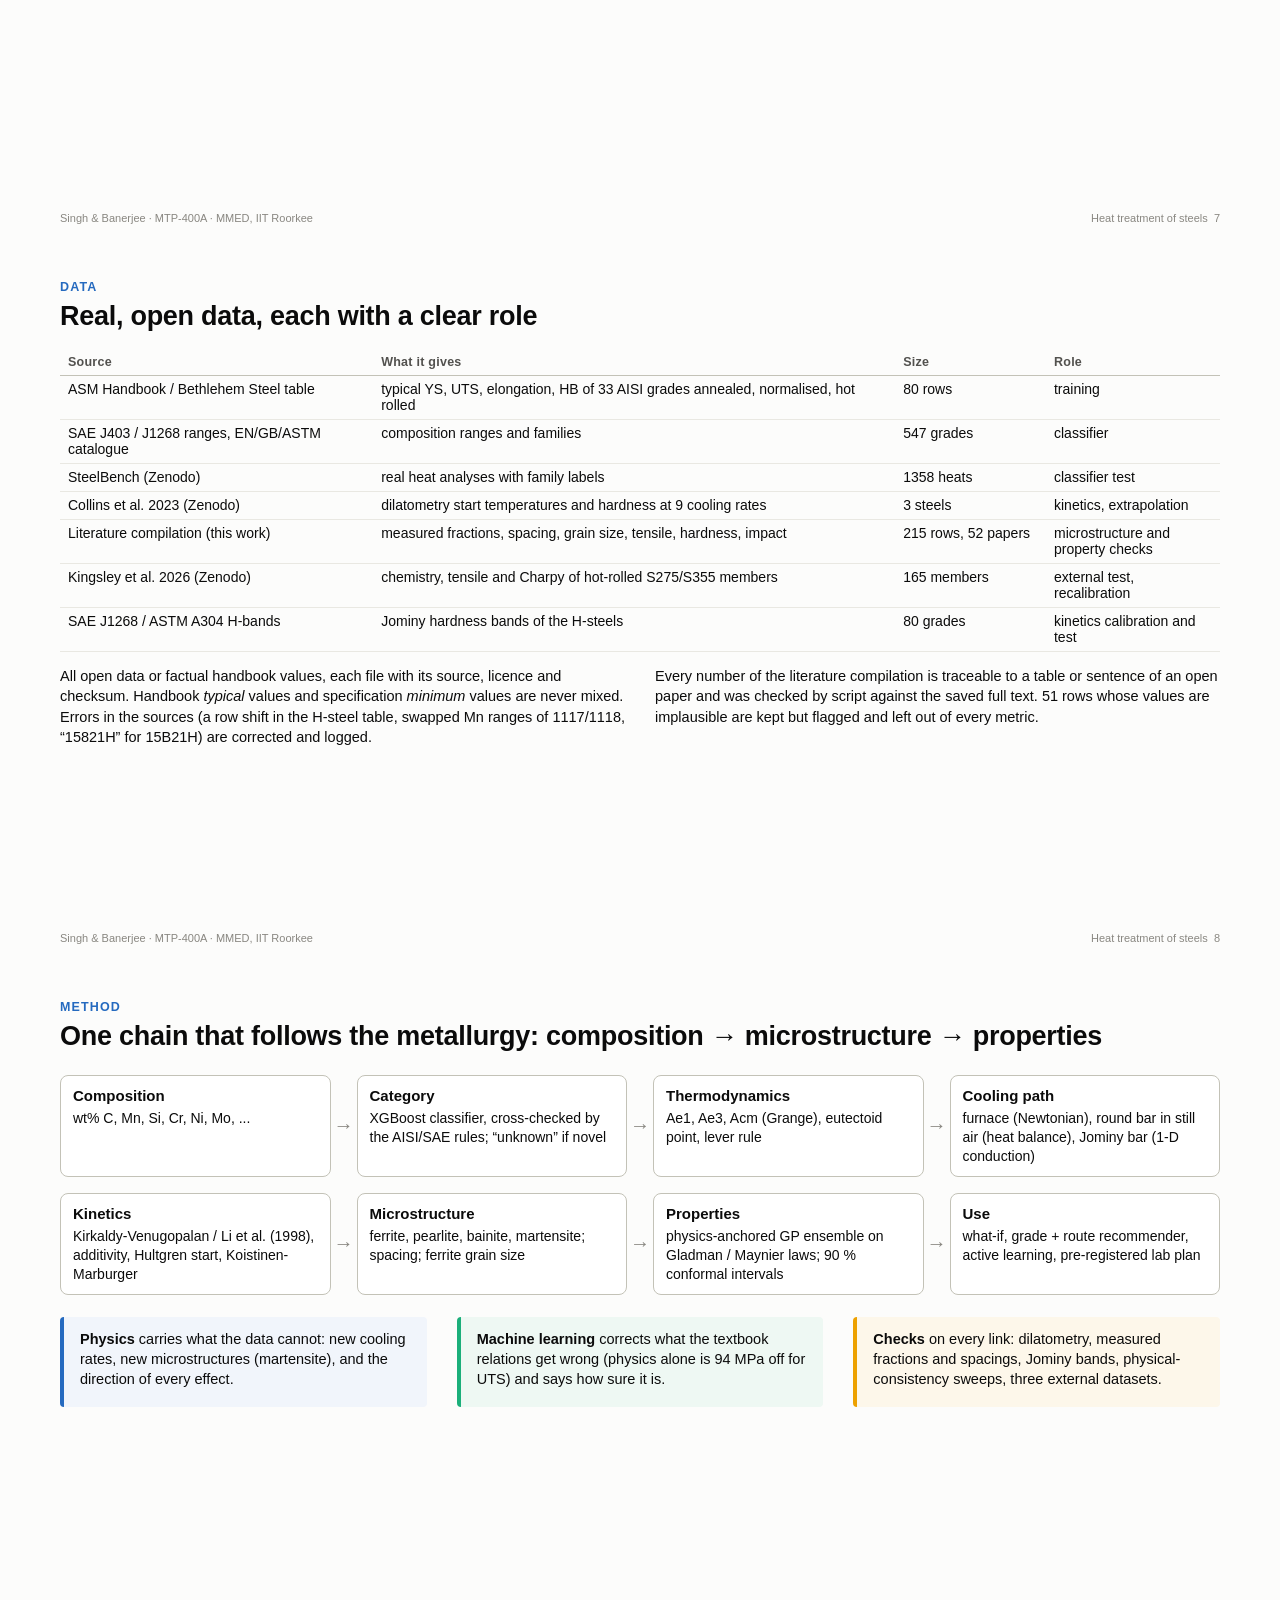
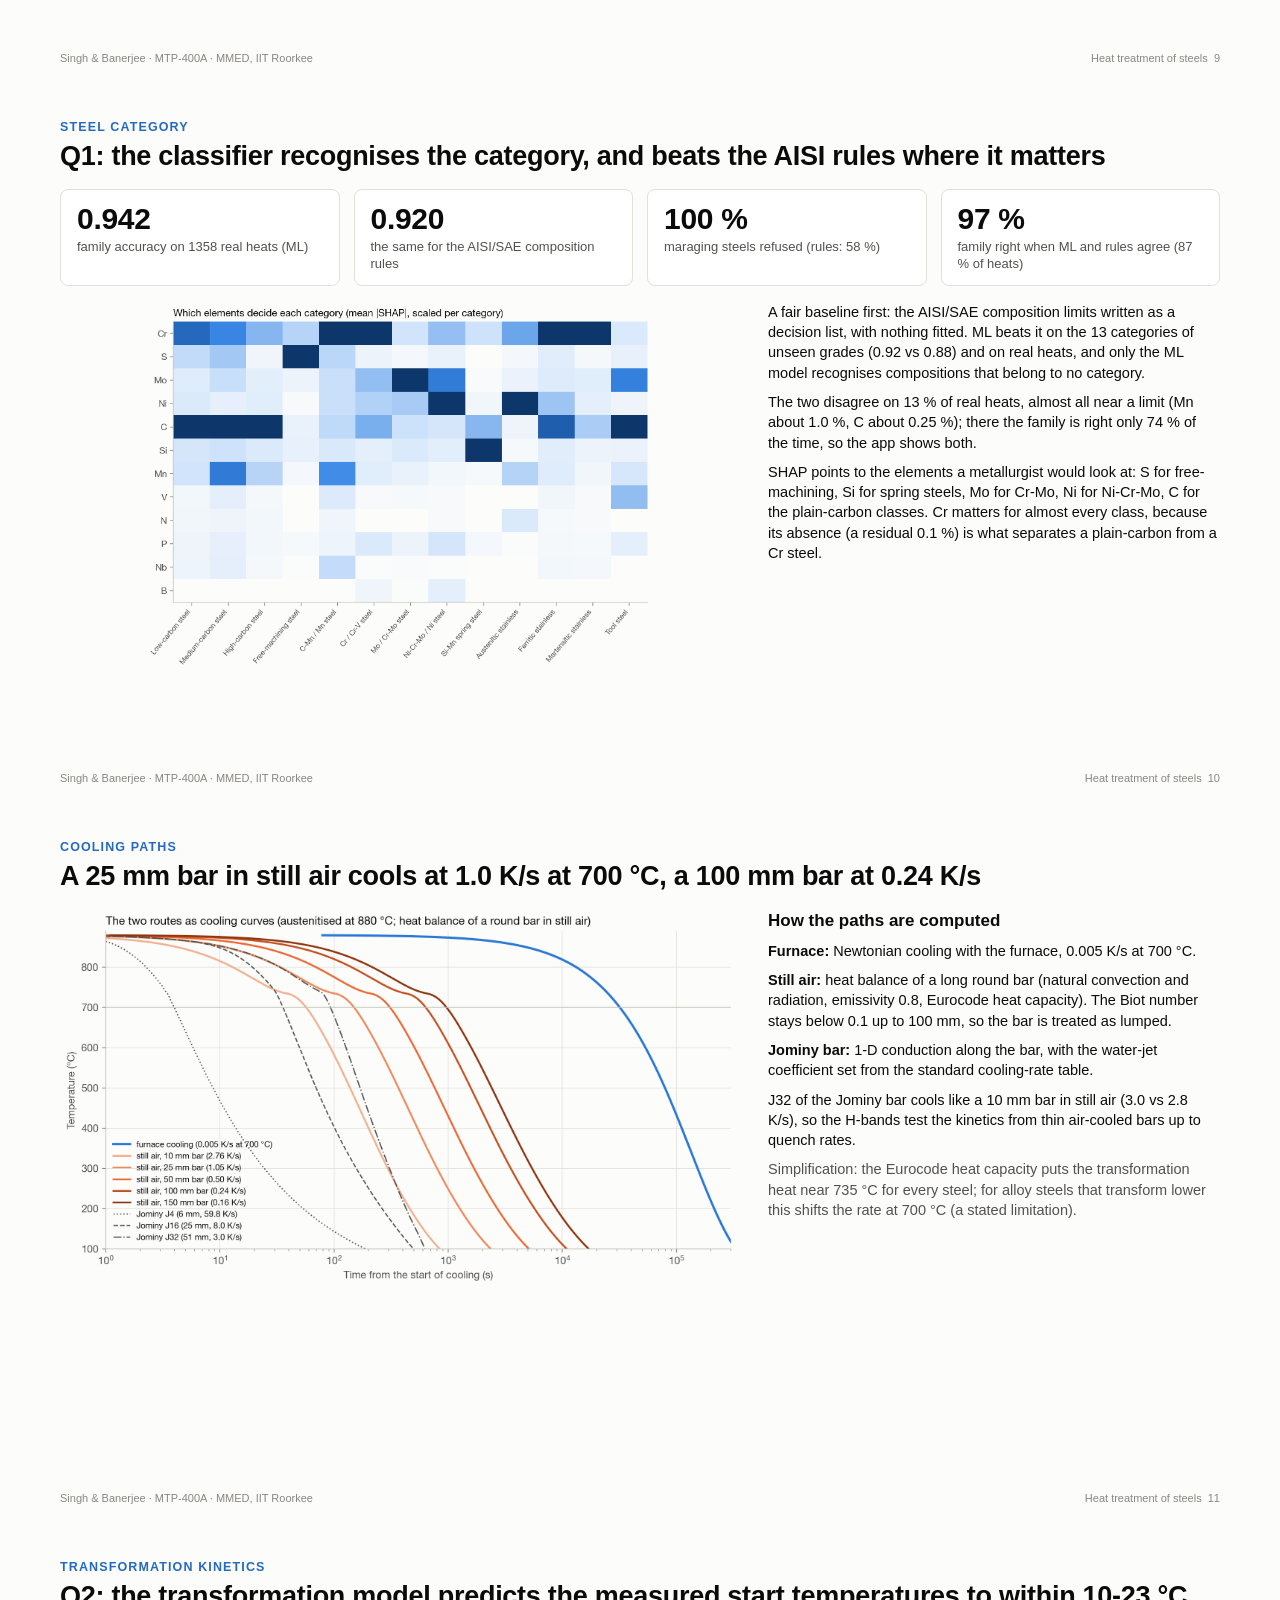
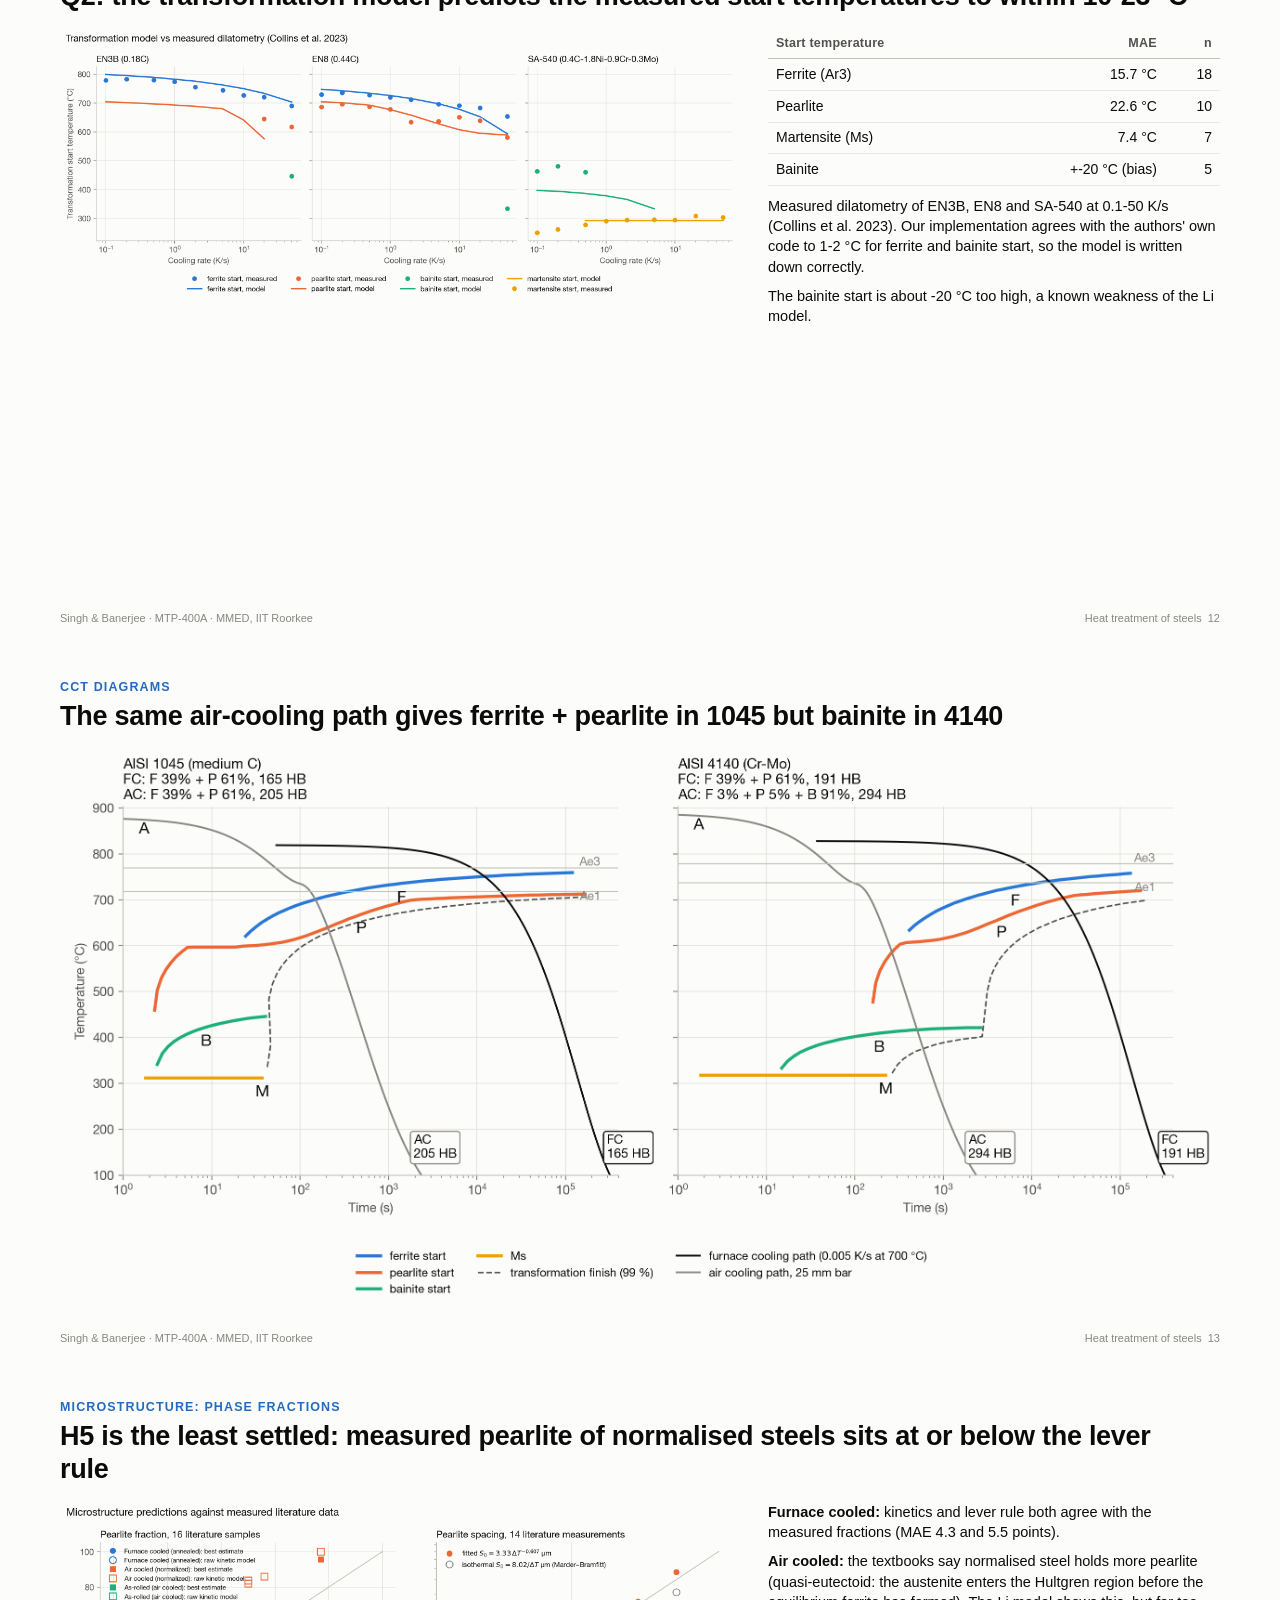
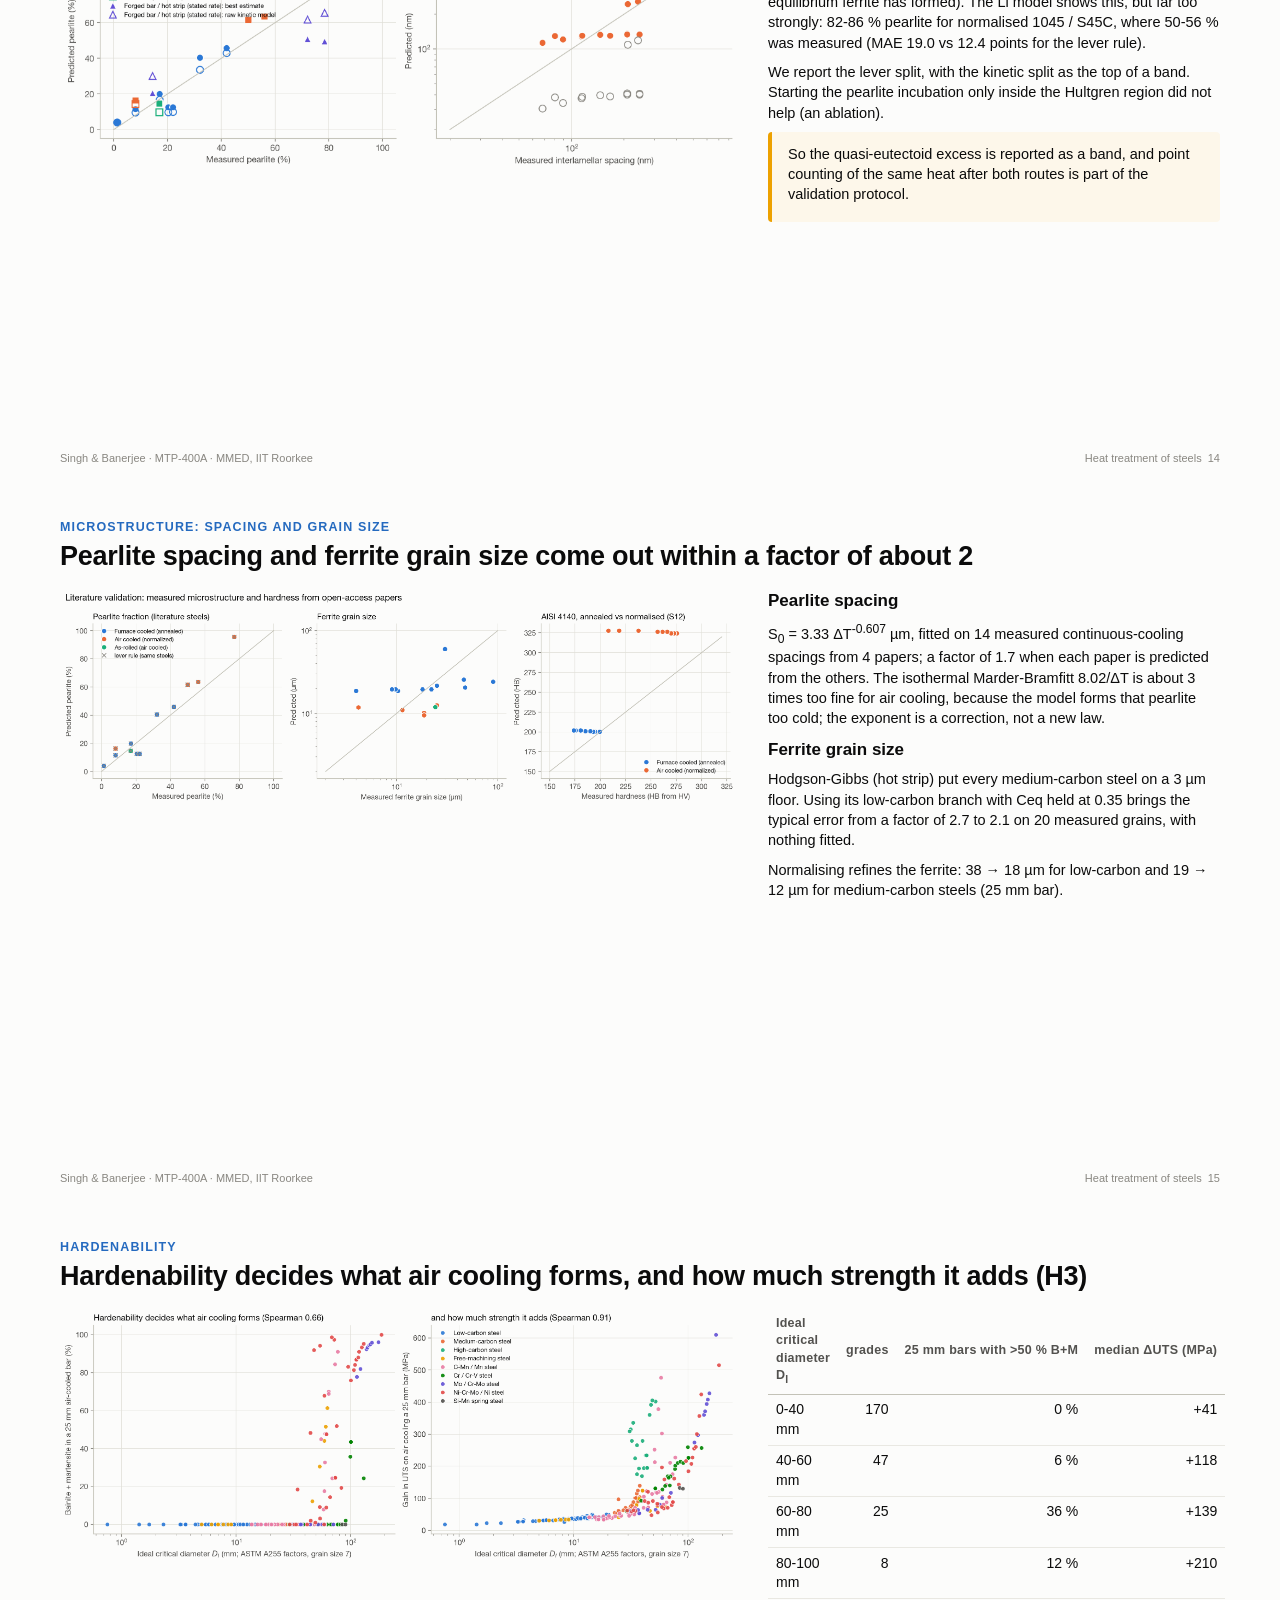
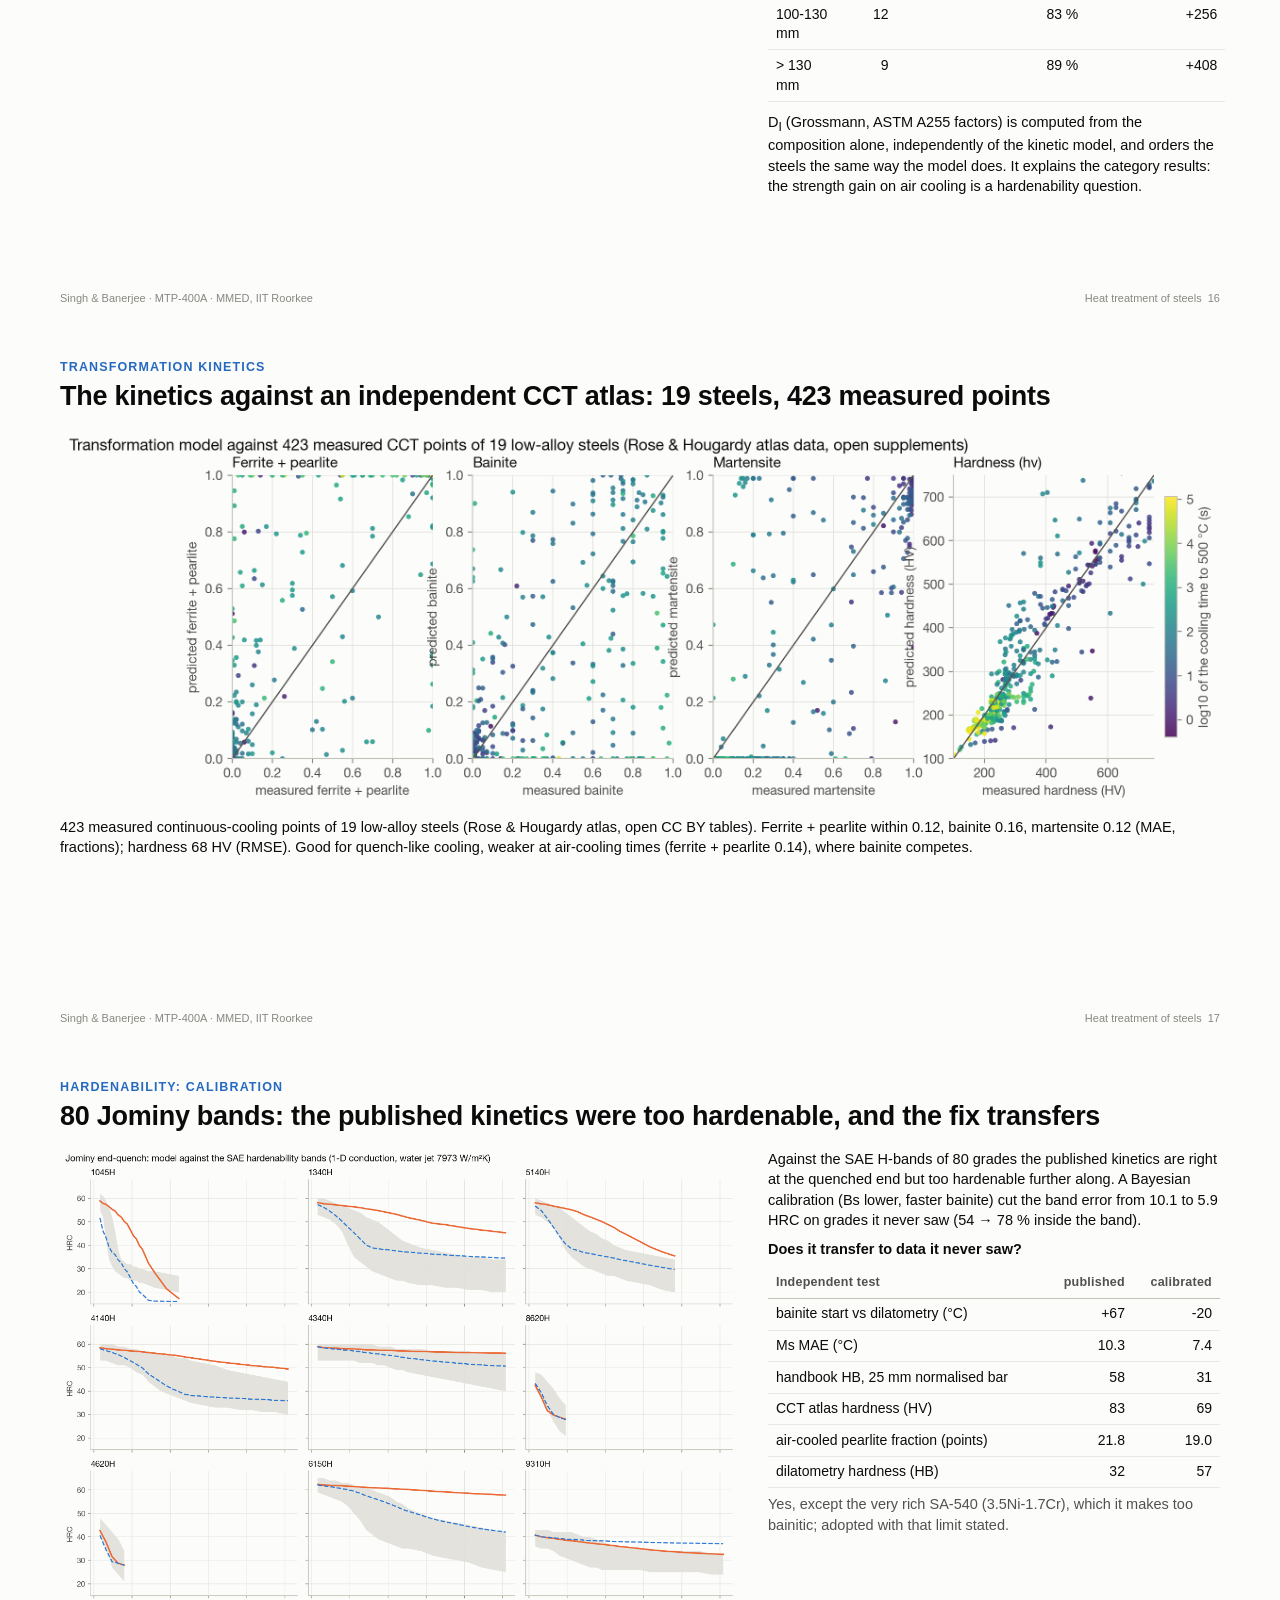
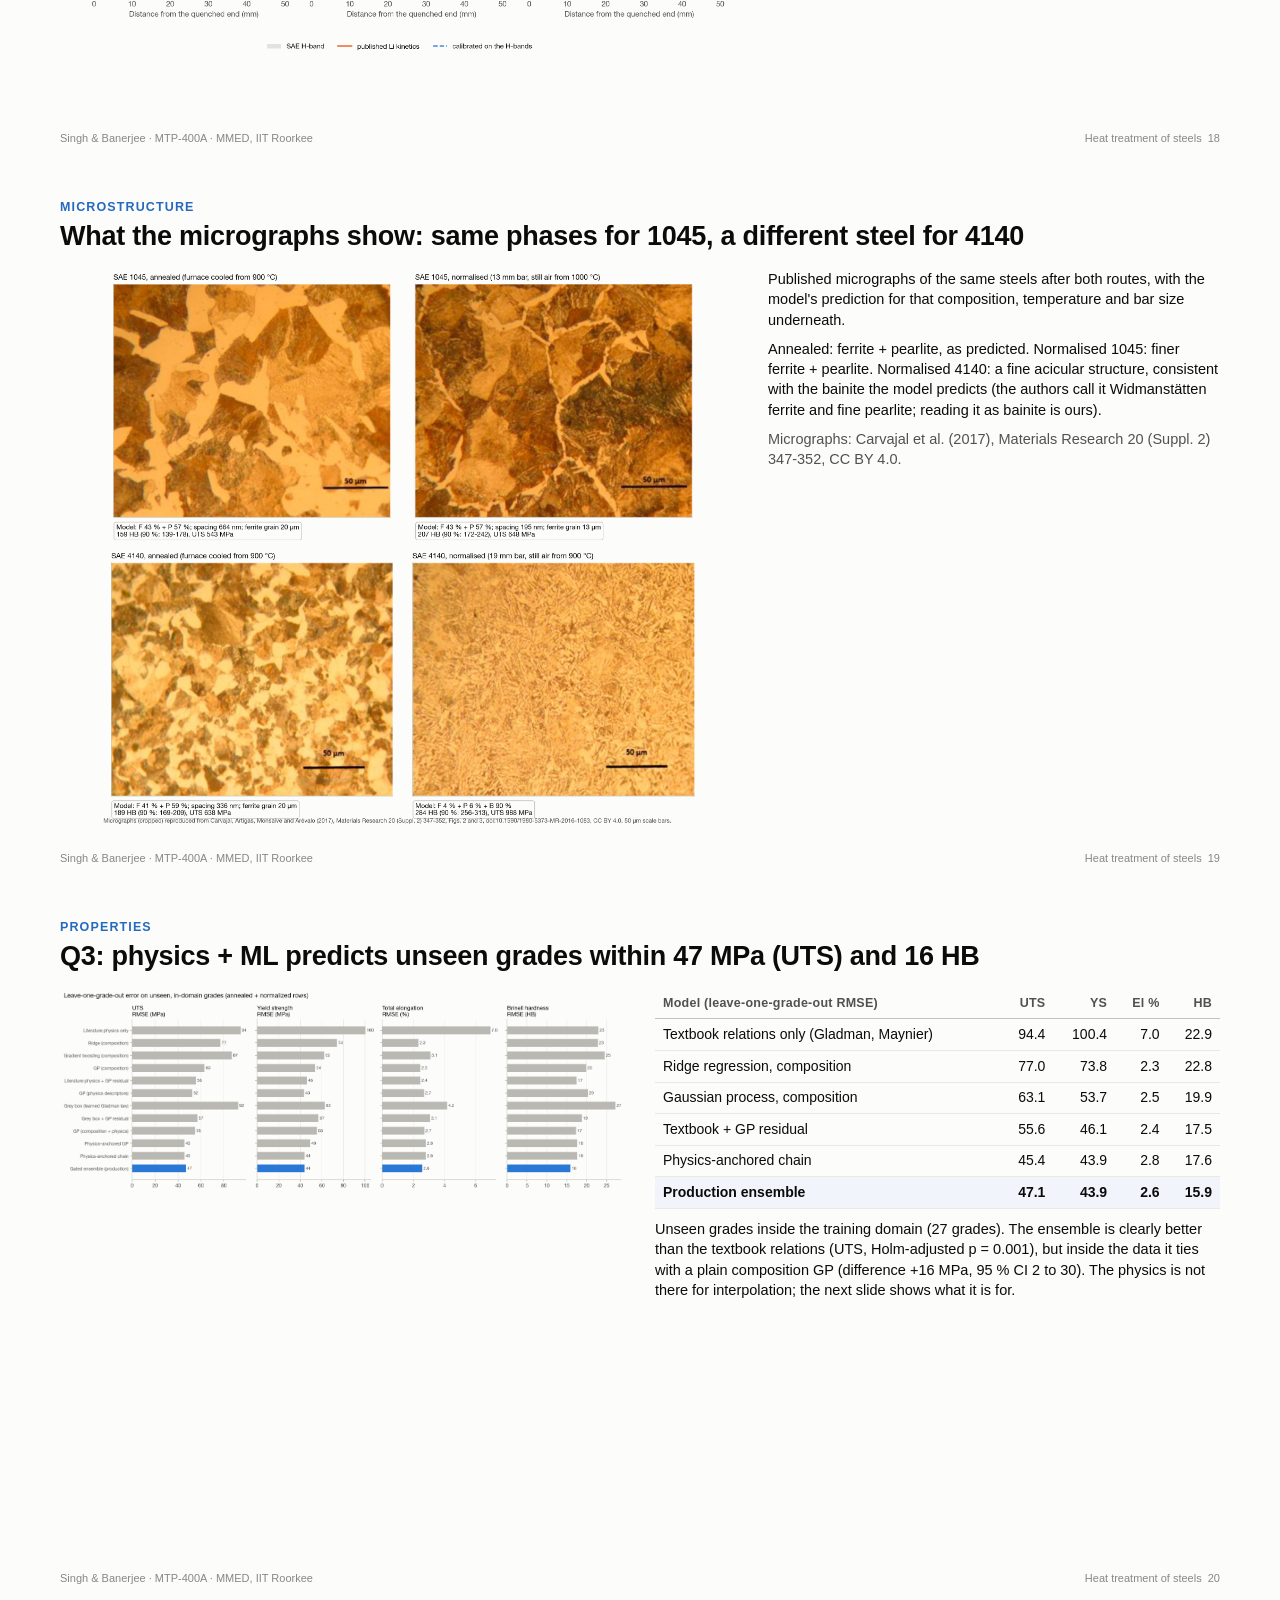
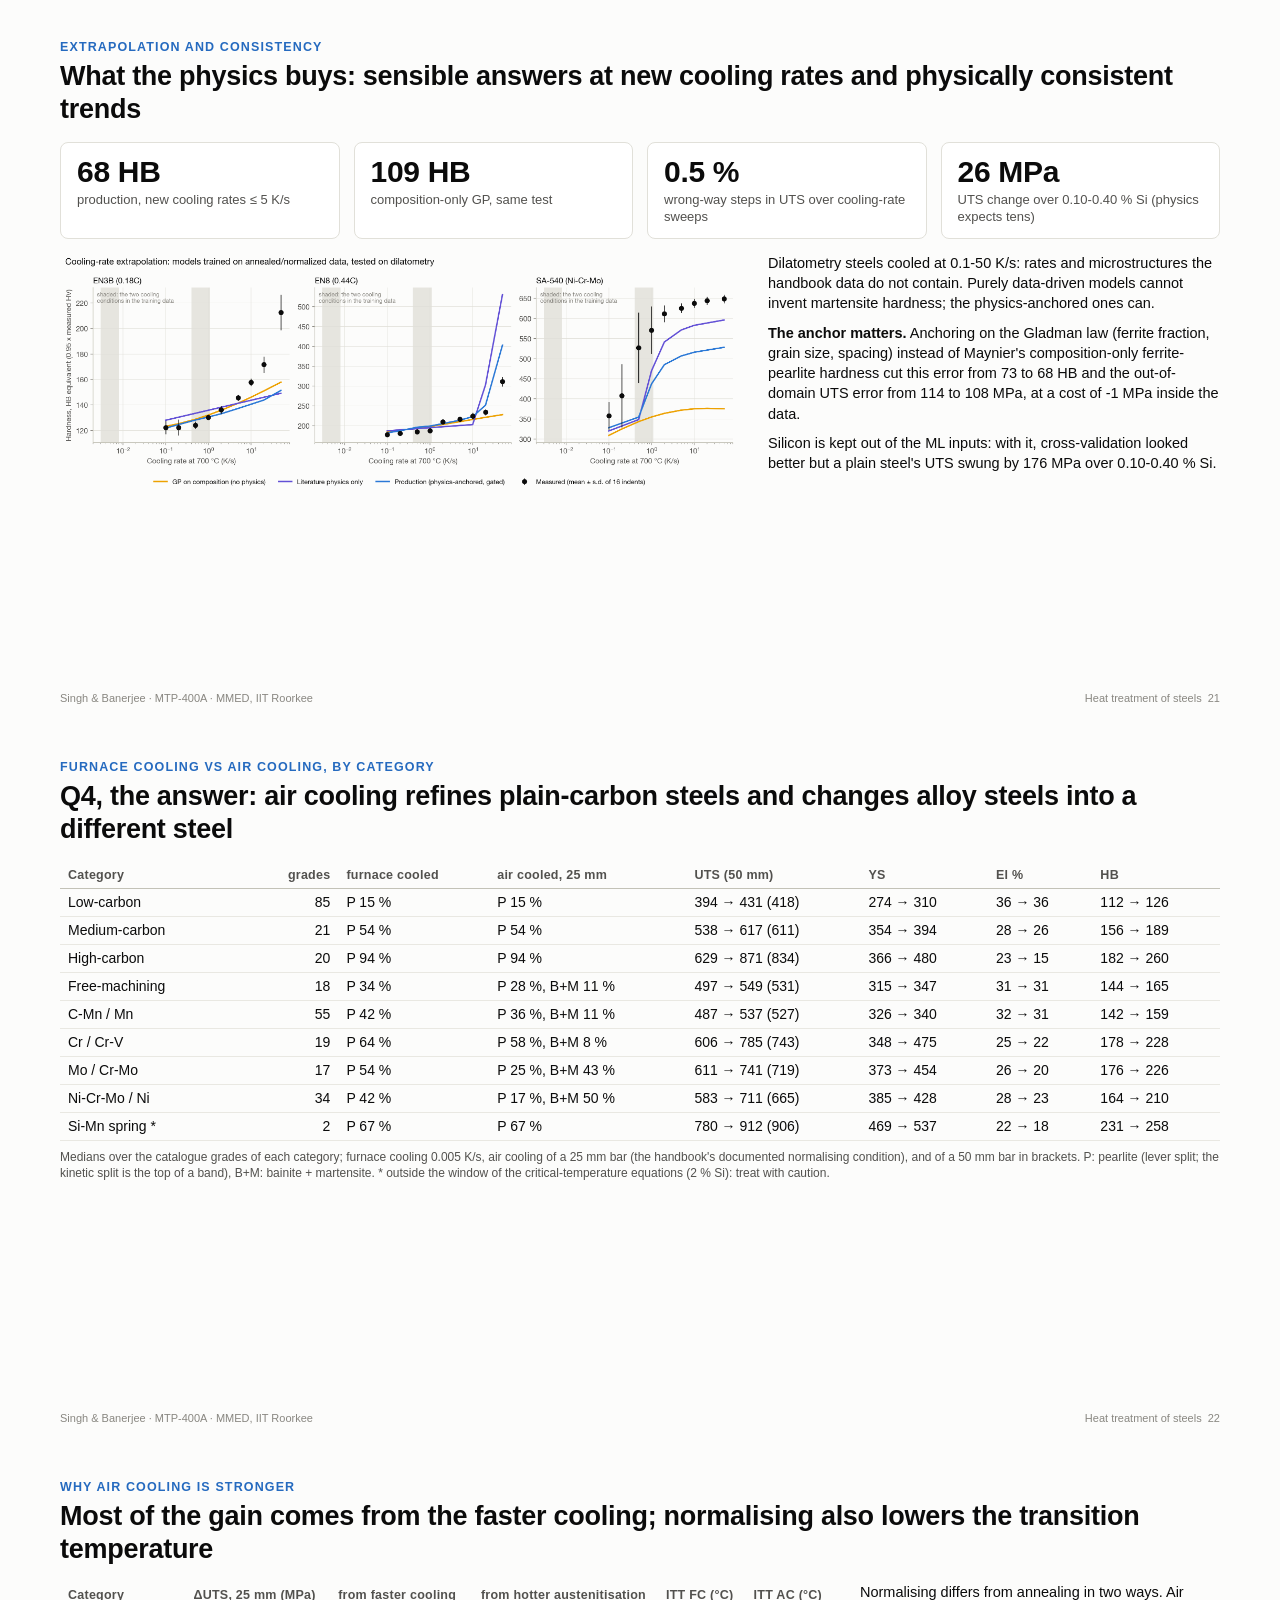
